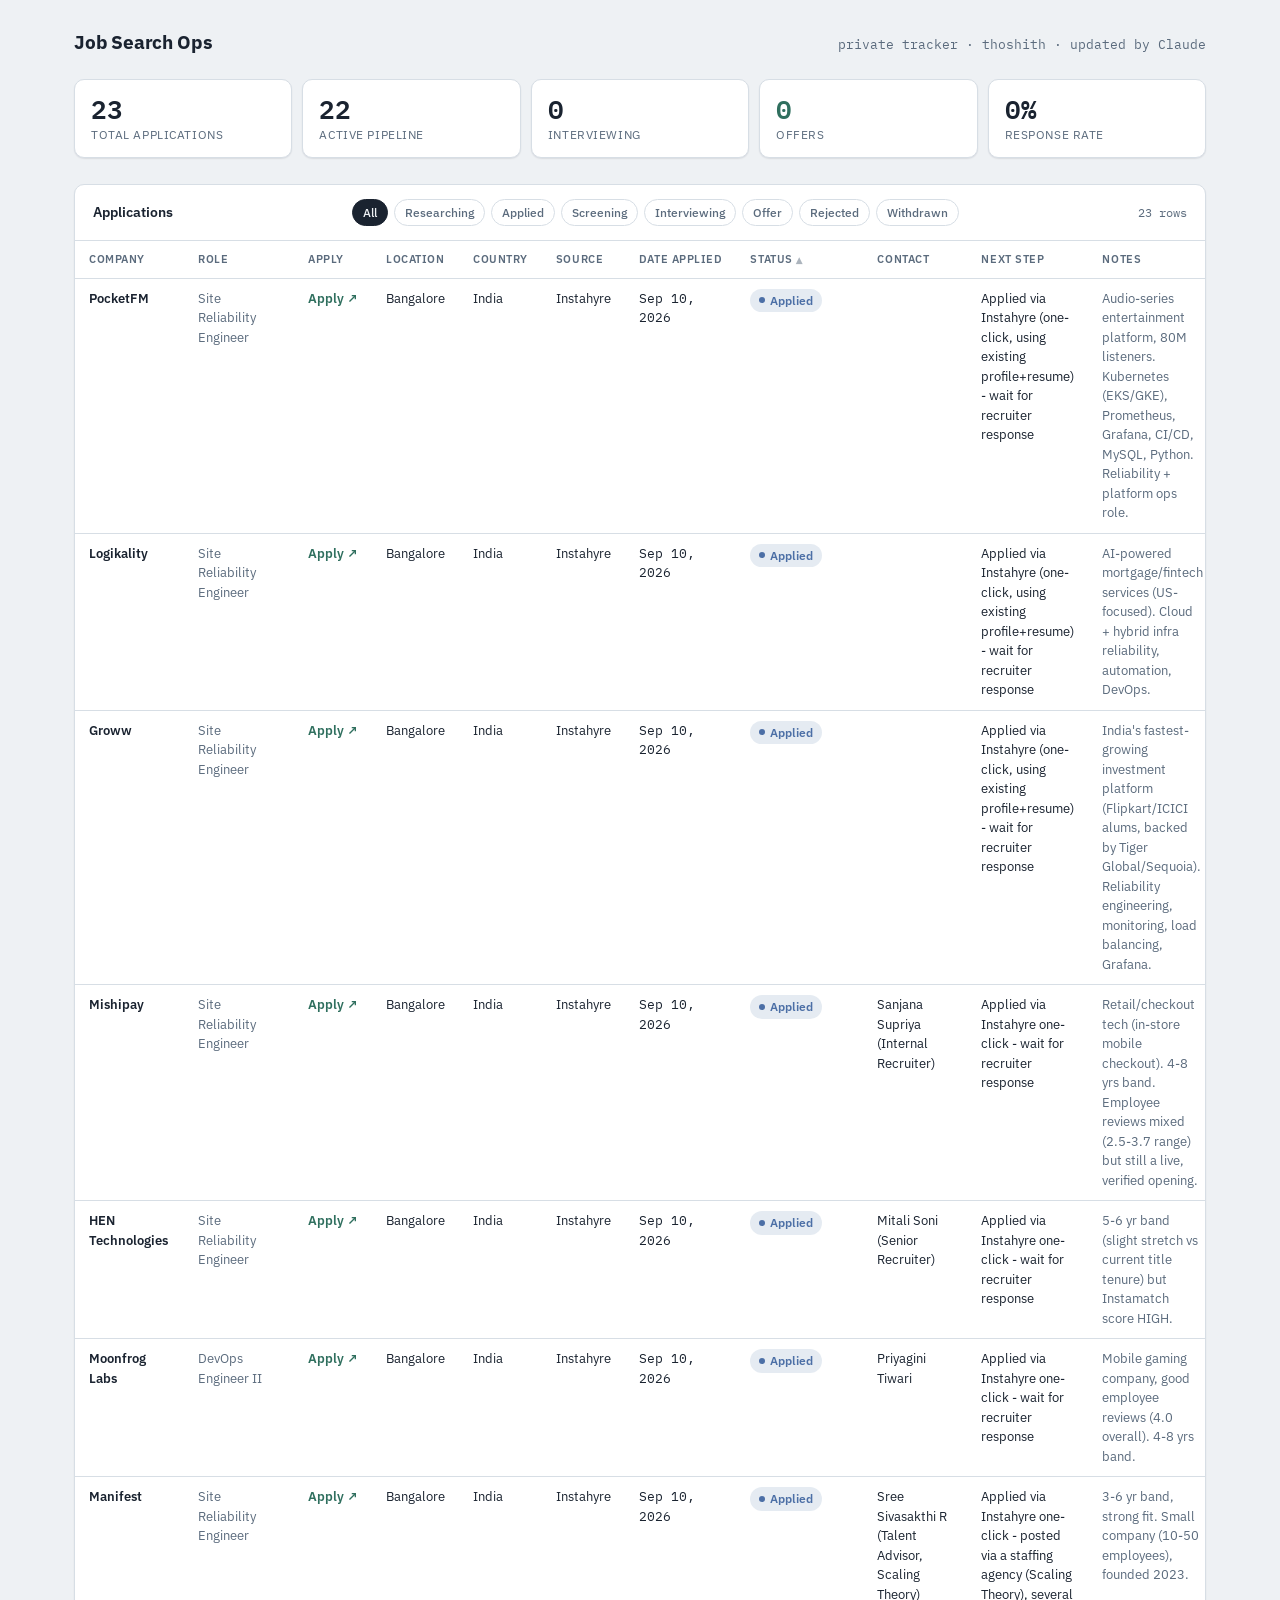
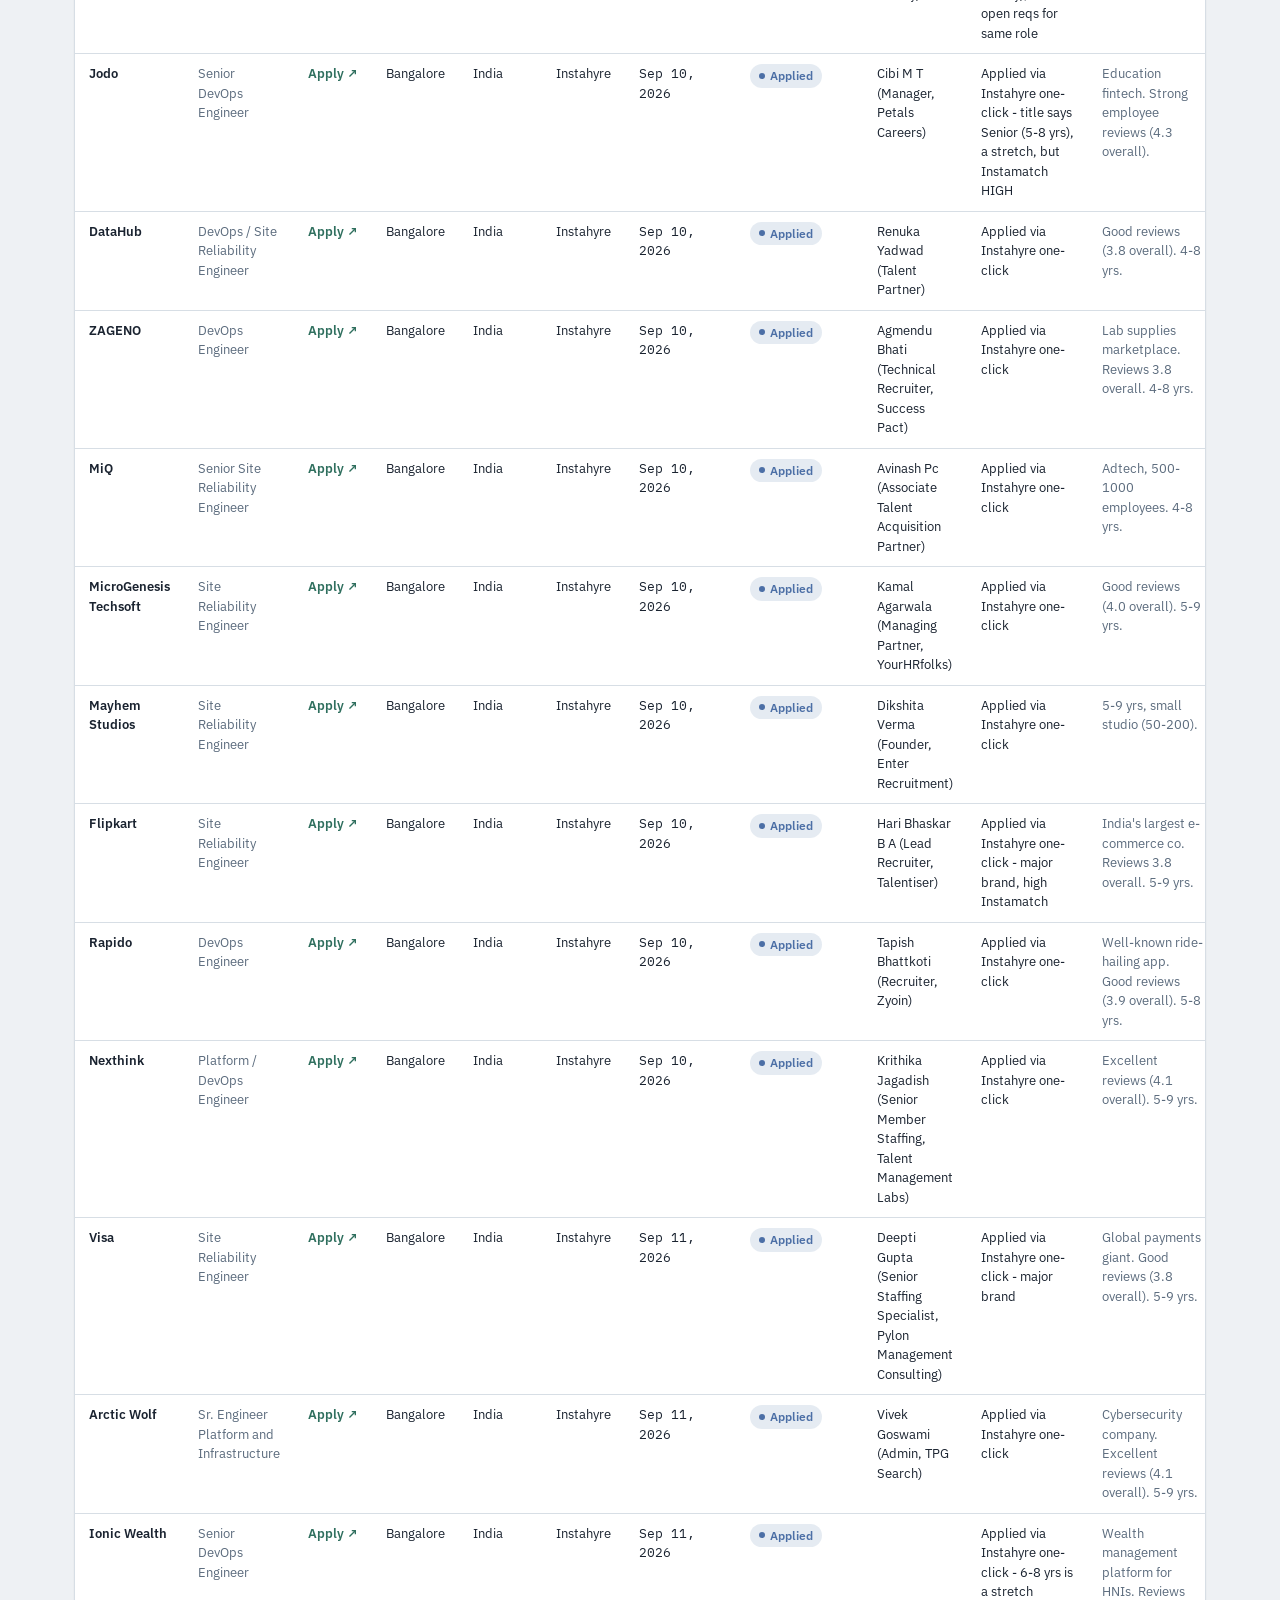
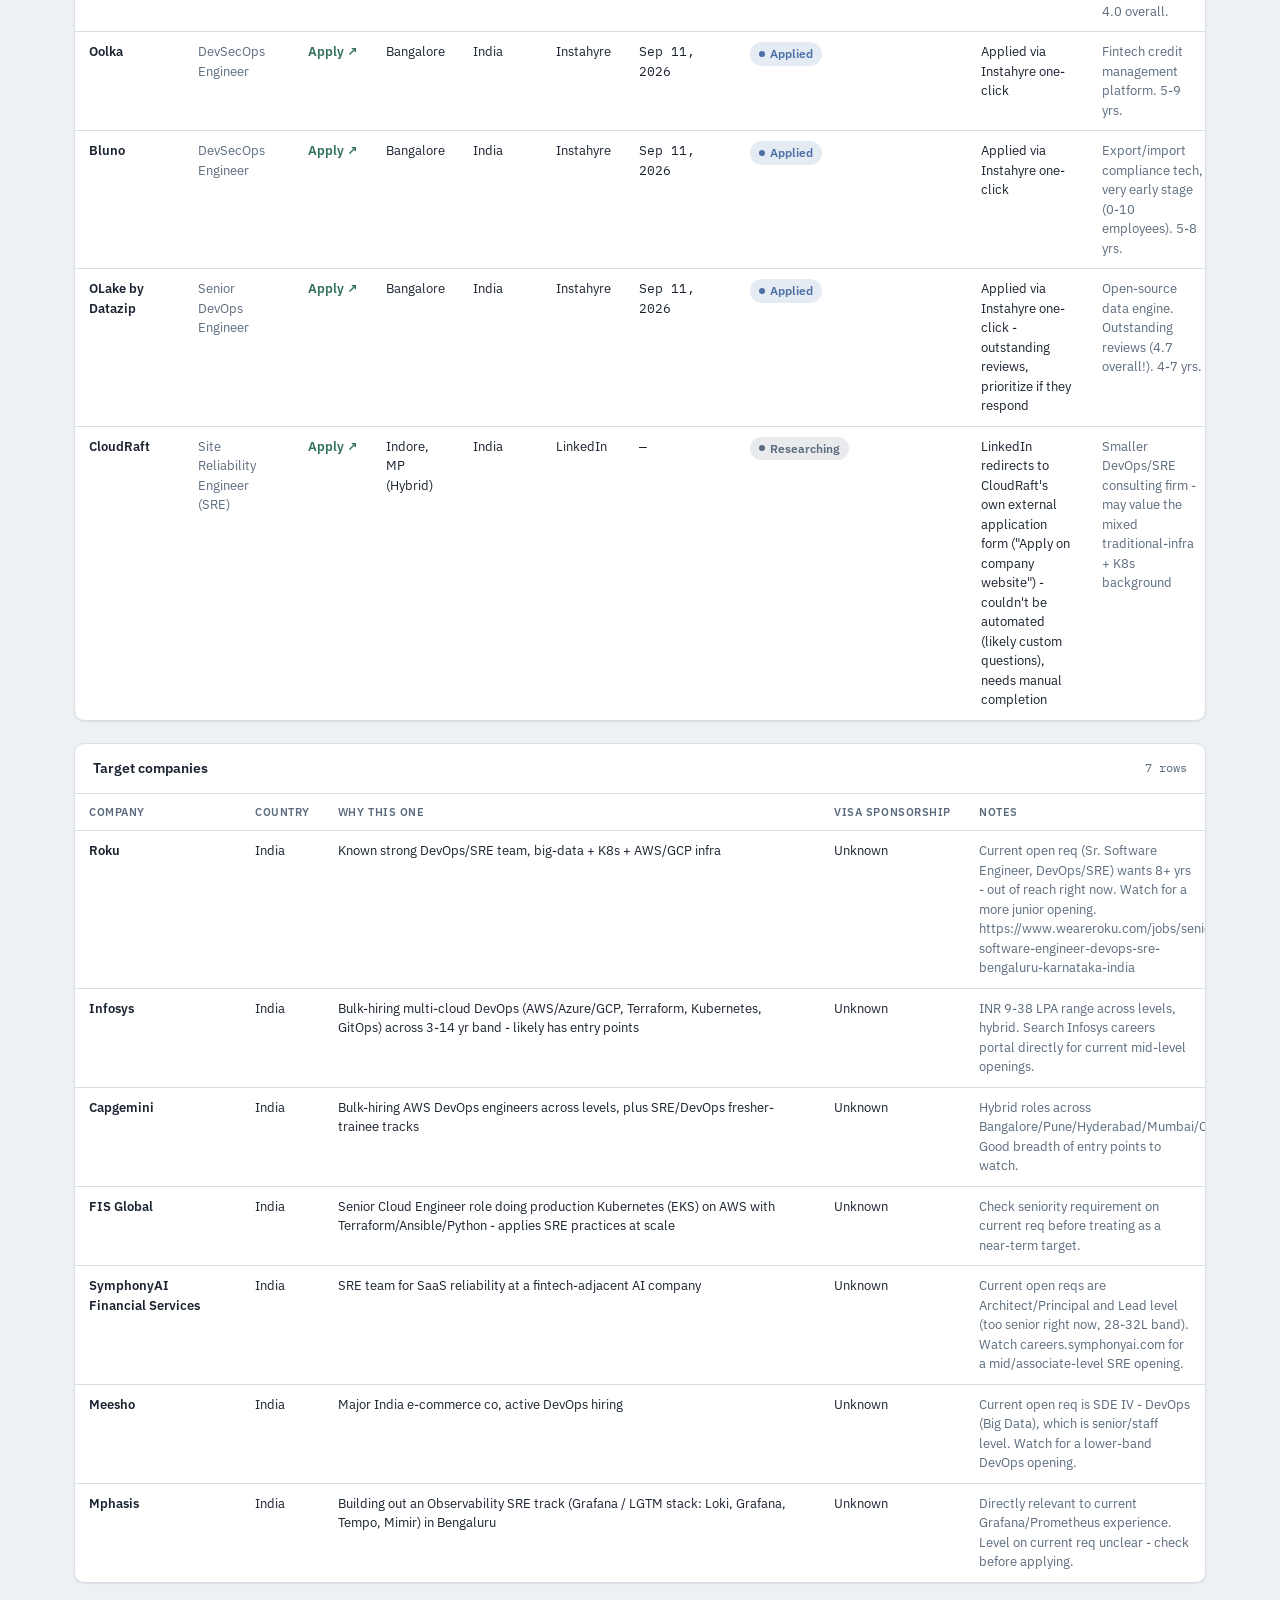
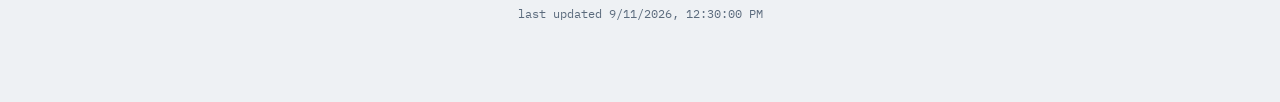
==== tracker.html @ 48e15634 "Add job search tracker page Static tracker for the ongoing SRE/DevOps job search, replacing the clau" ====
<!doctype html>
<html lang="en">
<head>
<meta charset="UTF-8">
<meta name="viewport" content="width=device-width, initial-scale=1.0">
<title>Job Search Ops</title>
<meta name="description" content="Private job-search tracker: applications pipeline and target-company watchlist.">
<meta name="robots" content="noindex, nofollow">
<link rel="icon" href="data:image/svg+xml,<svg xmlns=%22http://www.w3.org/2000/svg%22 viewBox=%220 0 100 100%22><text y=%22.9em%22 font-size=%2290%22>%F0%9F%9F%A2</text></svg>">
<link rel="preconnect" href="https://fonts.googleapis.com">
<link rel="preconnect" href="https://fonts.gstatic.com" crossorigin>
<link href="https://fonts.googleapis.com/css2?family=IBM+Plex+Sans:wght@400;500;600;700&family=IBM+Plex+Mono:wght@400;500;600&display=swap" rel="stylesheet">
<style>
:root{
  --paper:#EEF1F4;
  --surface:#FFFFFF;
  --ink:#1A2330;
  --ink-dim:#5B6B7D;
  --line:#D7DEE5;
  --accent:#2F6F5E;
  --accent-ink:#FFFFFF;
  --st-researching:#5B6B7D;
  --st-applied:#4C6FA6;
  --st-screening:#A6740C;
  --st-interviewing:#6B5CA5;
  --st-offer:#2E7D4F;
  --st-rejected:#A6483A;
  --st-withdrawn:#8A94A0;
  --sans:"IBM Plex Sans",system-ui,-apple-system,"Segoe UI",sans-serif;
  --mono:"IBM Plex Mono",ui-monospace,"SF Mono",Menlo,Consolas,monospace;
  --radius:10px;
  --shadow:0 1px 2px rgba(26,35,48,0.06),0 1px 1px rgba(26,35,48,0.04);
}
@media (prefers-color-scheme: dark){
  :root{
    --paper:#0F151C;
    --surface:#161E27;
    --ink:#E3E8ED;
    --ink-dim:#8C9AAA;
    --line:#28323D;
    --accent:#5FBFA4;
    --accent-ink:#0B1512;
    --st-researching:#8C9AAA;
    --st-applied:#89AEE0;
    --st-screening:#E0B04F;
    --st-interviewing:#B39FE0;
    --st-offer:#63C48A;
    --st-rejected:#E08376;
    --st-withdrawn:#8A94A0;
    --shadow:0 1px 2px rgba(0,0,0,0.4),0 1px 1px rgba(0,0,0,0.3);
  }
}
*{box-sizing:border-box;}
html,body{margin:0;padding:0;}
body{
  background:var(--paper);
  color:var(--ink);
  font-family:var(--sans);
  font-size:14px;
  line-height:1.5;
  min-height:100vh;
}
::selection{background:var(--accent);color:var(--accent-ink);}
.wrap{max-width:1180px;margin:0 auto;padding:28px 24px 80px;}
header.top{
  display:flex;
  align-items:baseline;
  justify-content:space-between;
  gap:16px;
  margin-bottom:22px;
  flex-wrap:wrap;
}
header.top h1{font-size:19px;font-weight:700;letter-spacing:-0.01em;margin:0;}
header.top .sub{font-size:12.5px;color:var(--ink-dim);font-family:var(--mono);}
.stats{display:grid;grid-template-columns:repeat(auto-fit,minmax(130px,1fr));gap:10px;margin-bottom:26px;}
.stat{background:var(--surface);border:1px solid var(--line);border-radius:var(--radius);padding:14px 16px;box-shadow:var(--shadow);}
.stat .n{font-family:var(--mono);font-variant-numeric:tabular-nums;font-size:26px;font-weight:600;line-height:1.1;}
.stat .l{font-size:11.5px;color:var(--ink-dim);text-transform:uppercase;letter-spacing:0.05em;margin-top:4px;}
.stat.accent .n{color:var(--accent);}
section.panel{background:var(--surface);border:1px solid var(--line);border-radius:var(--radius);box-shadow:var(--shadow);margin-bottom:22px;overflow:hidden;}
.panel-head{display:flex;align-items:center;justify-content:space-between;gap:12px;padding:14px 18px;border-bottom:1px solid var(--line);flex-wrap:wrap;}
.panel-head h2{font-size:14px;font-weight:600;margin:0;}
.panel-head .count{font-family:var(--mono);color:var(--ink-dim);font-size:12px;}
.filters{display:flex;gap:6px;flex-wrap:wrap;}
.filters button{font-family:var(--sans);font-size:12px;font-weight:500;padding:5px 10px;border-radius:999px;border:1px solid var(--line);background:transparent;color:var(--ink-dim);cursor:pointer;}
.filters button.active{background:var(--ink);color:var(--paper);border-color:var(--ink);}
.table-scroll{overflow-x:auto;}
table{width:100%;border-collapse:collapse;min-width:920px;}
thead th{text-align:left;font-size:11px;text-transform:uppercase;letter-spacing:0.05em;color:var(--ink-dim);font-weight:600;padding:10px 14px;border-bottom:1px solid var(--line);white-space:nowrap;cursor:pointer;user-select:none;}
thead th:hover{color:var(--ink);}
thead th .arrow{opacity:0.5;font-size:9px;margin-left:3px;}
tbody td{padding:10px 14px;border-bottom:1px solid var(--line);vertical-align:top;font-size:13px;}
tbody tr:last-child td{border-bottom:none;}
tbody tr:hover{background:color-mix(in srgb, var(--ink) 3%, transparent);}
td.mono,.mono{font-family:var(--mono);font-variant-numeric:tabular-nums;}
td.notes{color:var(--ink-dim);max-width:240px;}
td.company{font-weight:600;}
td.role{color:var(--ink-dim);}
.pill{display:inline-flex;align-items:center;gap:5px;padding:3px 9px;border-radius:999px;font-size:11.5px;font-weight:600;white-space:nowrap;}
.pill::before{content:"";width:6px;height:6px;border-radius:50%;background:currentColor;}
.pill.st-researching{color:var(--st-researching);background:color-mix(in srgb, var(--st-researching) 14%, transparent);}
.pill.st-applied{color:var(--st-applied);background:color-mix(in srgb, var(--st-applied) 14%, transparent);}
.pill.st-screening{color:var(--st-screening);background:color-mix(in srgb, var(--st-screening) 14%, transparent);}
.pill.st-interviewing{color:var(--st-interviewing);background:color-mix(in srgb, var(--st-interviewing) 14%, transparent);}
.pill.st-offer{color:var(--st-offer);background:color-mix(in srgb, var(--st-offer) 14%, transparent);}
.pill.st-rejected{color:var(--st-rejected);background:color-mix(in srgb, var(--st-rejected) 14%, transparent);}
.pill.st-withdrawn{color:var(--st-withdrawn);background:color-mix(in srgb, var(--st-withdrawn) 14%, transparent);}
.apply-link{display:inline-flex;align-items:center;gap:3px;font-size:12.5px;font-weight:600;color:var(--accent);text-decoration:none;white-space:nowrap;}
.apply-link:hover{text-decoration:underline;}
.empty{padding:36px 18px;text-align:center;color:var(--ink-dim);font-size:13px;}
footer.meta{font-family:var(--mono);font-size:11.5px;color:var(--ink-dim);text-align:center;margin-top:8px;}
@media (max-width:640px){
  .wrap{padding:18px 14px 60px;}
  header.top{flex-direction:column;align-items:flex-start;}
}
</style>
</head>
<body>
<div class="wrap">

  <header class="top">
    <h1>Job Search Ops</h1>
    <div class="sub">private tracker &middot; thoshith &middot; updated by Claude</div>
  </header>

  <div id="stats" class="stats"></div>

  <section class="panel">
    <div class="panel-head">
      <h2>Applications</h2>
      <div class="filters" id="statusFilters"></div>
      <span class="count" id="appCount"></span>
    </div>
    <div class="table-scroll">
      <table>
        <thead id="appHead"></thead>
        <tbody id="appBody"></tbody>
      </table>
    </div>
  </section>

  <section class="panel">
    <div class="panel-head">
      <h2>Target companies</h2>
      <span class="count" id="targetCount"></span>
    </div>
    <div class="table-scroll">
      <table>
        <thead>
          <tr><th>Company</th><th>Country</th><th>Why this one</th><th>Visa sponsorship</th><th>Notes</th></tr>
        </thead>
        <tbody id="targetBody"></tbody>
      </table>
    </div>
  </section>

  <footer class="meta">
    <span id="lastUpdated"></span>
  </footer>

</div>

<script>
const STATE = {"applications": [{"id": "02279531", "company": "CloudRaft", "role": "Site Reliability Engineer (SRE)", "location": "Indore, MP (Hybrid)", "country": "India", "source": "LinkedIn", "dateApplied": "", "status": "Researching", "contact": "", "nextStep": "LinkedIn redirects to CloudRaft's own external application form (\"Apply on company website\") - couldn't be automated (likely custom questions), needs manual completion", "notes": "Smaller DevOps/SRE consulting firm - may value the mixed traditional-infra + K8s background", "link": "https://in.linkedin.com/jobs/view/site-reliability-engineer-sre-at-cloudraft-4406564549"}, {"id": "1f691268", "company": "PocketFM", "role": "Site Reliability Engineer", "location": "Bangalore", "country": "India", "source": "Instahyre", "dateApplied": "2026-09-10", "status": "Applied", "contact": "", "nextStep": "Applied via Instahyre (one-click, using existing profile+resume) - wait for recruiter response", "notes": "Audio-series entertainment platform, 80M listeners. Kubernetes (EKS/GKE), Prometheus, Grafana, CI/CD, MySQL, Python. Reliability + platform ops role.", "link": "https://www.instahyre.com/job-434095-site-reliability-engineer-at-pocketfm-bangalore"}, {"id": "cdc06a6b", "company": "Logikality", "role": "Site Reliability Engineer", "location": "Bangalore", "country": "India", "source": "Instahyre", "dateApplied": "2026-09-10", "status": "Applied", "contact": "", "nextStep": "Applied via Instahyre (one-click, using existing profile+resume) - wait for recruiter response", "notes": "AI-powered mortgage/fintech services (US-focused). Cloud + hybrid infra reliability, automation, DevOps.", "link": "https://www.instahyre.com/job-435297-site-reliability-engineer-at-logikality-bangalore"}, {"id": "57e3fbc6", "company": "Groww", "role": "Site Reliability Engineer", "location": "Bangalore", "country": "India", "source": "Instahyre", "dateApplied": "2026-09-10", "status": "Applied", "contact": "", "nextStep": "Applied via Instahyre (one-click, using existing profile+resume) - wait for recruiter response", "notes": "India's fastest-growing investment platform (Flipkart/ICICI alums, backed by Tiger Global/Sequoia). Reliability engineering, monitoring, load balancing, Grafana.", "link": "https://www.instahyre.com/job-431271-site-reliability-engineer-at-groww-2-bangalore"}, {"id": "944e0a6e", "company": "Mishipay", "role": "Site Reliability Engineer", "location": "Bangalore", "country": "India", "source": "Instahyre", "dateApplied": "2026-09-10", "status": "Applied", "contact": "Sanjana Supriya (Internal Recruiter)", "nextStep": "Applied via Instahyre one-click - wait for recruiter response", "notes": "Retail/checkout tech (in-store mobile checkout). 4-8 yrs band. Employee reviews mixed (2.5-3.7 range) but still a live, verified opening.", "link": "https://www.instahyre.com/job-434220-site-reliability-engineer-at-mishipay-2-bangalore"}, {"id": "60fe3ac2", "company": "HEN Technologies", "role": "Site Reliability Engineer", "location": "Bangalore", "country": "India", "source": "Instahyre", "dateApplied": "2026-09-10", "status": "Applied", "contact": "Mitali Soni (Senior Recruiter)", "nextStep": "Applied via Instahyre one-click - wait for recruiter response", "notes": "5-6 yr band (slight stretch vs current title tenure) but Instamatch score HIGH.", "link": "https://www.instahyre.com/job-426658-site-reliability-engineer-at-hen-technologies-bangalore"}, {"id": "67cc0215", "company": "Moonfrog Labs", "role": "DevOps Engineer II", "location": "Bangalore", "country": "India", "source": "Instahyre", "dateApplied": "2026-09-10", "status": "Applied", "contact": "Priyagini Tiwari", "nextStep": "Applied via Instahyre one-click - wait for recruiter response", "notes": "Mobile gaming company, good employee reviews (4.0 overall). 4-8 yrs band.", "link": "https://www.instahyre.com/job-426332-devops-engineer-ii-at-moonfrog-labs-bangalore"}, {"id": "d9c5960a", "company": "Manifest", "role": "Site Reliability Engineer", "location": "Bangalore", "country": "India", "source": "Instahyre", "dateApplied": "2026-09-10", "status": "Applied", "contact": "Sree Sivasakthi R (Talent Advisor, Scaling Theory)", "nextStep": "Applied via Instahyre one-click - posted via a staffing agency (Scaling Theory), several open reqs for same role", "notes": "3-6 yr band, strong fit. Small company (10-50 employees), founded 2023.", "link": "https://www.instahyre.com/job-431762-site-reliability-engineer-at-manifest-2-bangalore"}, {"id": "ba3c323a", "company": "Jodo", "role": "Senior DevOps Engineer", "location": "Bangalore", "country": "India", "source": "Instahyre", "dateApplied": "2026-09-10", "status": "Applied", "contact": "Cibi M T (Manager, Petals Careers)", "nextStep": "Applied via Instahyre one-click - title says Senior (5-8 yrs), a stretch, but Instamatch HIGH", "notes": "Education fintech. Strong employee reviews (4.3 overall).", "link": "https://www.instahyre.com/job-435262-senior-devops-engineer-at-jodo-bangalore"}, {"id": "f46eb85b", "company": "DataHub", "role": "DevOps / Site Reliability Engineer", "location": "Bangalore", "country": "India", "source": "Instahyre", "dateApplied": "2026-09-10", "status": "Applied", "contact": "Renuka Yadwad (Talent Partner)", "nextStep": "Applied via Instahyre one-click", "notes": "Good reviews (3.8 overall). 4-8 yrs.", "link": "https://www.instahyre.com/job-441411-devops-site-reliability-engineer-at-datahub-bangalore"}, {"id": "da49ee6d", "company": "ZAGENO", "role": "DevOps Engineer", "location": "Bangalore", "country": "India", "source": "Instahyre", "dateApplied": "2026-09-10", "status": "Applied", "contact": "Agmendu Bhati (Technical Recruiter, Success Pact)", "nextStep": "Applied via Instahyre one-click", "notes": "Lab supplies marketplace. Reviews 3.8 overall. 4-8 yrs.", "link": "https://www.instahyre.com/job-437187-devops-engineer-at-zageno-bangalore"}, {"id": "8c0213f2", "company": "MiQ", "role": "Senior Site Reliability Engineer", "location": "Bangalore", "country": "India", "source": "Instahyre", "dateApplied": "2026-09-10", "status": "Applied", "contact": "Avinash Pc (Associate Talent Acquisition Partner)", "nextStep": "Applied via Instahyre one-click", "notes": "Adtech, 500-1000 employees. 4-8 yrs.", "link": "https://www.instahyre.com/job-433232-senior-site-reliability-engineer-at-miq-bangalore"}, {"id": "b26d7440", "company": "MicroGenesis Techsoft", "role": "Site Reliability Engineer", "location": "Bangalore", "country": "India", "source": "Instahyre", "dateApplied": "2026-09-10", "status": "Applied", "contact": "Kamal Agarwala (Managing Partner, YourHRfolks)", "nextStep": "Applied via Instahyre one-click", "notes": "Good reviews (4.0 overall). 5-9 yrs.", "link": "https://www.instahyre.com/job-431104-site-reliability-engineer-at-microgenesis-techsoft-bangalore"}, {"id": "85f3d432", "company": "Mayhem Studios", "role": "Site Reliability Engineer", "location": "Bangalore", "country": "India", "source": "Instahyre", "dateApplied": "2026-09-10", "status": "Applied", "contact": "Dikshita Verma (Founder, Enter Recruitment)", "nextStep": "Applied via Instahyre one-click", "notes": "5-9 yrs, small studio (50-200).", "link": "https://www.instahyre.com/job-418284-site-reliability-engineer-at-mayhem-studios-bangalore"}, {"id": "6d0f7f4e", "company": "Flipkart", "role": "Site Reliability Engineer", "location": "Bangalore", "country": "India", "source": "Instahyre", "dateApplied": "2026-09-10", "status": "Applied", "contact": "Hari Bhaskar B A (Lead Recruiter, Talentiser)", "nextStep": "Applied via Instahyre one-click - major brand, high Instamatch", "notes": "India's largest e-commerce co. Reviews 3.8 overall. 5-9 yrs.", "link": "https://www.instahyre.com/job-413333-site-reliability-engineer-at-flipkart-bangalore"}, {"id": "0e7880e2", "company": "Rapido", "role": "DevOps Engineer", "location": "Bangalore", "country": "India", "source": "Instahyre", "dateApplied": "2026-09-10", "status": "Applied", "contact": "Tapish Bhattkoti (Recruiter, Zyoin)", "nextStep": "Applied via Instahyre one-click", "notes": "Well-known ride-hailing app. Good reviews (3.9 overall). 5-8 yrs.", "link": "https://www.instahyre.com/job-389311-devops-engineer-at-rapido-bangalore"}, {"id": "13442334", "company": "Nexthink", "role": "Platform / DevOps Engineer", "location": "Bangalore", "country": "India", "source": "Instahyre", "dateApplied": "2026-09-10", "status": "Applied", "contact": "Krithika Jagadish (Senior Member Staffing, Talent Management Labs)", "nextStep": "Applied via Instahyre one-click", "notes": "Excellent reviews (4.1 overall). 5-9 yrs.", "link": "https://www.instahyre.com/job-411582-platform-devops-engineer-at-nexthink-bangalore"}, {"id": "68f39989", "company": "Visa", "role": "Site Reliability Engineer", "location": "Bangalore", "country": "India", "source": "Instahyre", "dateApplied": "2026-09-11", "status": "Applied", "contact": "Deepti Gupta (Senior Staffing Specialist, Pylon Management Consulting)", "nextStep": "Applied via Instahyre one-click - major brand", "notes": "Global payments giant. Good reviews (3.8 overall). 5-9 yrs.", "link": "https://www.instahyre.com/job-419771-site-reliability-engineer-at-visa-2-bangalore"}, {"id": "5c3b3046", "company": "Arctic Wolf", "role": "Sr. Engineer Platform and Infrastructure", "location": "Bangalore", "country": "India", "source": "Instahyre", "dateApplied": "2026-09-11", "status": "Applied", "contact": "Vivek Goswami (Admin, TPG Search)", "nextStep": "Applied via Instahyre one-click", "notes": "Cybersecurity company. Excellent reviews (4.1 overall). 5-9 yrs.", "link": "https://www.instahyre.com/job-365094-sr-engineer-platform-and-infrastructure-at-arctic-wolf-bangalore"}, {"id": "219c2c4e", "company": "Ionic Wealth", "role": "Senior DevOps Engineer", "location": "Bangalore", "country": "India", "source": "Instahyre", "dateApplied": "2026-09-11", "status": "Applied", "contact": "", "nextStep": "Applied via Instahyre one-click - 6-8 yrs is a stretch", "notes": "Wealth management platform for HNIs. Reviews 4.0 overall.", "link": "https://www.instahyre.com/job-435909-senior-devops-engineer-at-ionic-wealth-bangalore"}, {"id": "f456fec9", "company": "Oolka", "role": "DevSecOps Engineer", "location": "Bangalore", "country": "India", "source": "Instahyre", "dateApplied": "2026-09-11", "status": "Applied", "contact": "", "nextStep": "Applied via Instahyre one-click", "notes": "Fintech credit management platform. 5-9 yrs.", "link": "https://www.instahyre.com/job-428056-devsecops-engineer-at-oolka-bangalore"}, {"id": "f18c0345", "company": "Bluno", "role": "DevSecOps Engineer", "location": "Bangalore", "country": "India", "source": "Instahyre", "dateApplied": "2026-09-11", "status": "Applied", "contact": "", "nextStep": "Applied via Instahyre one-click", "notes": "Export/import compliance tech, very early stage (0-10 employees). 5-8 yrs.", "link": "https://www.instahyre.com/job-441460-devsecops-engineer-at-bluno-bangalore"}, {"id": "90ad3466", "company": "OLake by Datazip", "role": "Senior DevOps Engineer", "location": "Bangalore", "country": "India", "source": "Instahyre", "dateApplied": "2026-09-11", "status": "Applied", "contact": "", "nextStep": "Applied via Instahyre one-click - outstanding reviews, prioritize if they respond", "notes": "Open-source data engine. Outstanding reviews (4.7 overall!). 4-7 yrs.", "link": "https://www.instahyre.com/job-435861-senior-devops-engineer-at-olaketm-by-datazip-bangalore"}], "targets": [{"id": "dc453369", "company": "Roku", "country": "India", "why": "Known strong DevOps/SRE team, big-data + K8s + AWS/GCP infra", "visa": "Unknown", "notes": "Current open req (Sr. Software Engineer, DevOps/SRE) wants 8+ yrs - out of reach right now. Watch for a more junior opening. https://www.weareroku.com/jobs/senior-software-engineer-devops-sre-bengaluru-karnataka-india"}, {"id": "cdf0c2e5", "company": "Infosys", "country": "India", "why": "Bulk-hiring multi-cloud DevOps (AWS/Azure/GCP, Terraform, Kubernetes, GitOps) across 3-14 yr band - likely has entry points", "visa": "Unknown", "notes": "INR 9-38 LPA range across levels, hybrid. Search Infosys careers portal directly for current mid-level openings."}, {"id": "4abaa0ab", "company": "Capgemini", "country": "India", "why": "Bulk-hiring AWS DevOps engineers across levels, plus SRE/DevOps fresher-trainee tracks", "visa": "Unknown", "notes": "Hybrid roles across Bangalore/Pune/Hyderabad/Mumbai/Chennai. Good breadth of entry points to watch."}, {"id": "0bfc3694", "company": "FIS Global", "country": "India", "why": "Senior Cloud Engineer role doing production Kubernetes (EKS) on AWS with Terraform/Ansible/Python - applies SRE practices at scale", "visa": "Unknown", "notes": "Check seniority requirement on current req before treating as a near-term target."}, {"id": "6572bd8c", "company": "SymphonyAI Financial Services", "country": "India", "why": "SRE team for SaaS reliability at a fintech-adjacent AI company", "visa": "Unknown", "notes": "Current open reqs are Architect/Principal and Lead level (too senior right now, 28-32L band). Watch careers.symphonyai.com for a mid/associate-level SRE opening."}, {"id": "0a3ed07a", "company": "Meesho", "country": "India", "why": "Major India e-commerce co, active DevOps hiring", "visa": "Unknown", "notes": "Current open req is SDE IV - DevOps (Big Data), which is senior/staff level. Watch for a lower-band DevOps opening."}, {"id": "e0c71897", "company": "Mphasis", "country": "India", "why": "Building out an Observability SRE track (Grafana / LGTM stack: Loki, Grafana, Tempo, Mimir) in Bengaluru", "visa": "Unknown", "notes": "Directly relevant to current Grafana/Prometheus experience. Level on current req unclear - check before applying."}], "updatedAt": "2026-09-11T18:00:00+05:30"};

const STATUSES = ["Researching","Applied","Screening","Interviewing","Offer","Rejected","Withdrawn"];
const STATUS_CLASS = {
  Researching:"st-researching", Applied:"st-applied", Screening:"st-screening",
  Interviewing:"st-interviewing", Offer:"st-offer", Rejected:"st-rejected", Withdrawn:"st-withdrawn"
};

let sortKey = "status";
let sortDir = "asc";
let statusFilter = "All";

function esc(s){
  const d = document.createElement('div');
  d.textContent = (s === undefined || s === null) ? "" : String(s);
  return d.innerHTML;
}
function escAttr(s){
  return String(s||'').replace(/&/g,'&amp;').replace(/"/g,'&quot;').replace(/</g,'&lt;').replace(/>/g,'&gt;');
}
function safeHref(u){
  const s = String(u||'').trim();
  return /^https?:\/\//i.test(s) ? s : null;
}
function fmtDate(iso){
  if(!iso) return "&mdash;";
  const parts = iso.split("-");
  if(parts.length!==3) return esc(iso);
  const months=["Jan","Feb","Mar","Apr","May","Jun","Jul","Aug","Sep","Oct","Nov","Dec"];
  return months[parseInt(parts[1],10)-1] + " " + parseInt(parts[2],10) + ", " + parts[0];
}

function computeStats(){
  const apps = STATE.applications;
  const active = apps.filter(a => ["Applied","Screening","Interviewing"].includes(a.status)).length;
  const interviewing = apps.filter(a => a.status === "Interviewing").length;
  const offers = apps.filter(a => a.status === "Offer").length;
  const decided = apps.filter(a => ["Screening","Interviewing","Offer","Rejected"].includes(a.status)).length;
  const respRate = apps.length ? Math.round((decided/apps.length)*100) : 0;
  return [
    {n: apps.length, l:"Total applications"},
    {n: active, l:"Active pipeline"},
    {n: interviewing, l:"Interviewing"},
    {n: offers, l:"Offers", accent:true},
    {n: respRate+"%", l:"Response rate"},
  ];
}

function renderStats(){
  document.getElementById('stats').innerHTML = computeStats().map(function(s){
    return '<div class="stat'+(s.accent?' accent':'')+'"><div class="n">'+esc(s.n)+'</div><div class="l">'+esc(s.l)+'</div></div>';
  }).join('');
}

function renderFilters(){
  const opts = ["All"].concat(STATUSES);
  document.getElementById('statusFilters').innerHTML = opts.map(function(o){
    return '<button data-status="'+esc(o)+'" class="'+(statusFilter===o?'active':'')+'">'+esc(o)+'</button>';
  }).join('');
}

const COLS = [
  {key:"company", label:"Company"},
  {key:"role", label:"Role"},
  {key:"location", label:"Location"},
  {key:"country", label:"Country"},
  {key:"source", label:"Source"},
  {key:"dateApplied", label:"Date applied"},
  {key:"status", label:"Status"},
  {key:"contact", label:"Contact"},
  {key:"nextStep", label:"Next step"},
  {key:"notes", label:"Notes"},
];

function renderAppHead(){
  const cells = COLS.map(function(c){
    const arrow = sortKey===c.key ? '<span class="arrow">'+(sortDir==="asc"?"&#9650;":"&#9660;")+'</span>' : '';
    return '<th data-key="'+c.key+'">'+esc(c.label)+arrow+'</th>';
  });
  cells.splice(2, 0, '<th>Apply</th>');
  document.getElementById('appHead').innerHTML = '<tr>' + cells.join('') + '</tr>';
}

function sortedFiltered(){
  let apps = STATE.applications.slice();
  if(statusFilter!=="All") apps = apps.filter(function(a){return a.status===statusFilter;});
  const statusOrder = {Interviewing:0, Screening:1, Applied:2, Offer:3, Researching:4, Withdrawn:5, Rejected:6};
  apps.sort(function(a,b){
    let av = sortKey==="status" ? statusOrder[a.status] : (a[sortKey] || "");
    let bv = sortKey==="status" ? statusOrder[b.status] : (b[sortKey] || "");
    if(av < bv) return sortDir==="asc" ? -1 : 1;
    if(av > bv) return sortDir==="asc" ? 1 : -1;
    return 0;
  });
  return apps;
}

function renderAppBody(){
  const el = document.getElementById('appBody');
  const rows = sortedFiltered();
  document.getElementById('appCount').textContent = STATE.applications.length + (STATE.applications.length===1?" row":" rows");
  if(!rows.length){
    el.innerHTML = '<tr><td colspan="11"><div class="empty">No applications match this filter.</div></td></tr>';
    return;
  }
  el.innerHTML = rows.map(function(a){
    const href = safeHref(a.link);
    const applyCell = href
      ? '<a class="apply-link" href="'+escAttr(href)+'" target="_blank" rel="noopener">Apply &#8599;</a>'
      : (a.link ? esc(a.link) : '<span class="mono" style="color:var(--ink-dim)">&mdash;</span>');
    return '<tr>'
      + '<td class="company">'+esc(a.company)+'</td>'
      + '<td class="role">'+esc(a.role)+'</td>'
      + '<td>'+applyCell+'</td>'
      + '<td>'+esc(a.location)+'</td>'
      + '<td>'+esc(a.country)+'</td>'
      + '<td>'+esc(a.source)+'</td>'
      + '<td class="mono">'+fmtDate(a.dateApplied)+'</td>'
      + '<td><span class="pill '+(STATUS_CLASS[a.status]||'')+'">'+esc(a.status)+'</span></td>'
      + '<td>'+esc(a.contact)+'</td>'
      + '<td>'+esc(a.nextStep)+'</td>'
      + '<td class="notes">'+esc(a.notes)+'</td>'
      + '</tr>';
  }).join('');
}

function renderTargets(){
  const el = document.getElementById('targetBody');
  document.getElementById('targetCount').textContent = STATE.targets.length + (STATE.targets.length===1?" row":" rows");
  if(!STATE.targets.length){
    el.innerHTML = '<tr><td colspan="5"><div class="empty">No target companies yet.</div></td></tr>';
    return;
  }
  el.innerHTML = STATE.targets.map(function(t){
    return '<tr>'
      + '<td class="company">'+esc(t.company)+'</td>'
      + '<td>'+esc(t.country)+'</td>'
      + '<td>'+esc(t.why)+'</td>'
      + '<td>'+esc(t.visa)+'</td>'
      + '<td class="notes">'+esc(t.notes)+'</td>'
      + '</tr>';
  }).join('');
}

function renderFooter(){
  document.getElementById('lastUpdated').textContent = STATE.updatedAt
    ? ("last updated " + new Date(STATE.updatedAt).toLocaleString())
    : "not yet updated";
}

function render(){
  renderStats();
  renderFilters();
  renderAppHead();
  renderAppBody();
  renderTargets();
  renderFooter();
}

document.getElementById('appHead').addEventListener('click', function(e){
  const th = e.target.closest('th[data-key]');
  if(!th) return;
  const key = th.dataset.key;
  if(sortKey === key){ sortDir = sortDir === "asc" ? "desc" : "asc"; }
  else { sortKey = key; sortDir = "asc"; }
  renderAppHead();
  renderAppBody();
});

document.getElementById('statusFilters').addEventListener('click', function(e){
  const btn = e.target.closest('button[data-status]');
  if(!btn) return;
  statusFilter = btn.dataset.status;
  renderFilters();
  renderAppBody();
});

render();
</script>
</body>
</html>
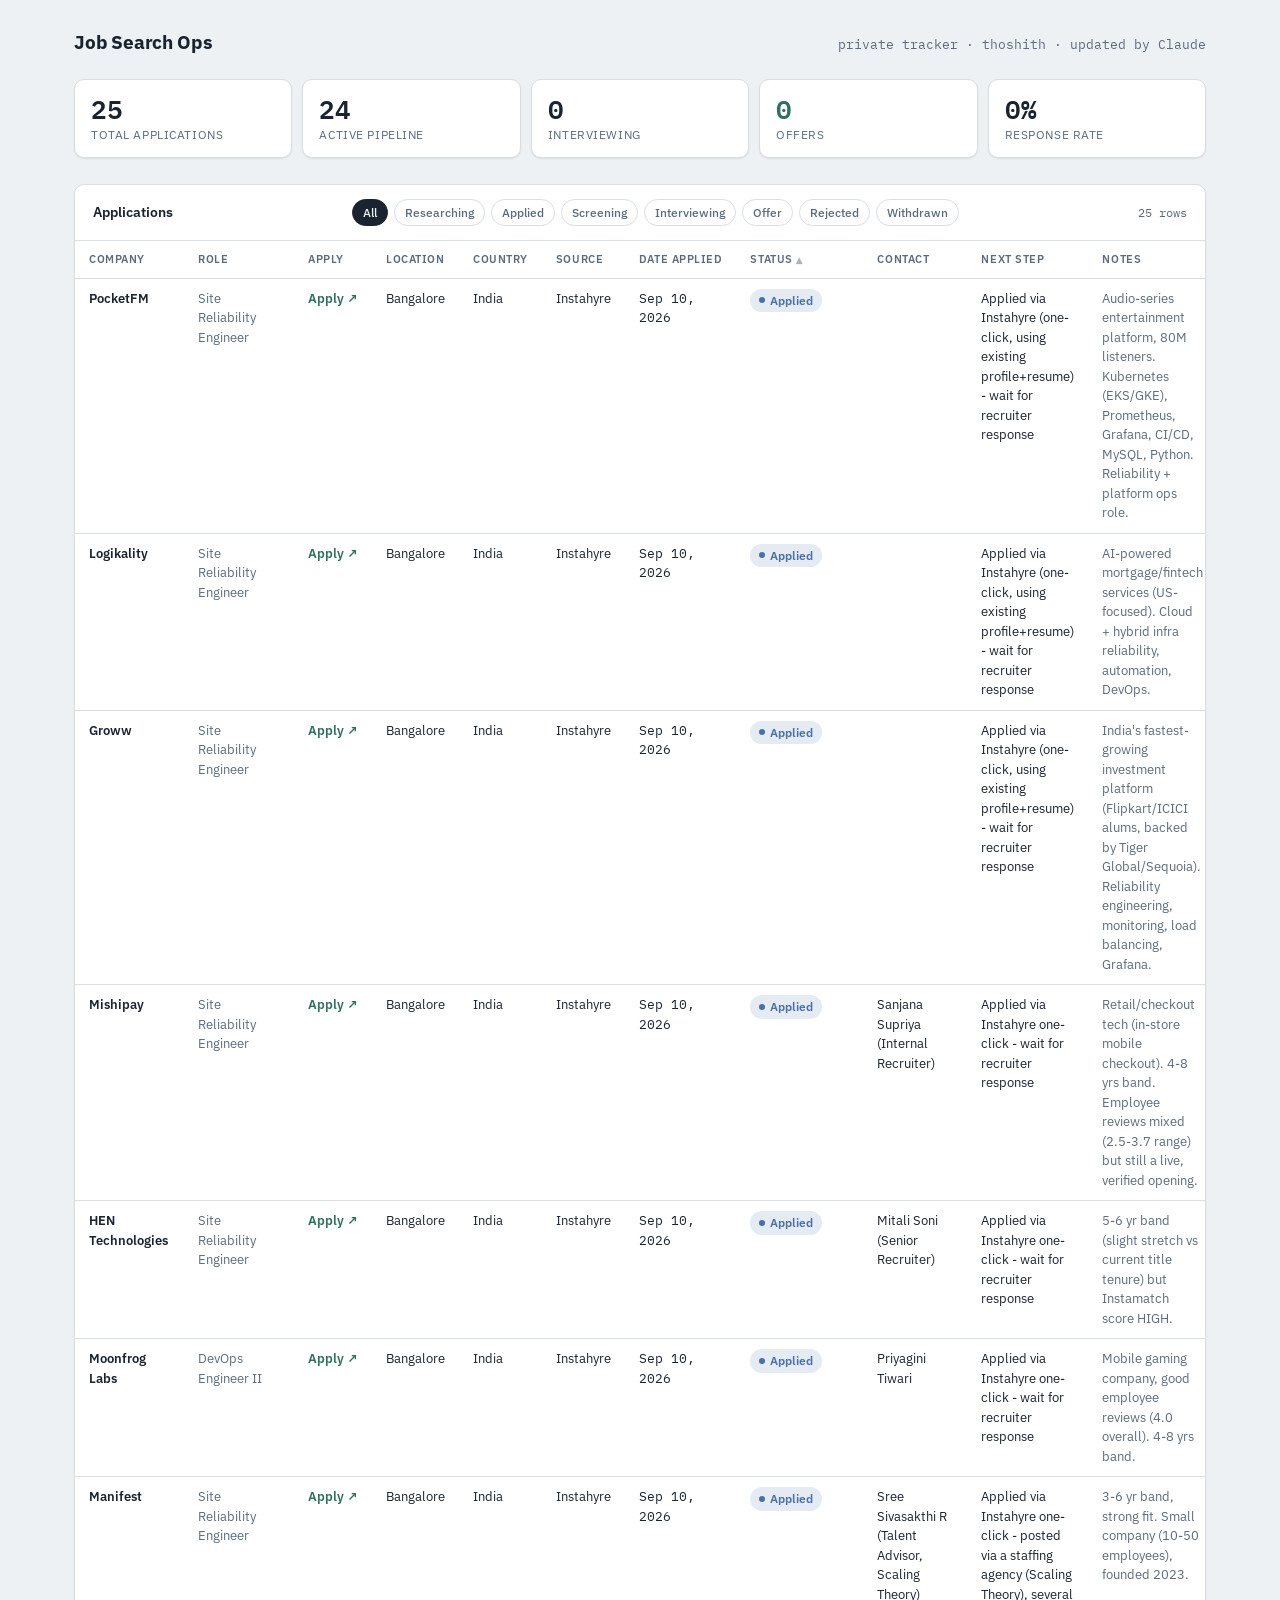
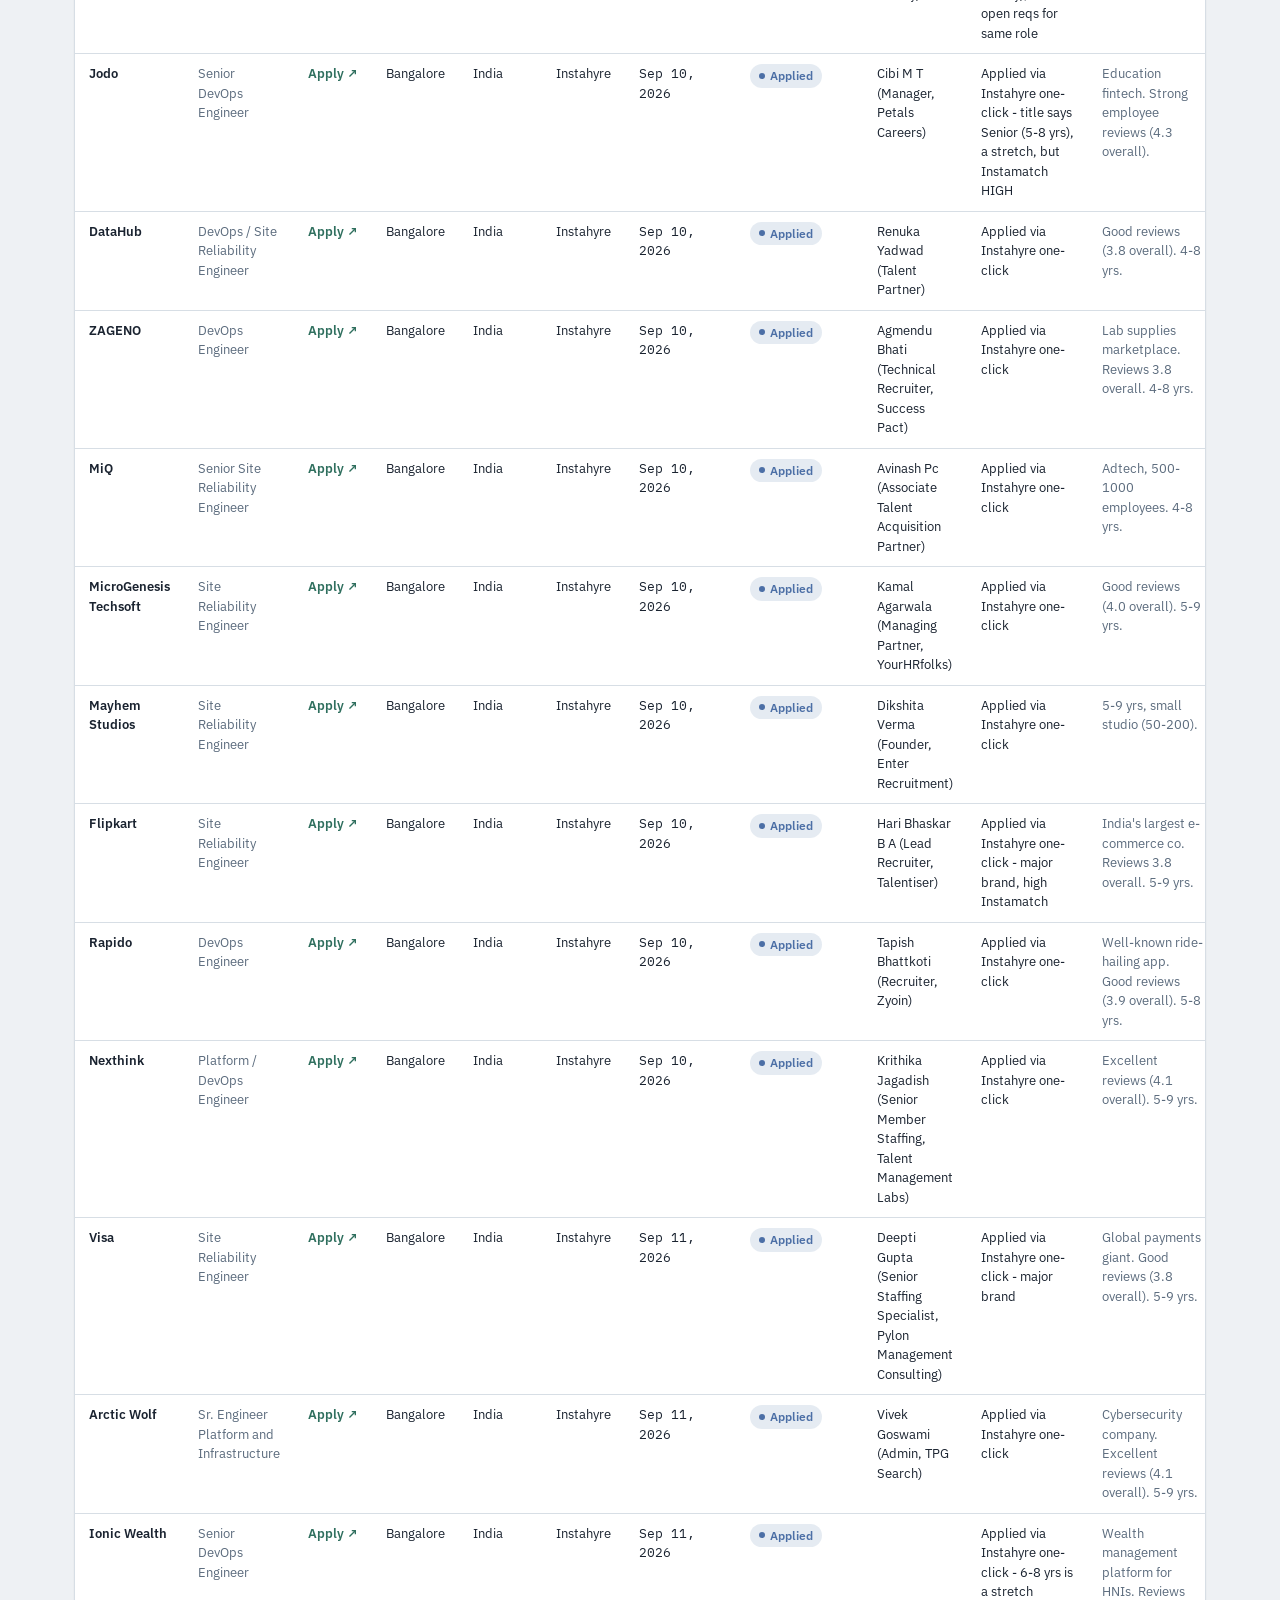
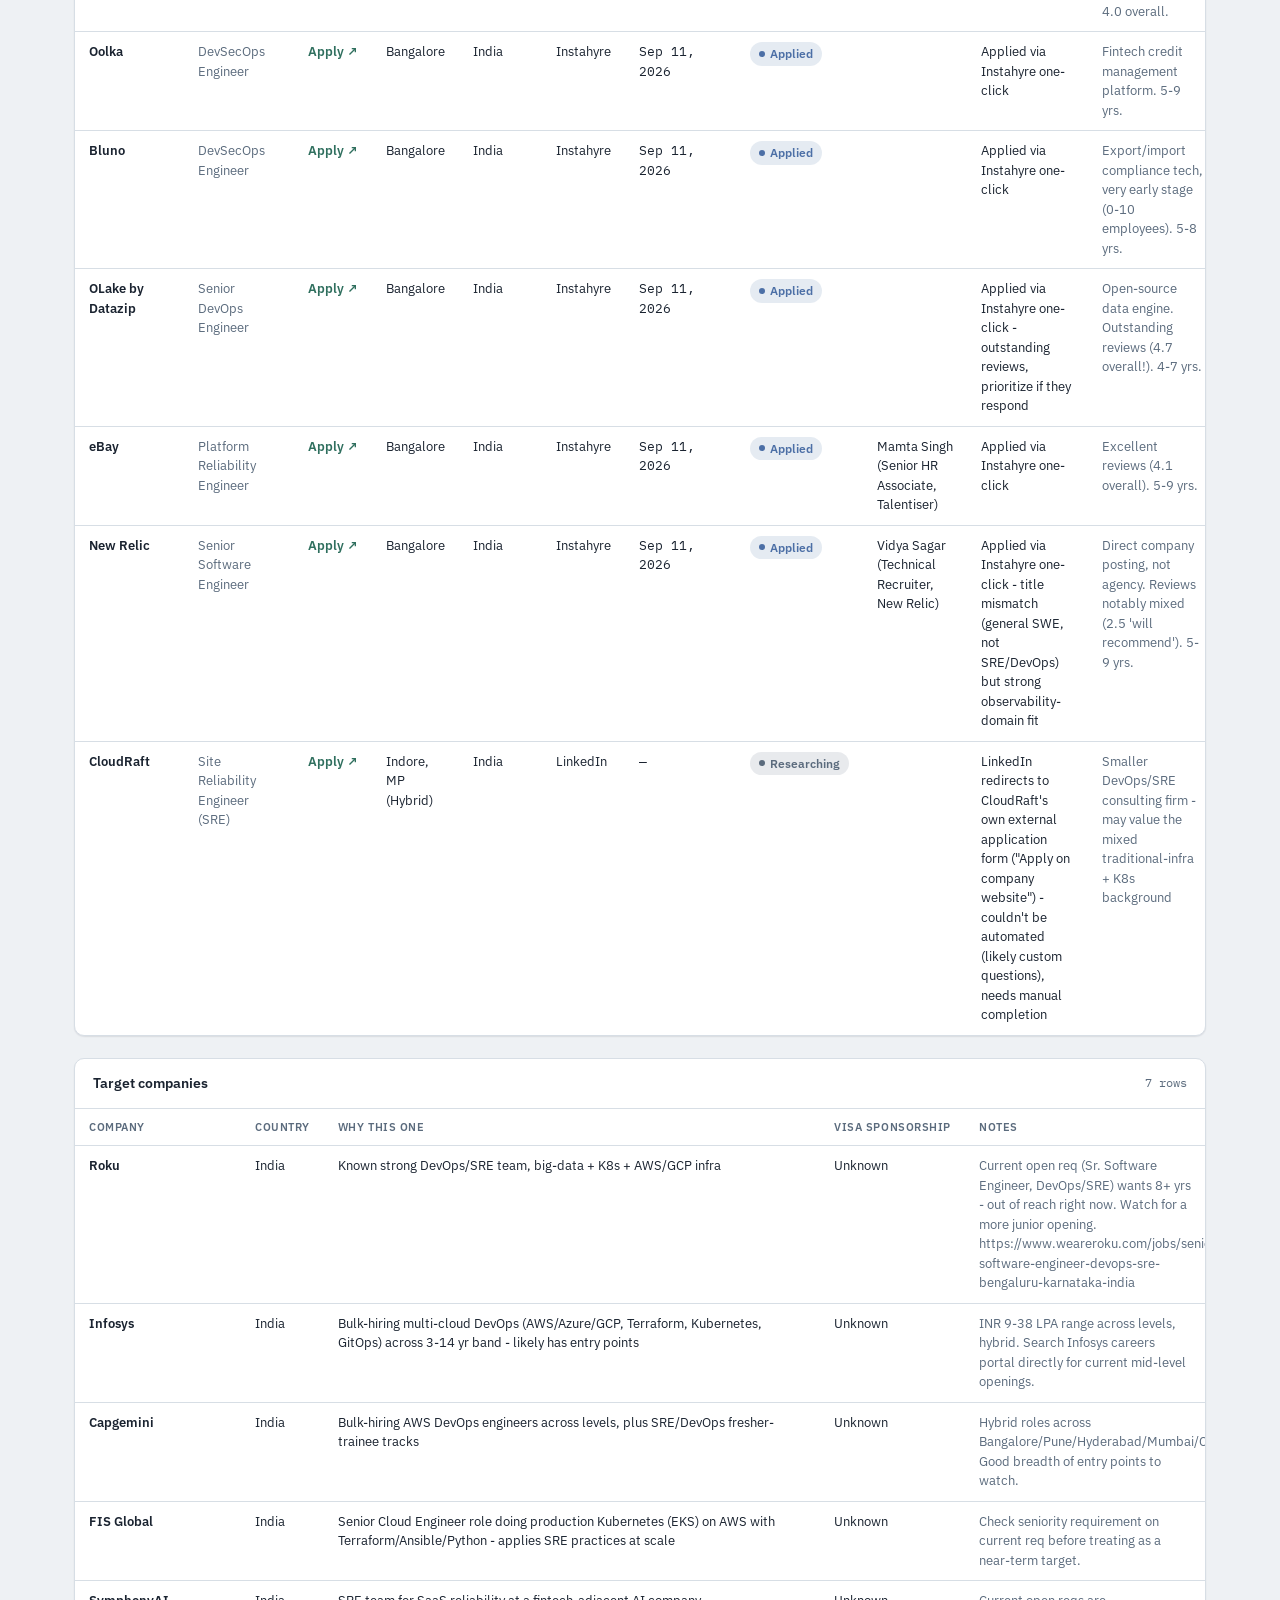
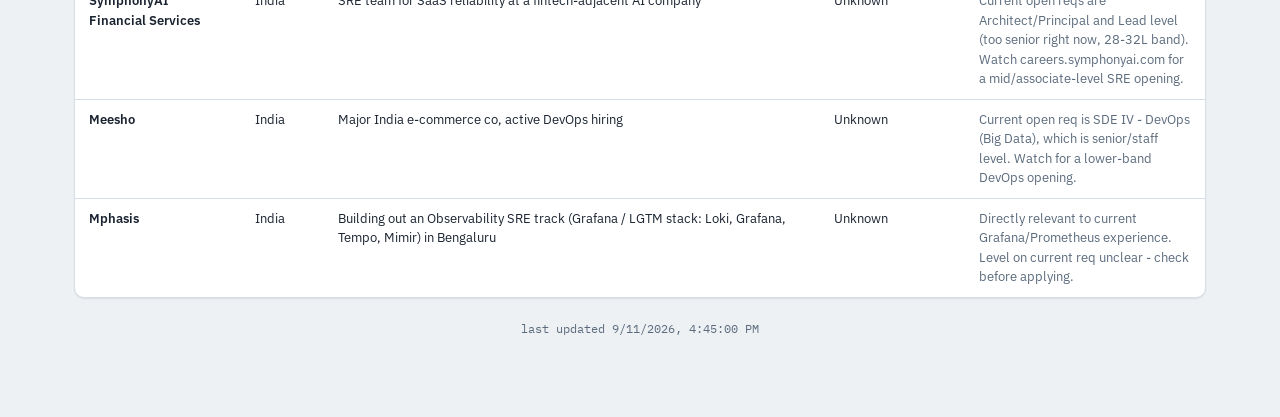
==== commit abd9080b: "Update job search tracker: add eBay, New Relic applications" ====
--- a/tracker.html
+++ b/tracker.html
@@ -161,7 +161,7 @@
 </div>
 
 <script>
-const STATE = {"applications": [{"id": "02279531", "company": "CloudRaft", "role": "Site Reliability Engineer (SRE)", "location": "Indore, MP (Hybrid)", "country": "India", "source": "LinkedIn", "dateApplied": "", "status": "Researching", "contact": "", "nextStep": "LinkedIn redirects to CloudRaft's own external application form (\"Apply on company website\") - couldn't be automated (likely custom questions), needs manual completion", "notes": "Smaller DevOps/SRE consulting firm - may value the mixed traditional-infra + K8s background", "link": "https://in.linkedin.com/jobs/view/site-reliability-engineer-sre-at-cloudraft-4406564549"}, {"id": "1f691268", "company": "PocketFM", "role": "Site Reliability Engineer", "location": "Bangalore", "country": "India", "source": "Instahyre", "dateApplied": "2026-09-10", "status": "Applied", "contact": "", "nextStep": "Applied via Instahyre (one-click, using existing profile+resume) - wait for recruiter response", "notes": "Audio-series entertainment platform, 80M listeners. Kubernetes (EKS/GKE), Prometheus, Grafana, CI/CD, MySQL, Python. Reliability + platform ops role.", "link": "https://www.instahyre.com/job-434095-site-reliability-engineer-at-pocketfm-bangalore"}, {"id": "cdc06a6b", "company": "Logikality", "role": "Site Reliability Engineer", "location": "Bangalore", "country": "India", "source": "Instahyre", "dateApplied": "2026-09-10", "status": "Applied", "contact": "", "nextStep": "Applied via Instahyre (one-click, using existing profile+resume) - wait for recruiter response", "notes": "AI-powered mortgage/fintech services (US-focused). Cloud + hybrid infra reliability, automation, DevOps.", "link": "https://www.instahyre.com/job-435297-site-reliability-engineer-at-logikality-bangalore"}, {"id": "57e3fbc6", "company": "Groww", "role": "Site Reliability Engineer", "location": "Bangalore", "country": "India", "source": "Instahyre", "dateApplied": "2026-09-10", "status": "Applied", "contact": "", "nextStep": "Applied via Instahyre (one-click, using existing profile+resume) - wait for recruiter response", "notes": "India's fastest-growing investment platform (Flipkart/ICICI alums, backed by Tiger Global/Sequoia). Reliability engineering, monitoring, load balancing, Grafana.", "link": "https://www.instahyre.com/job-431271-site-reliability-engineer-at-groww-2-bangalore"}, {"id": "944e0a6e", "company": "Mishipay", "role": "Site Reliability Engineer", "location": "Bangalore", "country": "India", "source": "Instahyre", "dateApplied": "2026-09-10", "status": "Applied", "contact": "Sanjana Supriya (Internal Recruiter)", "nextStep": "Applied via Instahyre one-click - wait for recruiter response", "notes": "Retail/checkout tech (in-store mobile checkout). 4-8 yrs band. Employee reviews mixed (2.5-3.7 range) but still a live, verified opening.", "link": "https://www.instahyre.com/job-434220-site-reliability-engineer-at-mishipay-2-bangalore"}, {"id": "60fe3ac2", "company": "HEN Technologies", "role": "Site Reliability Engineer", "location": "Bangalore", "country": "India", "source": "Instahyre", "dateApplied": "2026-09-10", "status": "Applied", "contact": "Mitali Soni (Senior Recruiter)", "nextStep": "Applied via Instahyre one-click - wait for recruiter response", "notes": "5-6 yr band (slight stretch vs current title tenure) but Instamatch score HIGH.", "link": "https://www.instahyre.com/job-426658-site-reliability-engineer-at-hen-technologies-bangalore"}, {"id": "67cc0215", "company": "Moonfrog Labs", "role": "DevOps Engineer II", "location": "Bangalore", "country": "India", "source": "Instahyre", "dateApplied": "2026-09-10", "status": "Applied", "contact": "Priyagini Tiwari", "nextStep": "Applied via Instahyre one-click - wait for recruiter response", "notes": "Mobile gaming company, good employee reviews (4.0 overall). 4-8 yrs band.", "link": "https://www.instahyre.com/job-426332-devops-engineer-ii-at-moonfrog-labs-bangalore"}, {"id": "d9c5960a", "company": "Manifest", "role": "Site Reliability Engineer", "location": "Bangalore", "country": "India", "source": "Instahyre", "dateApplied": "2026-09-10", "status": "Applied", "contact": "Sree Sivasakthi R (Talent Advisor, Scaling Theory)", "nextStep": "Applied via Instahyre one-click - posted via a staffing agency (Scaling Theory), several open reqs for same role", "notes": "3-6 yr band, strong fit. Small company (10-50 employees), founded 2023.", "link": "https://www.instahyre.com/job-431762-site-reliability-engineer-at-manifest-2-bangalore"}, {"id": "ba3c323a", "company": "Jodo", "role": "Senior DevOps Engineer", "location": "Bangalore", "country": "India", "source": "Instahyre", "dateApplied": "2026-09-10", "status": "Applied", "contact": "Cibi M T (Manager, Petals Careers)", "nextStep": "Applied via Instahyre one-click - title says Senior (5-8 yrs), a stretch, but Instamatch HIGH", "notes": "Education fintech. Strong employee reviews (4.3 overall).", "link": "https://www.instahyre.com/job-435262-senior-devops-engineer-at-jodo-bangalore"}, {"id": "f46eb85b", "company": "DataHub", "role": "DevOps / Site Reliability Engineer", "location": "Bangalore", "country": "India", "source": "Instahyre", "dateApplied": "2026-09-10", "status": "Applied", "contact": "Renuka Yadwad (Talent Partner)", "nextStep": "Applied via Instahyre one-click", "notes": "Good reviews (3.8 overall). 4-8 yrs.", "link": "https://www.instahyre.com/job-441411-devops-site-reliability-engineer-at-datahub-bangalore"}, {"id": "da49ee6d", "company": "ZAGENO", "role": "DevOps Engineer", "location": "Bangalore", "country": "India", "source": "Instahyre", "dateApplied": "2026-09-10", "status": "Applied", "contact": "Agmendu Bhati (Technical Recruiter, Success Pact)", "nextStep": "Applied via Instahyre one-click", "notes": "Lab supplies marketplace. Reviews 3.8 overall. 4-8 yrs.", "link": "https://www.instahyre.com/job-437187-devops-engineer-at-zageno-bangalore"}, {"id": "8c0213f2", "company": "MiQ", "role": "Senior Site Reliability Engineer", "location": "Bangalore", "country": "India", "source": "Instahyre", "dateApplied": "2026-09-10", "status": "Applied", "contact": "Avinash Pc (Associate Talent Acquisition Partner)", "nextStep": "Applied via Instahyre one-click", "notes": "Adtech, 500-1000 employees. 4-8 yrs.", "link": "https://www.instahyre.com/job-433232-senior-site-reliability-engineer-at-miq-bangalore"}, {"id": "b26d7440", "company": "MicroGenesis Techsoft", "role": "Site Reliability Engineer", "location": "Bangalore", "country": "India", "source": "Instahyre", "dateApplied": "2026-09-10", "status": "Applied", "contact": "Kamal Agarwala (Managing Partner, YourHRfolks)", "nextStep": "Applied via Instahyre one-click", "notes": "Good reviews (4.0 overall). 5-9 yrs.", "link": "https://www.instahyre.com/job-431104-site-reliability-engineer-at-microgenesis-techsoft-bangalore"}, {"id": "85f3d432", "company": "Mayhem Studios", "role": "Site Reliability Engineer", "location": "Bangalore", "country": "India", "source": "Instahyre", "dateApplied": "2026-09-10", "status": "Applied", "contact": "Dikshita Verma (Founder, Enter Recruitment)", "nextStep": "Applied via Instahyre one-click", "notes": "5-9 yrs, small studio (50-200).", "link": "https://www.instahyre.com/job-418284-site-reliability-engineer-at-mayhem-studios-bangalore"}, {"id": "6d0f7f4e", "company": "Flipkart", "role": "Site Reliability Engineer", "location": "Bangalore", "country": "India", "source": "Instahyre", "dateApplied": "2026-09-10", "status": "Applied", "contact": "Hari Bhaskar B A (Lead Recruiter, Talentiser)", "nextStep": "Applied via Instahyre one-click - major brand, high Instamatch", "notes": "India's largest e-commerce co. Reviews 3.8 overall. 5-9 yrs.", "link": "https://www.instahyre.com/job-413333-site-reliability-engineer-at-flipkart-bangalore"}, {"id": "0e7880e2", "company": "Rapido", "role": "DevOps Engineer", "location": "Bangalore", "country": "India", "source": "Instahyre", "dateApplied": "2026-09-10", "status": "Applied", "contact": "Tapish Bhattkoti (Recruiter, Zyoin)", "nextStep": "Applied via Instahyre one-click", "notes": "Well-known ride-hailing app. Good reviews (3.9 overall). 5-8 yrs.", "link": "https://www.instahyre.com/job-389311-devops-engineer-at-rapido-bangalore"}, {"id": "13442334", "company": "Nexthink", "role": "Platform / DevOps Engineer", "location": "Bangalore", "country": "India", "source": "Instahyre", "dateApplied": "2026-09-10", "status": "Applied", "contact": "Krithika Jagadish (Senior Member Staffing, Talent Management Labs)", "nextStep": "Applied via Instahyre one-click", "notes": "Excellent reviews (4.1 overall). 5-9 yrs.", "link": "https://www.instahyre.com/job-411582-platform-devops-engineer-at-nexthink-bangalore"}, {"id": "68f39989", "company": "Visa", "role": "Site Reliability Engineer", "location": "Bangalore", "country": "India", "source": "Instahyre", "dateApplied": "2026-09-11", "status": "Applied", "contact": "Deepti Gupta (Senior Staffing Specialist, Pylon Management Consulting)", "nextStep": "Applied via Instahyre one-click - major brand", "notes": "Global payments giant. Good reviews (3.8 overall). 5-9 yrs.", "link": "https://www.instahyre.com/job-419771-site-reliability-engineer-at-visa-2-bangalore"}, {"id": "5c3b3046", "company": "Arctic Wolf", "role": "Sr. Engineer Platform and Infrastructure", "location": "Bangalore", "country": "India", "source": "Instahyre", "dateApplied": "2026-09-11", "status": "Applied", "contact": "Vivek Goswami (Admin, TPG Search)", "nextStep": "Applied via Instahyre one-click", "notes": "Cybersecurity company. Excellent reviews (4.1 overall). 5-9 yrs.", "link": "https://www.instahyre.com/job-365094-sr-engineer-platform-and-infrastructure-at-arctic-wolf-bangalore"}, {"id": "219c2c4e", "company": "Ionic Wealth", "role": "Senior DevOps Engineer", "location": "Bangalore", "country": "India", "source": "Instahyre", "dateApplied": "2026-09-11", "status": "Applied", "contact": "", "nextStep": "Applied via Instahyre one-click - 6-8 yrs is a stretch", "notes": "Wealth management platform for HNIs. Reviews 4.0 overall.", "link": "https://www.instahyre.com/job-435909-senior-devops-engineer-at-ionic-wealth-bangalore"}, {"id": "f456fec9", "company": "Oolka", "role": "DevSecOps Engineer", "location": "Bangalore", "country": "India", "source": "Instahyre", "dateApplied": "2026-09-11", "status": "Applied", "contact": "", "nextStep": "Applied via Instahyre one-click", "notes": "Fintech credit management platform. 5-9 yrs.", "link": "https://www.instahyre.com/job-428056-devsecops-engineer-at-oolka-bangalore"}, {"id": "f18c0345", "company": "Bluno", "role": "DevSecOps Engineer", "location": "Bangalore", "country": "India", "source": "Instahyre", "dateApplied": "2026-09-11", "status": "Applied", "contact": "", "nextStep": "Applied via Instahyre one-click", "notes": "Export/import compliance tech, very early stage (0-10 employees). 5-8 yrs.", "link": "https://www.instahyre.com/job-441460-devsecops-engineer-at-bluno-bangalore"}, {"id": "90ad3466", "company": "OLake by Datazip", "role": "Senior DevOps Engineer", "location": "Bangalore", "country": "India", "source": "Instahyre", "dateApplied": "2026-09-11", "status": "Applied", "contact": "", "nextStep": "Applied via Instahyre one-click - outstanding reviews, prioritize if they respond", "notes": "Open-source data engine. Outstanding reviews (4.7 overall!). 4-7 yrs.", "link": "https://www.instahyre.com/job-435861-senior-devops-engineer-at-olaketm-by-datazip-bangalore"}], "targets": [{"id": "dc453369", "company": "Roku", "country": "India", "why": "Known strong DevOps/SRE team, big-data + K8s + AWS/GCP infra", "visa": "Unknown", "notes": "Current open req (Sr. Software Engineer, DevOps/SRE) wants 8+ yrs - out of reach right now. Watch for a more junior opening. https://www.weareroku.com/jobs/senior-software-engineer-devops-sre-bengaluru-karnataka-india"}, {"id": "cdf0c2e5", "company": "Infosys", "country": "India", "why": "Bulk-hiring multi-cloud DevOps (AWS/Azure/GCP, Terraform, Kubernetes, GitOps) across 3-14 yr band - likely has entry points", "visa": "Unknown", "notes": "INR 9-38 LPA range across levels, hybrid. Search Infosys careers portal directly for current mid-level openings."}, {"id": "4abaa0ab", "company": "Capgemini", "country": "India", "why": "Bulk-hiring AWS DevOps engineers across levels, plus SRE/DevOps fresher-trainee tracks", "visa": "Unknown", "notes": "Hybrid roles across Bangalore/Pune/Hyderabad/Mumbai/Chennai. Good breadth of entry points to watch."}, {"id": "0bfc3694", "company": "FIS Global", "country": "India", "why": "Senior Cloud Engineer role doing production Kubernetes (EKS) on AWS with Terraform/Ansible/Python - applies SRE practices at scale", "visa": "Unknown", "notes": "Check seniority requirement on current req before treating as a near-term target."}, {"id": "6572bd8c", "company": "SymphonyAI Financial Services", "country": "India", "why": "SRE team for SaaS reliability at a fintech-adjacent AI company", "visa": "Unknown", "notes": "Current open reqs are Architect/Principal and Lead level (too senior right now, 28-32L band). Watch careers.symphonyai.com for a mid/associate-level SRE opening."}, {"id": "0a3ed07a", "company": "Meesho", "country": "India", "why": "Major India e-commerce co, active DevOps hiring", "visa": "Unknown", "notes": "Current open req is SDE IV - DevOps (Big Data), which is senior/staff level. Watch for a lower-band DevOps opening."}, {"id": "e0c71897", "company": "Mphasis", "country": "India", "why": "Building out an Observability SRE track (Grafana / LGTM stack: Loki, Grafana, Tempo, Mimir) in Bengaluru", "visa": "Unknown", "notes": "Directly relevant to current Grafana/Prometheus experience. Level on current req unclear - check before applying."}], "updatedAt": "2026-09-11T18:00:00+05:30"};
+const STATE = {"applications": [{"id": "02279531", "company": "CloudRaft", "role": "Site Reliability Engineer (SRE)", "location": "Indore, MP (Hybrid)", "country": "India", "source": "LinkedIn", "dateApplied": "", "status": "Researching", "contact": "", "nextStep": "LinkedIn redirects to CloudRaft's own external application form (\"Apply on company website\") - couldn't be automated (likely custom questions), needs manual completion", "notes": "Smaller DevOps/SRE consulting firm - may value the mixed traditional-infra + K8s background", "link": "https://in.linkedin.com/jobs/view/site-reliability-engineer-sre-at-cloudraft-4406564549"}, {"id": "1f691268", "company": "PocketFM", "role": "Site Reliability Engineer", "location": "Bangalore", "country": "India", "source": "Instahyre", "dateApplied": "2026-09-10", "status": "Applied", "contact": "", "nextStep": "Applied via Instahyre (one-click, using existing profile+resume) - wait for recruiter response", "notes": "Audio-series entertainment platform, 80M listeners. Kubernetes (EKS/GKE), Prometheus, Grafana, CI/CD, MySQL, Python. Reliability + platform ops role.", "link": "https://www.instahyre.com/job-434095-site-reliability-engineer-at-pocketfm-bangalore"}, {"id": "cdc06a6b", "company": "Logikality", "role": "Site Reliability Engineer", "location": "Bangalore", "country": "India", "source": "Instahyre", "dateApplied": "2026-09-10", "status": "Applied", "contact": "", "nextStep": "Applied via Instahyre (one-click, using existing profile+resume) - wait for recruiter response", "notes": "AI-powered mortgage/fintech services (US-focused). Cloud + hybrid infra reliability, automation, DevOps.", "link": "https://www.instahyre.com/job-435297-site-reliability-engineer-at-logikality-bangalore"}, {"id": "57e3fbc6", "company": "Groww", "role": "Site Reliability Engineer", "location": "Bangalore", "country": "India", "source": "Instahyre", "dateApplied": "2026-09-10", "status": "Applied", "contact": "", "nextStep": "Applied via Instahyre (one-click, using existing profile+resume) - wait for recruiter response", "notes": "India's fastest-growing investment platform (Flipkart/ICICI alums, backed by Tiger Global/Sequoia). Reliability engineering, monitoring, load balancing, Grafana.", "link": "https://www.instahyre.com/job-431271-site-reliability-engineer-at-groww-2-bangalore"}, {"id": "944e0a6e", "company": "Mishipay", "role": "Site Reliability Engineer", "location": "Bangalore", "country": "India", "source": "Instahyre", "dateApplied": "2026-09-10", "status": "Applied", "contact": "Sanjana Supriya (Internal Recruiter)", "nextStep": "Applied via Instahyre one-click - wait for recruiter response", "notes": "Retail/checkout tech (in-store mobile checkout). 4-8 yrs band. Employee reviews mixed (2.5-3.7 range) but still a live, verified opening.", "link": "https://www.instahyre.com/job-434220-site-reliability-engineer-at-mishipay-2-bangalore"}, {"id": "60fe3ac2", "company": "HEN Technologies", "role": "Site Reliability Engineer", "location": "Bangalore", "country": "India", "source": "Instahyre", "dateApplied": "2026-09-10", "status": "Applied", "contact": "Mitali Soni (Senior Recruiter)", "nextStep": "Applied via Instahyre one-click - wait for recruiter response", "notes": "5-6 yr band (slight stretch vs current title tenure) but Instamatch score HIGH.", "link": "https://www.instahyre.com/job-426658-site-reliability-engineer-at-hen-technologies-bangalore"}, {"id": "67cc0215", "company": "Moonfrog Labs", "role": "DevOps Engineer II", "location": "Bangalore", "country": "India", "source": "Instahyre", "dateApplied": "2026-09-10", "status": "Applied", "contact": "Priyagini Tiwari", "nextStep": "Applied via Instahyre one-click - wait for recruiter response", "notes": "Mobile gaming company, good employee reviews (4.0 overall). 4-8 yrs band.", "link": "https://www.instahyre.com/job-426332-devops-engineer-ii-at-moonfrog-labs-bangalore"}, {"id": "d9c5960a", "company": "Manifest", "role": "Site Reliability Engineer", "location": "Bangalore", "country": "India", "source": "Instahyre", "dateApplied": "2026-09-10", "status": "Applied", "contact": "Sree Sivasakthi R (Talent Advisor, Scaling Theory)", "nextStep": "Applied via Instahyre one-click - posted via a staffing agency (Scaling Theory), several open reqs for same role", "notes": "3-6 yr band, strong fit. Small company (10-50 employees), founded 2023.", "link": "https://www.instahyre.com/job-431762-site-reliability-engineer-at-manifest-2-bangalore"}, {"id": "ba3c323a", "company": "Jodo", "role": "Senior DevOps Engineer", "location": "Bangalore", "country": "India", "source": "Instahyre", "dateApplied": "2026-09-10", "status": "Applied", "contact": "Cibi M T (Manager, Petals Careers)", "nextStep": "Applied via Instahyre one-click - title says Senior (5-8 yrs), a stretch, but Instamatch HIGH", "notes": "Education fintech. Strong employee reviews (4.3 overall).", "link": "https://www.instahyre.com/job-435262-senior-devops-engineer-at-jodo-bangalore"}, {"id": "f46eb85b", "company": "DataHub", "role": "DevOps / Site Reliability Engineer", "location": "Bangalore", "country": "India", "source": "Instahyre", "dateApplied": "2026-09-10", "status": "Applied", "contact": "Renuka Yadwad (Talent Partner)", "nextStep": "Applied via Instahyre one-click", "notes": "Good reviews (3.8 overall). 4-8 yrs.", "link": "https://www.instahyre.com/job-441411-devops-site-reliability-engineer-at-datahub-bangalore"}, {"id": "da49ee6d", "company": "ZAGENO", "role": "DevOps Engineer", "location": "Bangalore", "country": "India", "source": "Instahyre", "dateApplied": "2026-09-10", "status": "Applied", "contact": "Agmendu Bhati (Technical Recruiter, Success Pact)", "nextStep": "Applied via Instahyre one-click", "notes": "Lab supplies marketplace. Reviews 3.8 overall. 4-8 yrs.", "link": "https://www.instahyre.com/job-437187-devops-engineer-at-zageno-bangalore"}, {"id": "8c0213f2", "company": "MiQ", "role": "Senior Site Reliability Engineer", "location": "Bangalore", "country": "India", "source": "Instahyre", "dateApplied": "2026-09-10", "status": "Applied", "contact": "Avinash Pc (Associate Talent Acquisition Partner)", "nextStep": "Applied via Instahyre one-click", "notes": "Adtech, 500-1000 employees. 4-8 yrs.", "link": "https://www.instahyre.com/job-433232-senior-site-reliability-engineer-at-miq-bangalore"}, {"id": "b26d7440", "company": "MicroGenesis Techsoft", "role": "Site Reliability Engineer", "location": "Bangalore", "country": "India", "source": "Instahyre", "dateApplied": "2026-09-10", "status": "Applied", "contact": "Kamal Agarwala (Managing Partner, YourHRfolks)", "nextStep": "Applied via Instahyre one-click", "notes": "Good reviews (4.0 overall). 5-9 yrs.", "link": "https://www.instahyre.com/job-431104-site-reliability-engineer-at-microgenesis-techsoft-bangalore"}, {"id": "85f3d432", "company": "Mayhem Studios", "role": "Site Reliability Engineer", "location": "Bangalore", "country": "India", "source": "Instahyre", "dateApplied": "2026-09-10", "status": "Applied", "contact": "Dikshita Verma (Founder, Enter Recruitment)", "nextStep": "Applied via Instahyre one-click", "notes": "5-9 yrs, small studio (50-200).", "link": "https://www.instahyre.com/job-418284-site-reliability-engineer-at-mayhem-studios-bangalore"}, {"id": "6d0f7f4e", "company": "Flipkart", "role": "Site Reliability Engineer", "location": "Bangalore", "country": "India", "source": "Instahyre", "dateApplied": "2026-09-10", "status": "Applied", "contact": "Hari Bhaskar B A (Lead Recruiter, Talentiser)", "nextStep": "Applied via Instahyre one-click - major brand, high Instamatch", "notes": "India's largest e-commerce co. Reviews 3.8 overall. 5-9 yrs.", "link": "https://www.instahyre.com/job-413333-site-reliability-engineer-at-flipkart-bangalore"}, {"id": "0e7880e2", "company": "Rapido", "role": "DevOps Engineer", "location": "Bangalore", "country": "India", "source": "Instahyre", "dateApplied": "2026-09-10", "status": "Applied", "contact": "Tapish Bhattkoti (Recruiter, Zyoin)", "nextStep": "Applied via Instahyre one-click", "notes": "Well-known ride-hailing app. Good reviews (3.9 overall). 5-8 yrs.", "link": "https://www.instahyre.com/job-389311-devops-engineer-at-rapido-bangalore"}, {"id": "13442334", "company": "Nexthink", "role": "Platform / DevOps Engineer", "location": "Bangalore", "country": "India", "source": "Instahyre", "dateApplied": "2026-09-10", "status": "Applied", "contact": "Krithika Jagadish (Senior Member Staffing, Talent Management Labs)", "nextStep": "Applied via Instahyre one-click", "notes": "Excellent reviews (4.1 overall). 5-9 yrs.", "link": "https://www.instahyre.com/job-411582-platform-devops-engineer-at-nexthink-bangalore"}, {"id": "68f39989", "company": "Visa", "role": "Site Reliability Engineer", "location": "Bangalore", "country": "India", "source": "Instahyre", "dateApplied": "2026-09-11", "status": "Applied", "contact": "Deepti Gupta (Senior Staffing Specialist, Pylon Management Consulting)", "nextStep": "Applied via Instahyre one-click - major brand", "notes": "Global payments giant. Good reviews (3.8 overall). 5-9 yrs.", "link": "https://www.instahyre.com/job-419771-site-reliability-engineer-at-visa-2-bangalore"}, {"id": "5c3b3046", "company": "Arctic Wolf", "role": "Sr. Engineer Platform and Infrastructure", "location": "Bangalore", "country": "India", "source": "Instahyre", "dateApplied": "2026-09-11", "status": "Applied", "contact": "Vivek Goswami (Admin, TPG Search)", "nextStep": "Applied via Instahyre one-click", "notes": "Cybersecurity company. Excellent reviews (4.1 overall). 5-9 yrs.", "link": "https://www.instahyre.com/job-365094-sr-engineer-platform-and-infrastructure-at-arctic-wolf-bangalore"}, {"id": "219c2c4e", "company": "Ionic Wealth", "role": "Senior DevOps Engineer", "location": "Bangalore", "country": "India", "source": "Instahyre", "dateApplied": "2026-09-11", "status": "Applied", "contact": "", "nextStep": "Applied via Instahyre one-click - 6-8 yrs is a stretch", "notes": "Wealth management platform for HNIs. Reviews 4.0 overall.", "link": "https://www.instahyre.com/job-435909-senior-devops-engineer-at-ionic-wealth-bangalore"}, {"id": "f456fec9", "company": "Oolka", "role": "DevSecOps Engineer", "location": "Bangalore", "country": "India", "source": "Instahyre", "dateApplied": "2026-09-11", "status": "Applied", "contact": "", "nextStep": "Applied via Instahyre one-click", "notes": "Fintech credit management platform. 5-9 yrs.", "link": "https://www.instahyre.com/job-428056-devsecops-engineer-at-oolka-bangalore"}, {"id": "f18c0345", "company": "Bluno", "role": "DevSecOps Engineer", "location": "Bangalore", "country": "India", "source": "Instahyre", "dateApplied": "2026-09-11", "status": "Applied", "contact": "", "nextStep": "Applied via Instahyre one-click", "notes": "Export/import compliance tech, very early stage (0-10 employees). 5-8 yrs.", "link": "https://www.instahyre.com/job-441460-devsecops-engineer-at-bluno-bangalore"}, {"id": "90ad3466", "company": "OLake by Datazip", "role": "Senior DevOps Engineer", "location": "Bangalore", "country": "India", "source": "Instahyre", "dateApplied": "2026-09-11", "status": "Applied", "contact": "", "nextStep": "Applied via Instahyre one-click - outstanding reviews, prioritize if they respond", "notes": "Open-source data engine. Outstanding reviews (4.7 overall!). 4-7 yrs.", "link": "https://www.instahyre.com/job-435861-senior-devops-engineer-at-olaketm-by-datazip-bangalore"}, {"id": "b14a45ff", "company": "eBay", "role": "Platform Reliability Engineer", "location": "Bangalore", "country": "India", "source": "Instahyre", "dateApplied": "2026-09-11", "status": "Applied", "contact": "Mamta Singh (Senior HR Associate, Talentiser)", "nextStep": "Applied via Instahyre one-click", "notes": "Excellent reviews (4.1 overall). 5-9 yrs.", "link": "https://www.instahyre.com/job-430395-platform-reliability-engineer-at-ebay-bangalore"}, {"id": "42e5fc28", "company": "New Relic", "role": "Senior Software Engineer", "location": "Bangalore", "country": "India", "source": "Instahyre", "dateApplied": "2026-09-11", "status": "Applied", "contact": "Vidya Sagar (Technical Recruiter, New Relic)", "nextStep": "Applied via Instahyre one-click - title mismatch (general SWE, not SRE/DevOps) but strong observability-domain fit", "notes": "Direct company posting, not agency. Reviews notably mixed (2.5 'will recommend'). 5-9 yrs.", "link": "https://www.instahyre.com/job-420578-senior-software-engineer-at-new-relic-bangalore"}], "targets": [{"id": "dc453369", "company": "Roku", "country": "India", "why": "Known strong DevOps/SRE team, big-data + K8s + AWS/GCP infra", "visa": "Unknown", "notes": "Current open req (Sr. Software Engineer, DevOps/SRE) wants 8+ yrs - out of reach right now. Watch for a more junior opening. https://www.weareroku.com/jobs/senior-software-engineer-devops-sre-bengaluru-karnataka-india"}, {"id": "cdf0c2e5", "company": "Infosys", "country": "India", "why": "Bulk-hiring multi-cloud DevOps (AWS/Azure/GCP, Terraform, Kubernetes, GitOps) across 3-14 yr band - likely has entry points", "visa": "Unknown", "notes": "INR 9-38 LPA range across levels, hybrid. Search Infosys careers portal directly for current mid-level openings."}, {"id": "4abaa0ab", "company": "Capgemini", "country": "India", "why": "Bulk-hiring AWS DevOps engineers across levels, plus SRE/DevOps fresher-trainee tracks", "visa": "Unknown", "notes": "Hybrid roles across Bangalore/Pune/Hyderabad/Mumbai/Chennai. Good breadth of entry points to watch."}, {"id": "0bfc3694", "company": "FIS Global", "country": "India", "why": "Senior Cloud Engineer role doing production Kubernetes (EKS) on AWS with Terraform/Ansible/Python - applies SRE practices at scale", "visa": "Unknown", "notes": "Check seniority requirement on current req before treating as a near-term target."}, {"id": "6572bd8c", "company": "SymphonyAI Financial Services", "country": "India", "why": "SRE team for SaaS reliability at a fintech-adjacent AI company", "visa": "Unknown", "notes": "Current open reqs are Architect/Principal and Lead level (too senior right now, 28-32L band). Watch careers.symphonyai.com for a mid/associate-level SRE opening."}, {"id": "0a3ed07a", "company": "Meesho", "country": "India", "why": "Major India e-commerce co, active DevOps hiring", "visa": "Unknown", "notes": "Current open req is SDE IV - DevOps (Big Data), which is senior/staff level. Watch for a lower-band DevOps opening."}, {"id": "e0c71897", "company": "Mphasis", "country": "India", "why": "Building out an Observability SRE track (Grafana / LGTM stack: Loki, Grafana, Tempo, Mimir) in Bengaluru", "visa": "Unknown", "notes": "Directly relevant to current Grafana/Prometheus experience. Level on current req unclear - check before applying."}], "updatedAt": "2026-09-11T22:15:00+05:30"};
 
 const STATUSES = ["Researching","Applied","Screening","Interviewing","Offer","Rejected","Withdrawn"];
 const STATUS_CLASS = {
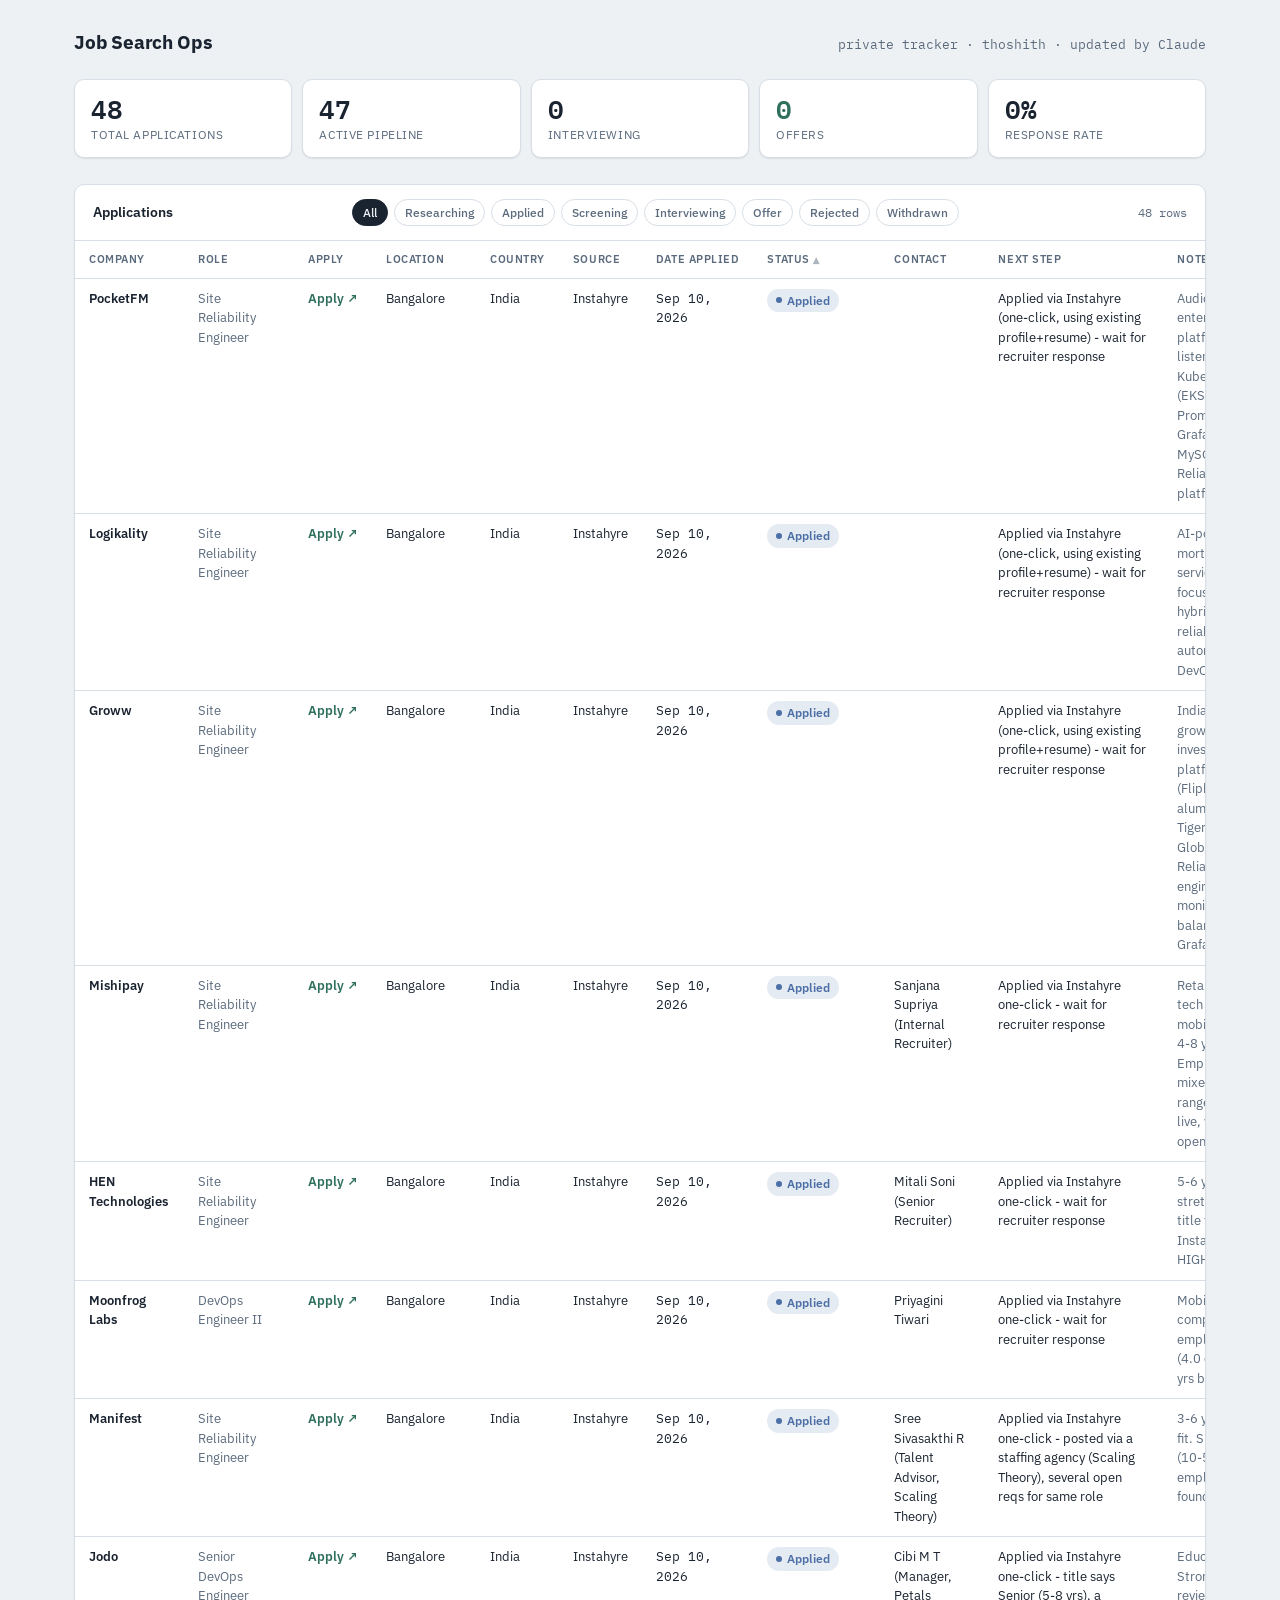
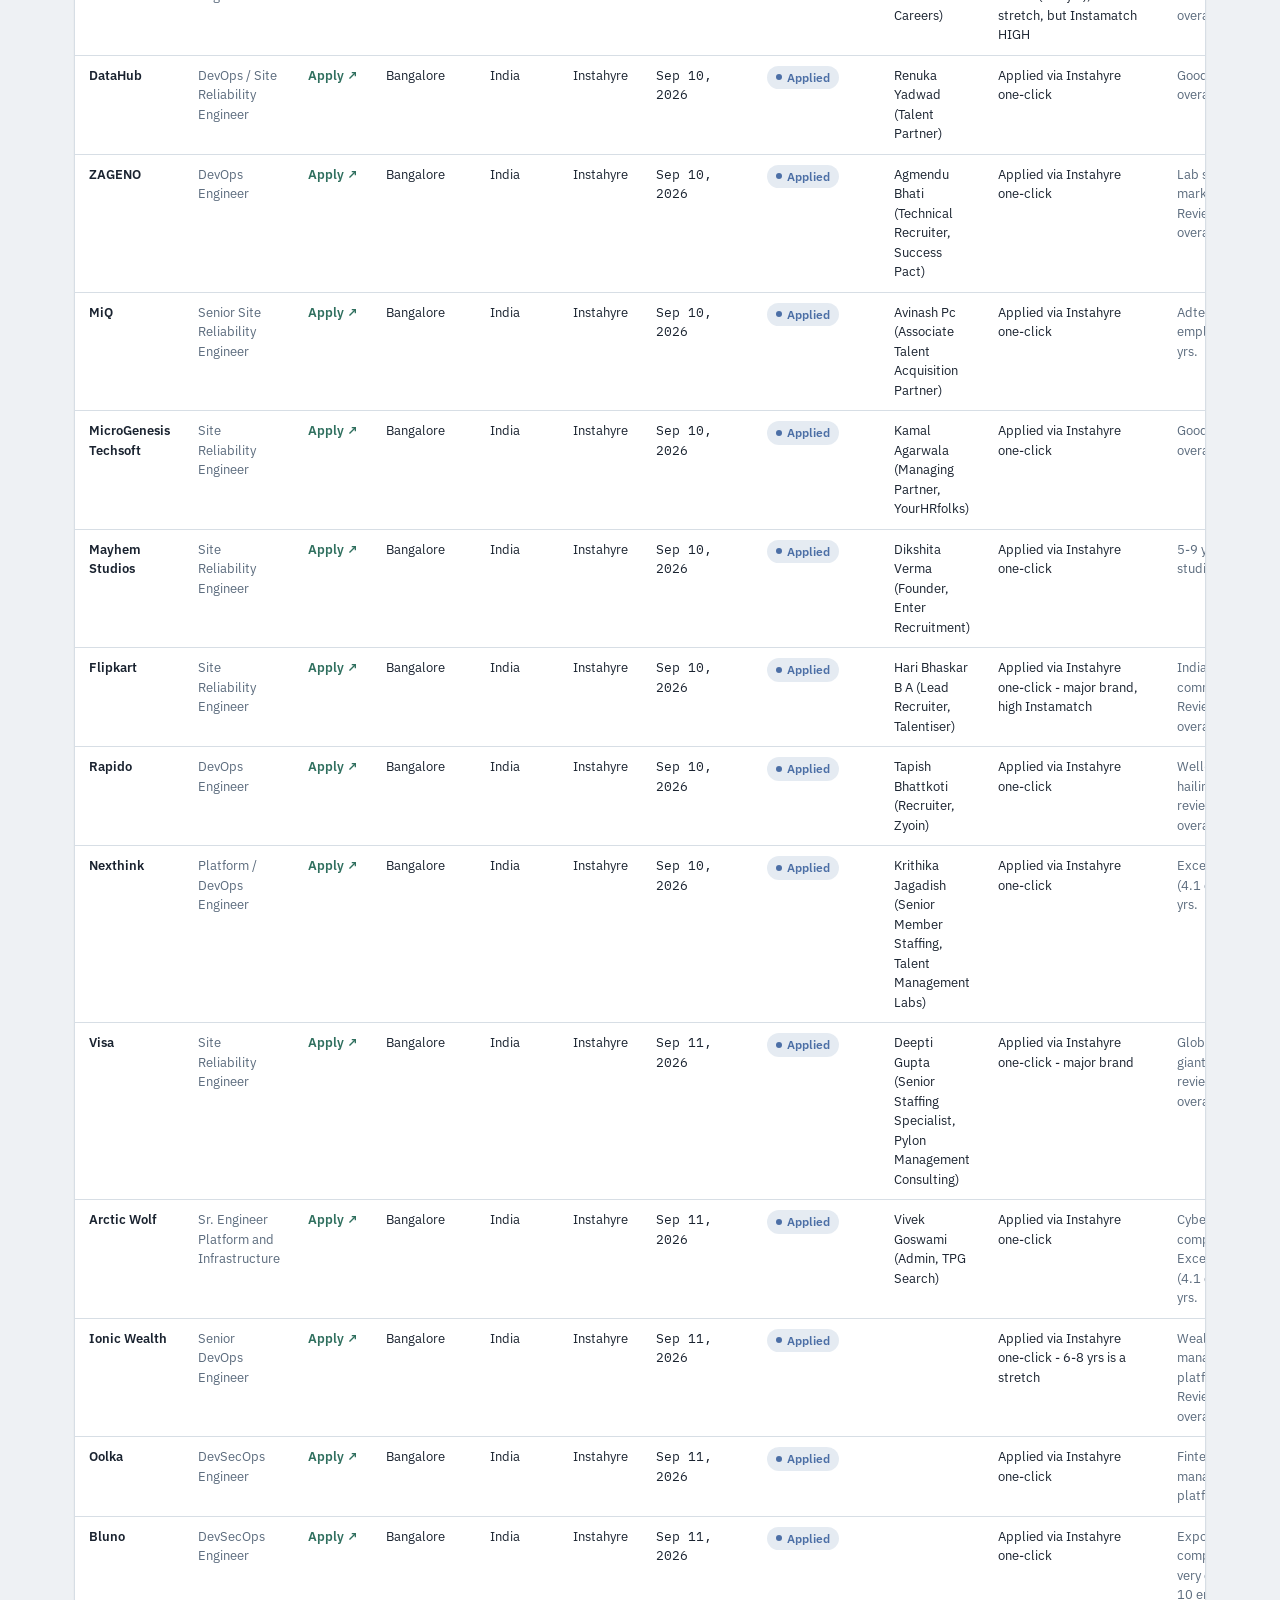
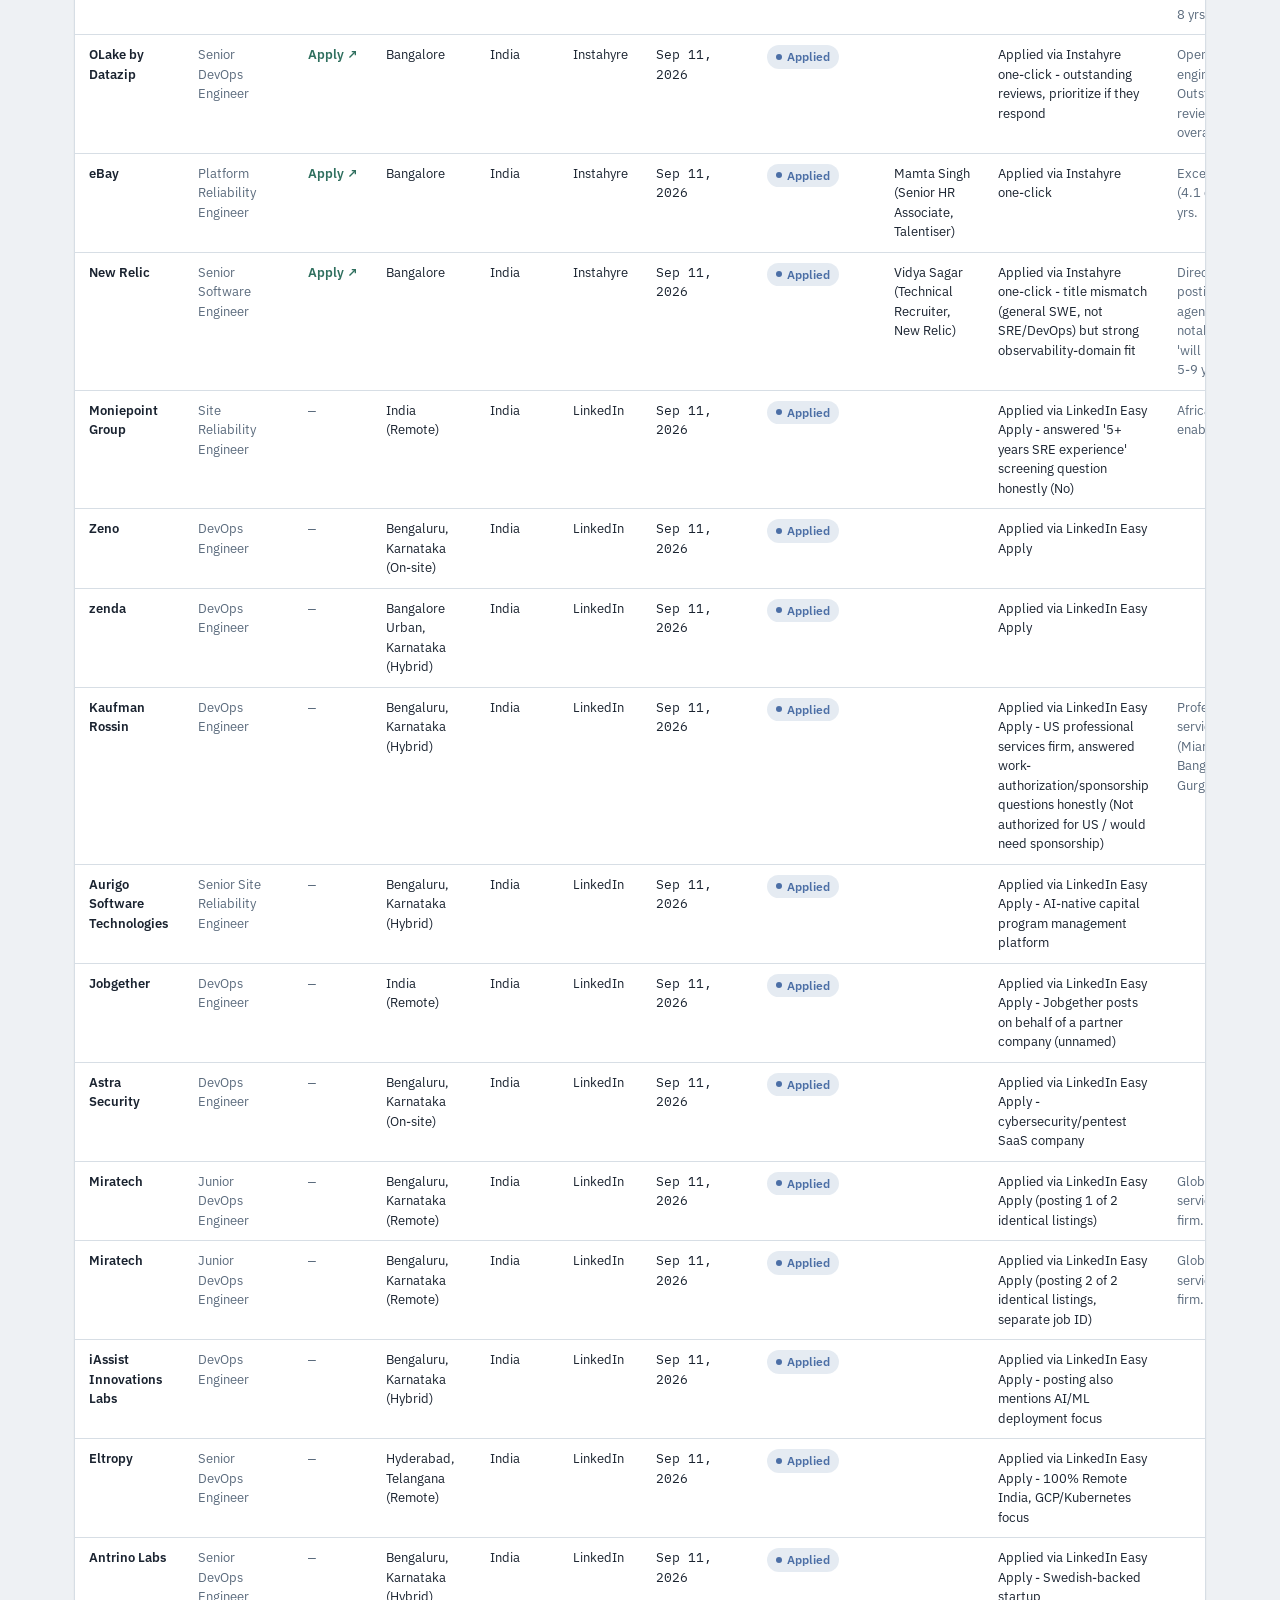
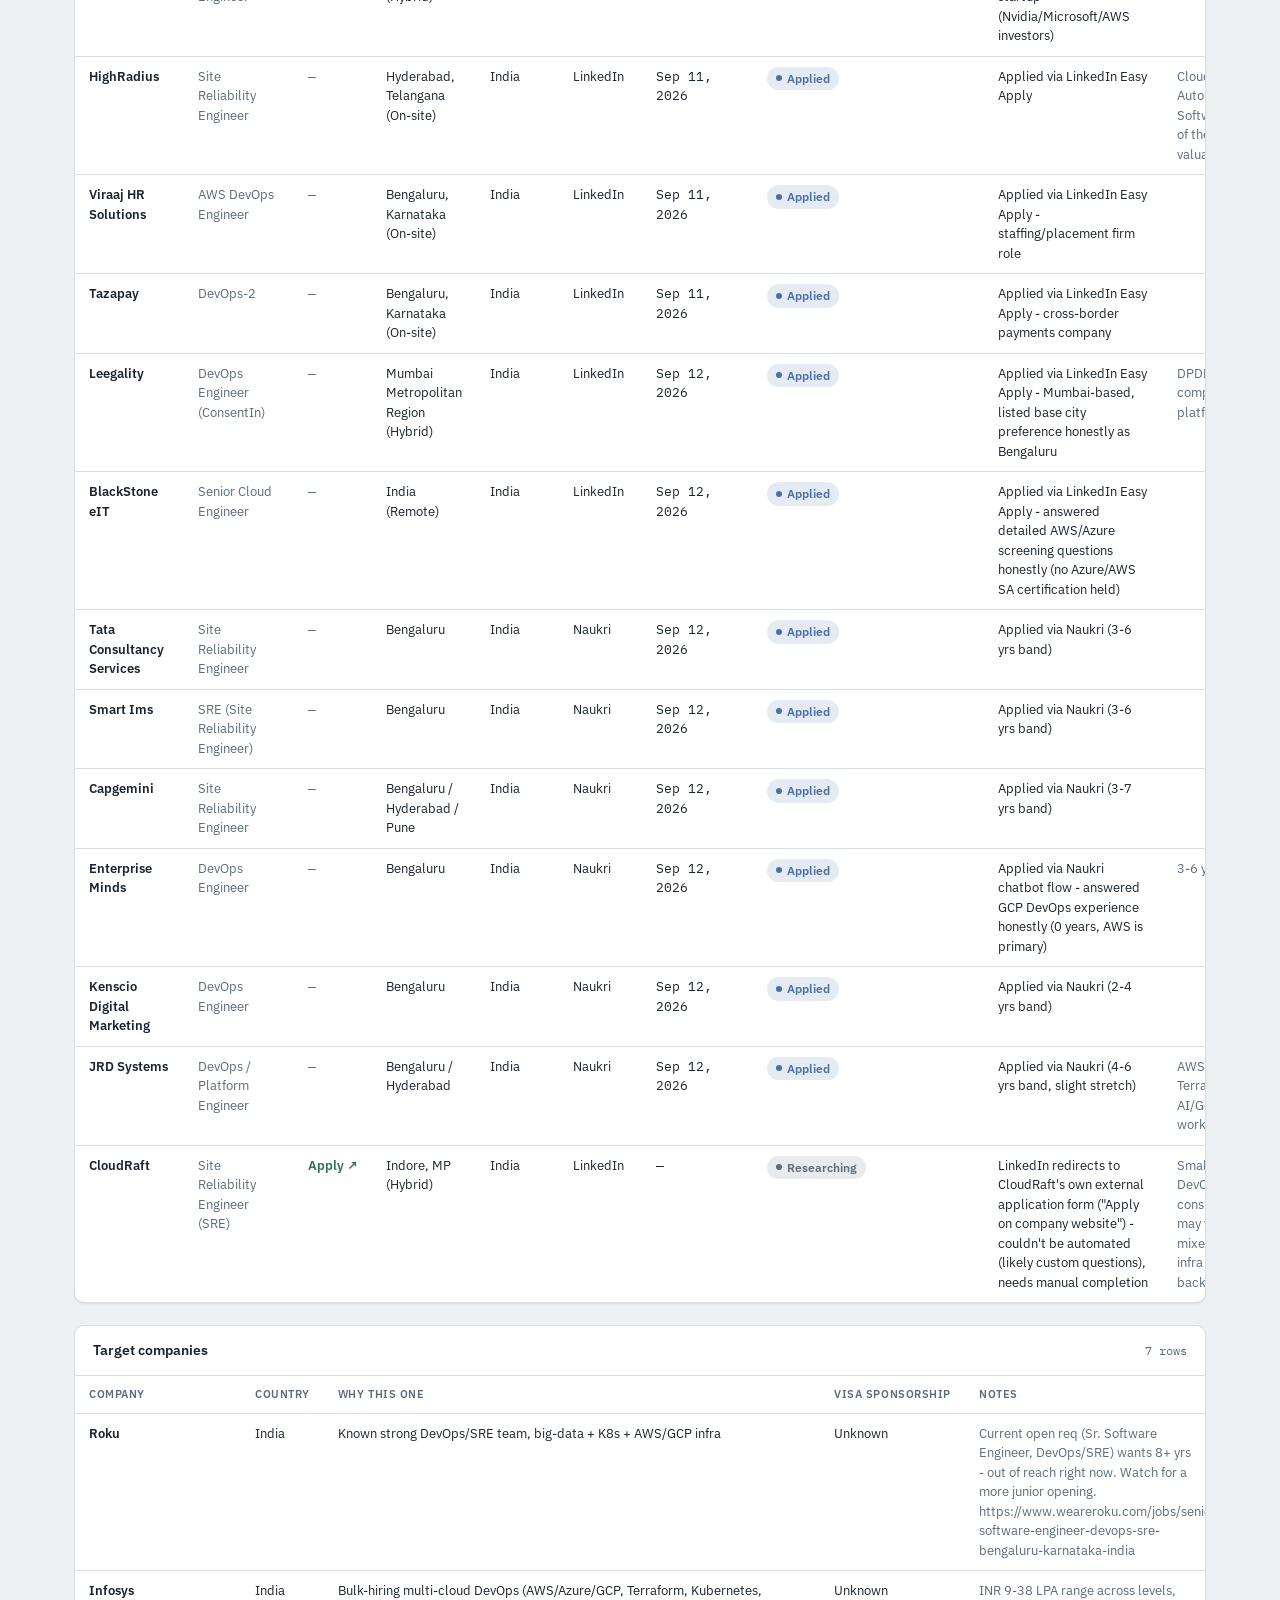
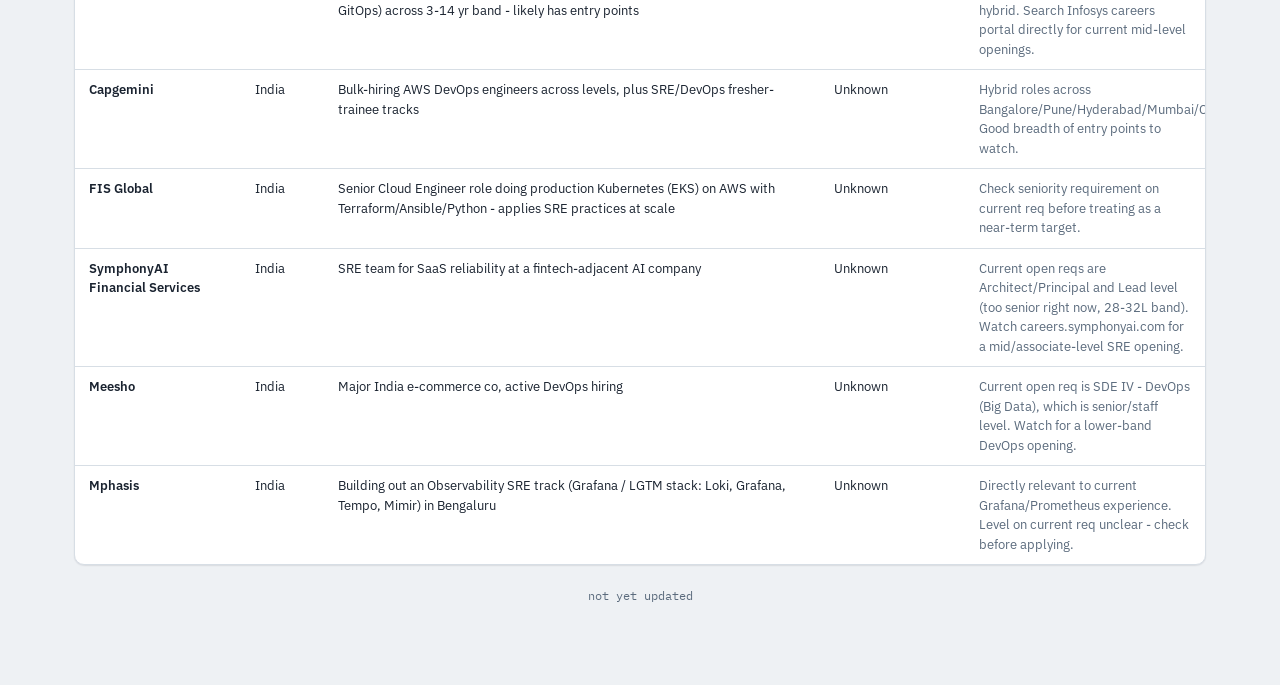
==== commit e03f5d52: "Update job search tracker: 23 new applications (LinkedIn + Naukri batch) Co-Authored-By: Claude Sonn" ====
--- a/tracker.html
+++ b/tracker.html
@@ -161,7 +161,7 @@
 </div>
 
 <script>
-const STATE = {"applications": [{"id": "02279531", "company": "CloudRaft", "role": "Site Reliability Engineer (SRE)", "location": "Indore, MP (Hybrid)", "country": "India", "source": "LinkedIn", "dateApplied": "", "status": "Researching", "contact": "", "nextStep": "LinkedIn redirects to CloudRaft's own external application form (\"Apply on company website\") - couldn't be automated (likely custom questions), needs manual completion", "notes": "Smaller DevOps/SRE consulting firm - may value the mixed traditional-infra + K8s background", "link": "https://in.linkedin.com/jobs/view/site-reliability-engineer-sre-at-cloudraft-4406564549"}, {"id": "1f691268", "company": "PocketFM", "role": "Site Reliability Engineer", "location": "Bangalore", "country": "India", "source": "Instahyre", "dateApplied": "2026-09-10", "status": "Applied", "contact": "", "nextStep": "Applied via Instahyre (one-click, using existing profile+resume) - wait for recruiter response", "notes": "Audio-series entertainment platform, 80M listeners. Kubernetes (EKS/GKE), Prometheus, Grafana, CI/CD, MySQL, Python. Reliability + platform ops role.", "link": "https://www.instahyre.com/job-434095-site-reliability-engineer-at-pocketfm-bangalore"}, {"id": "cdc06a6b", "company": "Logikality", "role": "Site Reliability Engineer", "location": "Bangalore", "country": "India", "source": "Instahyre", "dateApplied": "2026-09-10", "status": "Applied", "contact": "", "nextStep": "Applied via Instahyre (one-click, using existing profile+resume) - wait for recruiter response", "notes": "AI-powered mortgage/fintech services (US-focused). Cloud + hybrid infra reliability, automation, DevOps.", "link": "https://www.instahyre.com/job-435297-site-reliability-engineer-at-logikality-bangalore"}, {"id": "57e3fbc6", "company": "Groww", "role": "Site Reliability Engineer", "location": "Bangalore", "country": "India", "source": "Instahyre", "dateApplied": "2026-09-10", "status": "Applied", "contact": "", "nextStep": "Applied via Instahyre (one-click, using existing profile+resume) - wait for recruiter response", "notes": "India's fastest-growing investment platform (Flipkart/ICICI alums, backed by Tiger Global/Sequoia). Reliability engineering, monitoring, load balancing, Grafana.", "link": "https://www.instahyre.com/job-431271-site-reliability-engineer-at-groww-2-bangalore"}, {"id": "944e0a6e", "company": "Mishipay", "role": "Site Reliability Engineer", "location": "Bangalore", "country": "India", "source": "Instahyre", "dateApplied": "2026-09-10", "status": "Applied", "contact": "Sanjana Supriya (Internal Recruiter)", "nextStep": "Applied via Instahyre one-click - wait for recruiter response", "notes": "Retail/checkout tech (in-store mobile checkout). 4-8 yrs band. Employee reviews mixed (2.5-3.7 range) but still a live, verified opening.", "link": "https://www.instahyre.com/job-434220-site-reliability-engineer-at-mishipay-2-bangalore"}, {"id": "60fe3ac2", "company": "HEN Technologies", "role": "Site Reliability Engineer", "location": "Bangalore", "country": "India", "source": "Instahyre", "dateApplied": "2026-09-10", "status": "Applied", "contact": "Mitali Soni (Senior Recruiter)", "nextStep": "Applied via Instahyre one-click - wait for recruiter response", "notes": "5-6 yr band (slight stretch vs current title tenure) but Instamatch score HIGH.", "link": "https://www.instahyre.com/job-426658-site-reliability-engineer-at-hen-technologies-bangalore"}, {"id": "67cc0215", "company": "Moonfrog Labs", "role": "DevOps Engineer II", "location": "Bangalore", "country": "India", "source": "Instahyre", "dateApplied": "2026-09-10", "status": "Applied", "contact": "Priyagini Tiwari", "nextStep": "Applied via Instahyre one-click - wait for recruiter response", "notes": "Mobile gaming company, good employee reviews (4.0 overall). 4-8 yrs band.", "link": "https://www.instahyre.com/job-426332-devops-engineer-ii-at-moonfrog-labs-bangalore"}, {"id": "d9c5960a", "company": "Manifest", "role": "Site Reliability Engineer", "location": "Bangalore", "country": "India", "source": "Instahyre", "dateApplied": "2026-09-10", "status": "Applied", "contact": "Sree Sivasakthi R (Talent Advisor, Scaling Theory)", "nextStep": "Applied via Instahyre one-click - posted via a staffing agency (Scaling Theory), several open reqs for same role", "notes": "3-6 yr band, strong fit. Small company (10-50 employees), founded 2023.", "link": "https://www.instahyre.com/job-431762-site-reliability-engineer-at-manifest-2-bangalore"}, {"id": "ba3c323a", "company": "Jodo", "role": "Senior DevOps Engineer", "location": "Bangalore", "country": "India", "source": "Instahyre", "dateApplied": "2026-09-10", "status": "Applied", "contact": "Cibi M T (Manager, Petals Careers)", "nextStep": "Applied via Instahyre one-click - title says Senior (5-8 yrs), a stretch, but Instamatch HIGH", "notes": "Education fintech. Strong employee reviews (4.3 overall).", "link": "https://www.instahyre.com/job-435262-senior-devops-engineer-at-jodo-bangalore"}, {"id": "f46eb85b", "company": "DataHub", "role": "DevOps / Site Reliability Engineer", "location": "Bangalore", "country": "India", "source": "Instahyre", "dateApplied": "2026-09-10", "status": "Applied", "contact": "Renuka Yadwad (Talent Partner)", "nextStep": "Applied via Instahyre one-click", "notes": "Good reviews (3.8 overall). 4-8 yrs.", "link": "https://www.instahyre.com/job-441411-devops-site-reliability-engineer-at-datahub-bangalore"}, {"id": "da49ee6d", "company": "ZAGENO", "role": "DevOps Engineer", "location": "Bangalore", "country": "India", "source": "Instahyre", "dateApplied": "2026-09-10", "status": "Applied", "contact": "Agmendu Bhati (Technical Recruiter, Success Pact)", "nextStep": "Applied via Instahyre one-click", "notes": "Lab supplies marketplace. Reviews 3.8 overall. 4-8 yrs.", "link": "https://www.instahyre.com/job-437187-devops-engineer-at-zageno-bangalore"}, {"id": "8c0213f2", "company": "MiQ", "role": "Senior Site Reliability Engineer", "location": "Bangalore", "country": "India", "source": "Instahyre", "dateApplied": "2026-09-10", "status": "Applied", "contact": "Avinash Pc (Associate Talent Acquisition Partner)", "nextStep": "Applied via Instahyre one-click", "notes": "Adtech, 500-1000 employees. 4-8 yrs.", "link": "https://www.instahyre.com/job-433232-senior-site-reliability-engineer-at-miq-bangalore"}, {"id": "b26d7440", "company": "MicroGenesis Techsoft", "role": "Site Reliability Engineer", "location": "Bangalore", "country": "India", "source": "Instahyre", "dateApplied": "2026-09-10", "status": "Applied", "contact": "Kamal Agarwala (Managing Partner, YourHRfolks)", "nextStep": "Applied via Instahyre one-click", "notes": "Good reviews (4.0 overall). 5-9 yrs.", "link": "https://www.instahyre.com/job-431104-site-reliability-engineer-at-microgenesis-techsoft-bangalore"}, {"id": "85f3d432", "company": "Mayhem Studios", "role": "Site Reliability Engineer", "location": "Bangalore", "country": "India", "source": "Instahyre", "dateApplied": "2026-09-10", "status": "Applied", "contact": "Dikshita Verma (Founder, Enter Recruitment)", "nextStep": "Applied via Instahyre one-click", "notes": "5-9 yrs, small studio (50-200).", "link": "https://www.instahyre.com/job-418284-site-reliability-engineer-at-mayhem-studios-bangalore"}, {"id": "6d0f7f4e", "company": "Flipkart", "role": "Site Reliability Engineer", "location": "Bangalore", "country": "India", "source": "Instahyre", "dateApplied": "2026-09-10", "status": "Applied", "contact": "Hari Bhaskar B A (Lead Recruiter, Talentiser)", "nextStep": "Applied via Instahyre one-click - major brand, high Instamatch", "notes": "India's largest e-commerce co. Reviews 3.8 overall. 5-9 yrs.", "link": "https://www.instahyre.com/job-413333-site-reliability-engineer-at-flipkart-bangalore"}, {"id": "0e7880e2", "company": "Rapido", "role": "DevOps Engineer", "location": "Bangalore", "country": "India", "source": "Instahyre", "dateApplied": "2026-09-10", "status": "Applied", "contact": "Tapish Bhattkoti (Recruiter, Zyoin)", "nextStep": "Applied via Instahyre one-click", "notes": "Well-known ride-hailing app. Good reviews (3.9 overall). 5-8 yrs.", "link": "https://www.instahyre.com/job-389311-devops-engineer-at-rapido-bangalore"}, {"id": "13442334", "company": "Nexthink", "role": "Platform / DevOps Engineer", "location": "Bangalore", "country": "India", "source": "Instahyre", "dateApplied": "2026-09-10", "status": "Applied", "contact": "Krithika Jagadish (Senior Member Staffing, Talent Management Labs)", "nextStep": "Applied via Instahyre one-click", "notes": "Excellent reviews (4.1 overall). 5-9 yrs.", "link": "https://www.instahyre.com/job-411582-platform-devops-engineer-at-nexthink-bangalore"}, {"id": "68f39989", "company": "Visa", "role": "Site Reliability Engineer", "location": "Bangalore", "country": "India", "source": "Instahyre", "dateApplied": "2026-09-11", "status": "Applied", "contact": "Deepti Gupta (Senior Staffing Specialist, Pylon Management Consulting)", "nextStep": "Applied via Instahyre one-click - major brand", "notes": "Global payments giant. Good reviews (3.8 overall). 5-9 yrs.", "link": "https://www.instahyre.com/job-419771-site-reliability-engineer-at-visa-2-bangalore"}, {"id": "5c3b3046", "company": "Arctic Wolf", "role": "Sr. Engineer Platform and Infrastructure", "location": "Bangalore", "country": "India", "source": "Instahyre", "dateApplied": "2026-09-11", "status": "Applied", "contact": "Vivek Goswami (Admin, TPG Search)", "nextStep": "Applied via Instahyre one-click", "notes": "Cybersecurity company. Excellent reviews (4.1 overall). 5-9 yrs.", "link": "https://www.instahyre.com/job-365094-sr-engineer-platform-and-infrastructure-at-arctic-wolf-bangalore"}, {"id": "219c2c4e", "company": "Ionic Wealth", "role": "Senior DevOps Engineer", "location": "Bangalore", "country": "India", "source": "Instahyre", "dateApplied": "2026-09-11", "status": "Applied", "contact": "", "nextStep": "Applied via Instahyre one-click - 6-8 yrs is a stretch", "notes": "Wealth management platform for HNIs. Reviews 4.0 overall.", "link": "https://www.instahyre.com/job-435909-senior-devops-engineer-at-ionic-wealth-bangalore"}, {"id": "f456fec9", "company": "Oolka", "role": "DevSecOps Engineer", "location": "Bangalore", "country": "India", "source": "Instahyre", "dateApplied": "2026-09-11", "status": "Applied", "contact": "", "nextStep": "Applied via Instahyre one-click", "notes": "Fintech credit management platform. 5-9 yrs.", "link": "https://www.instahyre.com/job-428056-devsecops-engineer-at-oolka-bangalore"}, {"id": "f18c0345", "company": "Bluno", "role": "DevSecOps Engineer", "location": "Bangalore", "country": "India", "source": "Instahyre", "dateApplied": "2026-09-11", "status": "Applied", "contact": "", "nextStep": "Applied via Instahyre one-click", "notes": "Export/import compliance tech, very early stage (0-10 employees). 5-8 yrs.", "link": "https://www.instahyre.com/job-441460-devsecops-engineer-at-bluno-bangalore"}, {"id": "90ad3466", "company": "OLake by Datazip", "role": "Senior DevOps Engineer", "location": "Bangalore", "country": "India", "source": "Instahyre", "dateApplied": "2026-09-11", "status": "Applied", "contact": "", "nextStep": "Applied via Instahyre one-click - outstanding reviews, prioritize if they respond", "notes": "Open-source data engine. Outstanding reviews (4.7 overall!). 4-7 yrs.", "link": "https://www.instahyre.com/job-435861-senior-devops-engineer-at-olaketm-by-datazip-bangalore"}, {"id": "b14a45ff", "company": "eBay", "role": "Platform Reliability Engineer", "location": "Bangalore", "country": "India", "source": "Instahyre", "dateApplied": "2026-09-11", "status": "Applied", "contact": "Mamta Singh (Senior HR Associate, Talentiser)", "nextStep": "Applied via Instahyre one-click", "notes": "Excellent reviews (4.1 overall). 5-9 yrs.", "link": "https://www.instahyre.com/job-430395-platform-reliability-engineer-at-ebay-bangalore"}, {"id": "42e5fc28", "company": "New Relic", "role": "Senior Software Engineer", "location": "Bangalore", "country": "India", "source": "Instahyre", "dateApplied": "2026-09-11", "status": "Applied", "contact": "Vidya Sagar (Technical Recruiter, New Relic)", "nextStep": "Applied via Instahyre one-click - title mismatch (general SWE, not SRE/DevOps) but strong observability-domain fit", "notes": "Direct company posting, not agency. Reviews notably mixed (2.5 'will recommend'). 5-9 yrs.", "link": "https://www.instahyre.com/job-420578-senior-software-engineer-at-new-relic-bangalore"}], "targets": [{"id": "dc453369", "company": "Roku", "country": "India", "why": "Known strong DevOps/SRE team, big-data + K8s + AWS/GCP infra", "visa": "Unknown", "notes": "Current open req (Sr. Software Engineer, DevOps/SRE) wants 8+ yrs - out of reach right now. Watch for a more junior opening. https://www.weareroku.com/jobs/senior-software-engineer-devops-sre-bengaluru-karnataka-india"}, {"id": "cdf0c2e5", "company": "Infosys", "country": "India", "why": "Bulk-hiring multi-cloud DevOps (AWS/Azure/GCP, Terraform, Kubernetes, GitOps) across 3-14 yr band - likely has entry points", "visa": "Unknown", "notes": "INR 9-38 LPA range across levels, hybrid. Search Infosys careers portal directly for current mid-level openings."}, {"id": "4abaa0ab", "company": "Capgemini", "country": "India", "why": "Bulk-hiring AWS DevOps engineers across levels, plus SRE/DevOps fresher-trainee tracks", "visa": "Unknown", "notes": "Hybrid roles across Bangalore/Pune/Hyderabad/Mumbai/Chennai. Good breadth of entry points to watch."}, {"id": "0bfc3694", "company": "FIS Global", "country": "India", "why": "Senior Cloud Engineer role doing production Kubernetes (EKS) on AWS with Terraform/Ansible/Python - applies SRE practices at scale", "visa": "Unknown", "notes": "Check seniority requirement on current req before treating as a near-term target."}, {"id": "6572bd8c", "company": "SymphonyAI Financial Services", "country": "India", "why": "SRE team for SaaS reliability at a fintech-adjacent AI company", "visa": "Unknown", "notes": "Current open reqs are Architect/Principal and Lead level (too senior right now, 28-32L band). Watch careers.symphonyai.com for a mid/associate-level SRE opening."}, {"id": "0a3ed07a", "company": "Meesho", "country": "India", "why": "Major India e-commerce co, active DevOps hiring", "visa": "Unknown", "notes": "Current open req is SDE IV - DevOps (Big Data), which is senior/staff level. Watch for a lower-band DevOps opening."}, {"id": "e0c71897", "company": "Mphasis", "country": "India", "why": "Building out an Observability SRE track (Grafana / LGTM stack: Loki, Grafana, Tempo, Mimir) in Bengaluru", "visa": "Unknown", "notes": "Directly relevant to current Grafana/Prometheus experience. Level on current req unclear - check before applying."}], "updatedAt": "2026-09-11T22:15:00+05:30"};
+const STATE = {"applications": [{"id": "02279531", "company": "CloudRaft", "role": "Site Reliability Engineer (SRE)", "location": "Indore, MP (Hybrid)", "country": "India", "source": "LinkedIn", "dateApplied": "", "status": "Researching", "contact": "", "nextStep": "LinkedIn redirects to CloudRaft's own external application form (\"Apply on company website\") - couldn't be automated (likely custom questions), needs manual completion", "notes": "Smaller DevOps/SRE consulting firm - may value the mixed traditional-infra + K8s background", "link": "https://in.linkedin.com/jobs/view/site-reliability-engineer-sre-at-cloudraft-4406564549"}, {"id": "1f691268", "company": "PocketFM", "role": "Site Reliability Engineer", "location": "Bangalore", "country": "India", "source": "Instahyre", "dateApplied": "2026-09-10", "status": "Applied", "contact": "", "nextStep": "Applied via Instahyre (one-click, using existing profile+resume) - wait for recruiter response", "notes": "Audio-series entertainment platform, 80M listeners. Kubernetes (EKS/GKE), Prometheus, Grafana, CI/CD, MySQL, Python. Reliability + platform ops role.", "link": "https://www.instahyre.com/job-434095-site-reliability-engineer-at-pocketfm-bangalore"}, {"id": "cdc06a6b", "company": "Logikality", "role": "Site Reliability Engineer", "location": "Bangalore", "country": "India", "source": "Instahyre", "dateApplied": "2026-09-10", "status": "Applied", "contact": "", "nextStep": "Applied via Instahyre (one-click, using existing profile+resume) - wait for recruiter response", "notes": "AI-powered mortgage/fintech services (US-focused). Cloud + hybrid infra reliability, automation, DevOps.", "link": "https://www.instahyre.com/job-435297-site-reliability-engineer-at-logikality-bangalore"}, {"id": "57e3fbc6", "company": "Groww", "role": "Site Reliability Engineer", "location": "Bangalore", "country": "India", "source": "Instahyre", "dateApplied": "2026-09-10", "status": "Applied", "contact": "", "nextStep": "Applied via Instahyre (one-click, using existing profile+resume) - wait for recruiter response", "notes": "India's fastest-growing investment platform (Flipkart/ICICI alums, backed by Tiger Global/Sequoia). Reliability engineering, monitoring, load balancing, Grafana.", "link": "https://www.instahyre.com/job-431271-site-reliability-engineer-at-groww-2-bangalore"}, {"id": "944e0a6e", "company": "Mishipay", "role": "Site Reliability Engineer", "location": "Bangalore", "country": "India", "source": "Instahyre", "dateApplied": "2026-09-10", "status": "Applied", "contact": "Sanjana Supriya (Internal Recruiter)", "nextStep": "Applied via Instahyre one-click - wait for recruiter response", "notes": "Retail/checkout tech (in-store mobile checkout). 4-8 yrs band. Employee reviews mixed (2.5-3.7 range) but still a live, verified opening.", "link": "https://www.instahyre.com/job-434220-site-reliability-engineer-at-mishipay-2-bangalore"}, {"id": "60fe3ac2", "company": "HEN Technologies", "role": "Site Reliability Engineer", "location": "Bangalore", "country": "India", "source": "Instahyre", "dateApplied": "2026-09-10", "status": "Applied", "contact": "Mitali Soni (Senior Recruiter)", "nextStep": "Applied via Instahyre one-click - wait for recruiter response", "notes": "5-6 yr band (slight stretch vs current title tenure) but Instamatch score HIGH.", "link": "https://www.instahyre.com/job-426658-site-reliability-engineer-at-hen-technologies-bangalore"}, {"id": "67cc0215", "company": "Moonfrog Labs", "role": "DevOps Engineer II", "location": "Bangalore", "country": "India", "source": "Instahyre", "dateApplied": "2026-09-10", "status": "Applied", "contact": "Priyagini Tiwari", "nextStep": "Applied via Instahyre one-click - wait for recruiter response", "notes": "Mobile gaming company, good employee reviews (4.0 overall). 4-8 yrs band.", "link": "https://www.instahyre.com/job-426332-devops-engineer-ii-at-moonfrog-labs-bangalore"}, {"id": "d9c5960a", "company": "Manifest", "role": "Site Reliability Engineer", "location": "Bangalore", "country": "India", "source": "Instahyre", "dateApplied": "2026-09-10", "status": "Applied", "contact": "Sree Sivasakthi R (Talent Advisor, Scaling Theory)", "nextStep": "Applied via Instahyre one-click - posted via a staffing agency (Scaling Theory), several open reqs for same role", "notes": "3-6 yr band, strong fit. Small company (10-50 employees), founded 2023.", "link": "https://www.instahyre.com/job-431762-site-reliability-engineer-at-manifest-2-bangalore"}, {"id": "ba3c323a", "company": "Jodo", "role": "Senior DevOps Engineer", "location": "Bangalore", "country": "India", "source": "Instahyre", "dateApplied": "2026-09-10", "status": "Applied", "contact": "Cibi M T (Manager, Petals Careers)", "nextStep": "Applied via Instahyre one-click - title says Senior (5-8 yrs), a stretch, but Instamatch HIGH", "notes": "Education fintech. Strong employee reviews (4.3 overall).", "link": "https://www.instahyre.com/job-435262-senior-devops-engineer-at-jodo-bangalore"}, {"id": "f46eb85b", "company": "DataHub", "role": "DevOps / Site Reliability Engineer", "location": "Bangalore", "country": "India", "source": "Instahyre", "dateApplied": "2026-09-10", "status": "Applied", "contact": "Renuka Yadwad (Talent Partner)", "nextStep": "Applied via Instahyre one-click", "notes": "Good reviews (3.8 overall). 4-8 yrs.", "link": "https://www.instahyre.com/job-441411-devops-site-reliability-engineer-at-datahub-bangalore"}, {"id": "da49ee6d", "company": "ZAGENO", "role": "DevOps Engineer", "location": "Bangalore", "country": "India", "source": "Instahyre", "dateApplied": "2026-09-10", "status": "Applied", "contact": "Agmendu Bhati (Technical Recruiter, Success Pact)", "nextStep": "Applied via Instahyre one-click", "notes": "Lab supplies marketplace. Reviews 3.8 overall. 4-8 yrs.", "link": "https://www.instahyre.com/job-437187-devops-engineer-at-zageno-bangalore"}, {"id": "8c0213f2", "company": "MiQ", "role": "Senior Site Reliability Engineer", "location": "Bangalore", "country": "India", "source": "Instahyre", "dateApplied": "2026-09-10", "status": "Applied", "contact": "Avinash Pc (Associate Talent Acquisition Partner)", "nextStep": "Applied via Instahyre one-click", "notes": "Adtech, 500-1000 employees. 4-8 yrs.", "link": "https://www.instahyre.com/job-433232-senior-site-reliability-engineer-at-miq-bangalore"}, {"id": "b26d7440", "company": "MicroGenesis Techsoft", "role": "Site Reliability Engineer", "location": "Bangalore", "country": "India", "source": "Instahyre", "dateApplied": "2026-09-10", "status": "Applied", "contact": "Kamal Agarwala (Managing Partner, YourHRfolks)", "nextStep": "Applied via Instahyre one-click", "notes": "Good reviews (4.0 overall). 5-9 yrs.", "link": "https://www.instahyre.com/job-431104-site-reliability-engineer-at-microgenesis-techsoft-bangalore"}, {"id": "85f3d432", "company": "Mayhem Studios", "role": "Site Reliability Engineer", "location": "Bangalore", "country": "India", "source": "Instahyre", "dateApplied": "2026-09-10", "status": "Applied", "contact": "Dikshita Verma (Founder, Enter Recruitment)", "nextStep": "Applied via Instahyre one-click", "notes": "5-9 yrs, small studio (50-200).", "link": "https://www.instahyre.com/job-418284-site-reliability-engineer-at-mayhem-studios-bangalore"}, {"id": "6d0f7f4e", "company": "Flipkart", "role": "Site Reliability Engineer", "location": "Bangalore", "country": "India", "source": "Instahyre", "dateApplied": "2026-09-10", "status": "Applied", "contact": "Hari Bhaskar B A (Lead Recruiter, Talentiser)", "nextStep": "Applied via Instahyre one-click - major brand, high Instamatch", "notes": "India's largest e-commerce co. Reviews 3.8 overall. 5-9 yrs.", "link": "https://www.instahyre.com/job-413333-site-reliability-engineer-at-flipkart-bangalore"}, {"id": "0e7880e2", "company": "Rapido", "role": "DevOps Engineer", "location": "Bangalore", "country": "India", "source": "Instahyre", "dateApplied": "2026-09-10", "status": "Applied", "contact": "Tapish Bhattkoti (Recruiter, Zyoin)", "nextStep": "Applied via Instahyre one-click", "notes": "Well-known ride-hailing app. Good reviews (3.9 overall). 5-8 yrs.", "link": "https://www.instahyre.com/job-389311-devops-engineer-at-rapido-bangalore"}, {"id": "13442334", "company": "Nexthink", "role": "Platform / DevOps Engineer", "location": "Bangalore", "country": "India", "source": "Instahyre", "dateApplied": "2026-09-10", "status": "Applied", "contact": "Krithika Jagadish (Senior Member Staffing, Talent Management Labs)", "nextStep": "Applied via Instahyre one-click", "notes": "Excellent reviews (4.1 overall). 5-9 yrs.", "link": "https://www.instahyre.com/job-411582-platform-devops-engineer-at-nexthink-bangalore"}, {"id": "68f39989", "company": "Visa", "role": "Site Reliability Engineer", "location": "Bangalore", "country": "India", "source": "Instahyre", "dateApplied": "2026-09-11", "status": "Applied", "contact": "Deepti Gupta (Senior Staffing Specialist, Pylon Management Consulting)", "nextStep": "Applied via Instahyre one-click - major brand", "notes": "Global payments giant. Good reviews (3.8 overall). 5-9 yrs.", "link": "https://www.instahyre.com/job-419771-site-reliability-engineer-at-visa-2-bangalore"}, {"id": "5c3b3046", "company": "Arctic Wolf", "role": "Sr. Engineer Platform and Infrastructure", "location": "Bangalore", "country": "India", "source": "Instahyre", "dateApplied": "2026-09-11", "status": "Applied", "contact": "Vivek Goswami (Admin, TPG Search)", "nextStep": "Applied via Instahyre one-click", "notes": "Cybersecurity company. Excellent reviews (4.1 overall). 5-9 yrs.", "link": "https://www.instahyre.com/job-365094-sr-engineer-platform-and-infrastructure-at-arctic-wolf-bangalore"}, {"id": "219c2c4e", "company": "Ionic Wealth", "role": "Senior DevOps Engineer", "location": "Bangalore", "country": "India", "source": "Instahyre", "dateApplied": "2026-09-11", "status": "Applied", "contact": "", "nextStep": "Applied via Instahyre one-click - 6-8 yrs is a stretch", "notes": "Wealth management platform for HNIs. Reviews 4.0 overall.", "link": "https://www.instahyre.com/job-435909-senior-devops-engineer-at-ionic-wealth-bangalore"}, {"id": "f456fec9", "company": "Oolka", "role": "DevSecOps Engineer", "location": "Bangalore", "country": "India", "source": "Instahyre", "dateApplied": "2026-09-11", "status": "Applied", "contact": "", "nextStep": "Applied via Instahyre one-click", "notes": "Fintech credit management platform. 5-9 yrs.", "link": "https://www.instahyre.com/job-428056-devsecops-engineer-at-oolka-bangalore"}, {"id": "f18c0345", "company": "Bluno", "role": "DevSecOps Engineer", "location": "Bangalore", "country": "India", "source": "Instahyre", "dateApplied": "2026-09-11", "status": "Applied", "contact": "", "nextStep": "Applied via Instahyre one-click", "notes": "Export/import compliance tech, very early stage (0-10 employees). 5-8 yrs.", "link": "https://www.instahyre.com/job-441460-devsecops-engineer-at-bluno-bangalore"}, {"id": "90ad3466", "company": "OLake by Datazip", "role": "Senior DevOps Engineer", "location": "Bangalore", "country": "India", "source": "Instahyre", "dateApplied": "2026-09-11", "status": "Applied", "contact": "", "nextStep": "Applied via Instahyre one-click - outstanding reviews, prioritize if they respond", "notes": "Open-source data engine. Outstanding reviews (4.7 overall!). 4-7 yrs.", "link": "https://www.instahyre.com/job-435861-senior-devops-engineer-at-olaketm-by-datazip-bangalore"}, {"id": "b14a45ff", "company": "eBay", "role": "Platform Reliability Engineer", "location": "Bangalore", "country": "India", "source": "Instahyre", "dateApplied": "2026-09-11", "status": "Applied", "contact": "Mamta Singh (Senior HR Associate, Talentiser)", "nextStep": "Applied via Instahyre one-click", "notes": "Excellent reviews (4.1 overall). 5-9 yrs.", "link": "https://www.instahyre.com/job-430395-platform-reliability-engineer-at-ebay-bangalore"}, {"id": "42e5fc28", "company": "New Relic", "role": "Senior Software Engineer", "location": "Bangalore", "country": "India", "source": "Instahyre", "dateApplied": "2026-09-11", "status": "Applied", "contact": "Vidya Sagar (Technical Recruiter, New Relic)", "nextStep": "Applied via Instahyre one-click - title mismatch (general SWE, not SRE/DevOps) but strong observability-domain fit", "notes": "Direct company posting, not agency. Reviews notably mixed (2.5 'will recommend'). 5-9 yrs.", "link": "https://www.instahyre.com/job-420578-senior-software-engineer-at-new-relic-bangalore"}, {"id": "a1b2c301", "company": "Moniepoint Group", "role": "Site Reliability Engineer", "location": "India (Remote)", "country": "India", "source": "LinkedIn", "dateApplied": "2026-09-11", "status": "Applied", "contact": "", "nextStep": "Applied via LinkedIn Easy Apply - answered '5+ years SRE experience' screening question honestly (No)", "notes": "African fintech enabler.", "link": ""}, {"id": "a1b2c302", "company": "Zeno", "role": "DevOps Engineer", "location": "Bengaluru, Karnataka (On-site)", "country": "India", "source": "LinkedIn", "dateApplied": "2026-09-11", "status": "Applied", "contact": "", "nextStep": "Applied via LinkedIn Easy Apply", "notes": "", "link": ""}, {"id": "a1b2c303", "company": "zenda", "role": "DevOps Engineer", "location": "Bangalore Urban, Karnataka (Hybrid)", "country": "India", "source": "LinkedIn", "dateApplied": "2026-09-11", "status": "Applied", "contact": "", "nextStep": "Applied via LinkedIn Easy Apply", "notes": "", "link": ""}, {"id": "a1b2c304", "company": "Kaufman Rossin", "role": "DevOps Engineer", "location": "Bengaluru, Karnataka (Hybrid)", "country": "India", "source": "LinkedIn", "dateApplied": "2026-09-11", "status": "Applied", "contact": "", "nextStep": "Applied via LinkedIn Easy Apply - US professional services firm, answered work-authorization/sponsorship questions honestly (Not authorized for US / would need sponsorship)", "notes": "Professional services firm (Miami HQ), Bangalore + Gurgaon offices.", "link": ""}, {"id": "a1b2c305", "company": "Aurigo Software Technologies", "role": "Senior Site Reliability Engineer", "location": "Bengaluru, Karnataka (Hybrid)", "country": "India", "source": "LinkedIn", "dateApplied": "2026-09-11", "status": "Applied", "contact": "", "nextStep": "Applied via LinkedIn Easy Apply - AI-native capital program management platform", "notes": "", "link": ""}, {"id": "a1b2c306", "company": "Jobgether", "role": "DevOps Engineer", "location": "India (Remote)", "country": "India", "source": "LinkedIn", "dateApplied": "2026-09-11", "status": "Applied", "contact": "", "nextStep": "Applied via LinkedIn Easy Apply - Jobgether posts on behalf of a partner company (unnamed)", "notes": "", "link": ""}, {"id": "a1b2c307", "company": "Astra Security", "role": "DevOps Engineer", "location": "Bengaluru, Karnataka (On-site)", "country": "India", "source": "LinkedIn", "dateApplied": "2026-09-11", "status": "Applied", "contact": "", "nextStep": "Applied via LinkedIn Easy Apply - cybersecurity/pentest SaaS company", "notes": "", "link": ""}, {"id": "a1b2c308", "company": "Miratech", "role": "Junior DevOps Engineer", "location": "Bengaluru, Karnataka (Remote)", "country": "India", "source": "LinkedIn", "dateApplied": "2026-09-11", "status": "Applied", "contact": "", "nextStep": "Applied via LinkedIn Easy Apply (posting 1 of 2 identical listings)", "notes": "Global IT services/consulting firm.", "link": ""}, {"id": "a1b2c309", "company": "Miratech", "role": "Junior DevOps Engineer", "location": "Bengaluru, Karnataka (Remote)", "country": "India", "source": "LinkedIn", "dateApplied": "2026-09-11", "status": "Applied", "contact": "", "nextStep": "Applied via LinkedIn Easy Apply (posting 2 of 2 identical listings, separate job ID)", "notes": "Global IT services/consulting firm.", "link": ""}, {"id": "a1b2c30a", "company": "iAssist Innovations Labs", "role": "DevOps Engineer", "location": "Bengaluru, Karnataka (Hybrid)", "country": "India", "source": "LinkedIn", "dateApplied": "2026-09-11", "status": "Applied", "contact": "", "nextStep": "Applied via LinkedIn Easy Apply - posting also mentions AI/ML deployment focus", "notes": "", "link": ""}, {"id": "a1b2c30b", "company": "Eltropy", "role": "Senior DevOps Engineer", "location": "Hyderabad, Telangana (Remote)", "country": "India", "source": "LinkedIn", "dateApplied": "2026-09-11", "status": "Applied", "contact": "", "nextStep": "Applied via LinkedIn Easy Apply - 100% Remote India, GCP/Kubernetes focus", "notes": "", "link": ""}, {"id": "a1b2c30c", "company": "Antrino Labs", "role": "Senior DevOps Engineer", "location": "Bengaluru, Karnataka (Hybrid)", "country": "India", "source": "LinkedIn", "dateApplied": "2026-09-11", "status": "Applied", "contact": "", "nextStep": "Applied via LinkedIn Easy Apply - Swedish-backed startup (Nvidia/Microsoft/AWS investors)", "notes": "", "link": ""}, {"id": "a1b2c30d", "company": "HighRadius", "role": "Site Reliability Engineer", "location": "Hyderabad, Telangana (On-site)", "country": "India", "source": "LinkedIn", "dateApplied": "2026-09-11", "status": "Applied", "contact": "", "nextStep": "Applied via LinkedIn Easy Apply", "notes": "Cloud-based Autonomous Software for Office of the CFO, $3.1B valuation.", "link": ""}, {"id": "a1b2c30e", "company": "Viraaj HR Solutions", "role": "AWS DevOps Engineer", "location": "Bengaluru, Karnataka (On-site)", "country": "India", "source": "LinkedIn", "dateApplied": "2026-09-11", "status": "Applied", "contact": "", "nextStep": "Applied via LinkedIn Easy Apply - staffing/placement firm role", "notes": "", "link": ""}, {"id": "a1b2c30f", "company": "Tazapay", "role": "DevOps-2", "location": "Bengaluru, Karnataka (On-site)", "country": "India", "source": "LinkedIn", "dateApplied": "2026-09-11", "status": "Applied", "contact": "", "nextStep": "Applied via LinkedIn Easy Apply - cross-border payments company", "notes": "", "link": ""}, {"id": "a1b2c310", "company": "Leegality", "role": "DevOps Engineer (ConsentIn)", "location": "Mumbai Metropolitan Region (Hybrid)", "country": "India", "source": "LinkedIn", "dateApplied": "2026-09-12", "status": "Applied", "contact": "", "nextStep": "Applied via LinkedIn Easy Apply - Mumbai-based, listed base city preference honestly as Bengaluru", "notes": "DPDP/privacy compliance platform.", "link": ""}, {"id": "a1b2c311", "company": "BlackStone eIT", "role": "Senior Cloud Engineer", "location": "India (Remote)", "country": "India", "source": "LinkedIn", "dateApplied": "2026-09-12", "status": "Applied", "contact": "", "nextStep": "Applied via LinkedIn Easy Apply - answered detailed AWS/Azure screening questions honestly (no Azure/AWS SA certification held)", "notes": "", "link": ""}, {"id": "a1b2c312", "company": "Tata Consultancy Services", "role": "Site Reliability Engineer", "location": "Bengaluru", "country": "India", "source": "Naukri", "dateApplied": "2026-09-12", "status": "Applied", "contact": "", "nextStep": "Applied via Naukri (3-6 yrs band)", "notes": "", "link": ""}, {"id": "a1b2c313", "company": "Smart Ims", "role": "SRE (Site Reliability Engineer)", "location": "Bengaluru", "country": "India", "source": "Naukri", "dateApplied": "2026-09-12", "status": "Applied", "contact": "", "nextStep": "Applied via Naukri (3-6 yrs band)", "notes": "", "link": ""}, {"id": "a1b2c314", "company": "Capgemini", "role": "Site Reliability Engineer", "location": "Bengaluru / Hyderabad / Pune", "country": "India", "source": "Naukri", "dateApplied": "2026-09-12", "status": "Applied", "contact": "", "nextStep": "Applied via Naukri (3-7 yrs band)", "notes": "", "link": ""}, {"id": "a1b2c315", "company": "Enterprise Minds", "role": "DevOps Engineer", "location": "Bengaluru", "country": "India", "source": "Naukri", "dateApplied": "2026-09-12", "status": "Applied", "contact": "", "nextStep": "Applied via Naukri chatbot flow - answered GCP DevOps experience honestly (0 years, AWS is primary)", "notes": "3-6 yrs band.", "link": ""}, {"id": "a1b2c316", "company": "Kenscio Digital Marketing", "role": "DevOps Engineer", "location": "Bengaluru", "country": "India", "source": "Naukri", "dateApplied": "2026-09-12", "status": "Applied", "contact": "", "nextStep": "Applied via Naukri (2-4 yrs band)", "notes": "", "link": ""}, {"id": "a1b2c317", "company": "JRD Systems", "role": "DevOps / Platform Engineer", "location": "Bengaluru / Hyderabad", "country": "India", "source": "Naukri", "dateApplied": "2026-09-12", "status": "Applied", "contact": "", "nextStep": "Applied via Naukri (4-6 yrs band, slight stretch)", "notes": "AWS, Kubernetes, Terraform, CI/CD, AI/GenAI workloads.", "link": ""}], "targets": [{"id": "dc453369", "company": "Roku", "country": "India", "why": "Known strong DevOps/SRE team, big-data + K8s + AWS/GCP infra", "visa": "Unknown", "notes": "Current open req (Sr. Software Engineer, DevOps/SRE) wants 8+ yrs - out of reach right now. Watch for a more junior opening. https://www.weareroku.com/jobs/senior-software-engineer-devops-sre-bengaluru-karnataka-india"}, {"id": "cdf0c2e5", "company": "Infosys", "country": "India", "why": "Bulk-hiring multi-cloud DevOps (AWS/Azure/GCP, Terraform, Kubernetes, GitOps) across 3-14 yr band - likely has entry points", "visa": "Unknown", "notes": "INR 9-38 LPA range across levels, hybrid. Search Infosys careers portal directly for current mid-level openings."}, {"id": "4abaa0ab", "company": "Capgemini", "country": "India", "why": "Bulk-hiring AWS DevOps engineers across levels, plus SRE/DevOps fresher-trainee tracks", "visa": "Unknown", "notes": "Hybrid roles across Bangalore/Pune/Hyderabad/Mumbai/Chennai. Good breadth of entry points to watch."}, {"id": "0bfc3694", "company": "FIS Global", "country": "India", "why": "Senior Cloud Engineer role doing production Kubernetes (EKS) on AWS with Terraform/Ansible/Python - applies SRE practices at scale", "visa": "Unknown", "notes": "Check seniority requirement on current req before treating as a near-term target."}, {"id": "6572bd8c", "company": "SymphonyAI Financial Services", "country": "India", "why": "SRE team for SaaS reliability at a fintech-adjacent AI company", "visa": "Unknown", "notes": "Current open reqs are Architect/Principal and Lead level (too senior right now, 28-32L band). Watch careers.symphonyai.com for a mid/associate-level SRE opening."}, {"id": "0a3ed07a", "company": "Meesho", "country": "India", "why": "Major India e-commerce co, active DevOps hiring", "visa": "Unknown", "notes": "Current open req is SDE IV - DevOps (Big Data), which is senior/staff level. Watch for a lower-band DevOps opening."}, {"id": "e0c71897", "company": "Mphasis", "country": "India", "why": "Building out an Observability SRE track (Grafana / LGTM stack: Loki, Grafana, Tempo, Mimir) in Bengaluru", "visa": "Unknown", "notes": "Directly relevant to current Grafana/Prometheus experience. Level on current req unclear - check before applying."}], "updatedAt": null};
 
 const STATUSES = ["Researching","Applied","Screening","Interviewing","Offer","Rejected","Withdrawn"];
 const STATUS_CLASS = {
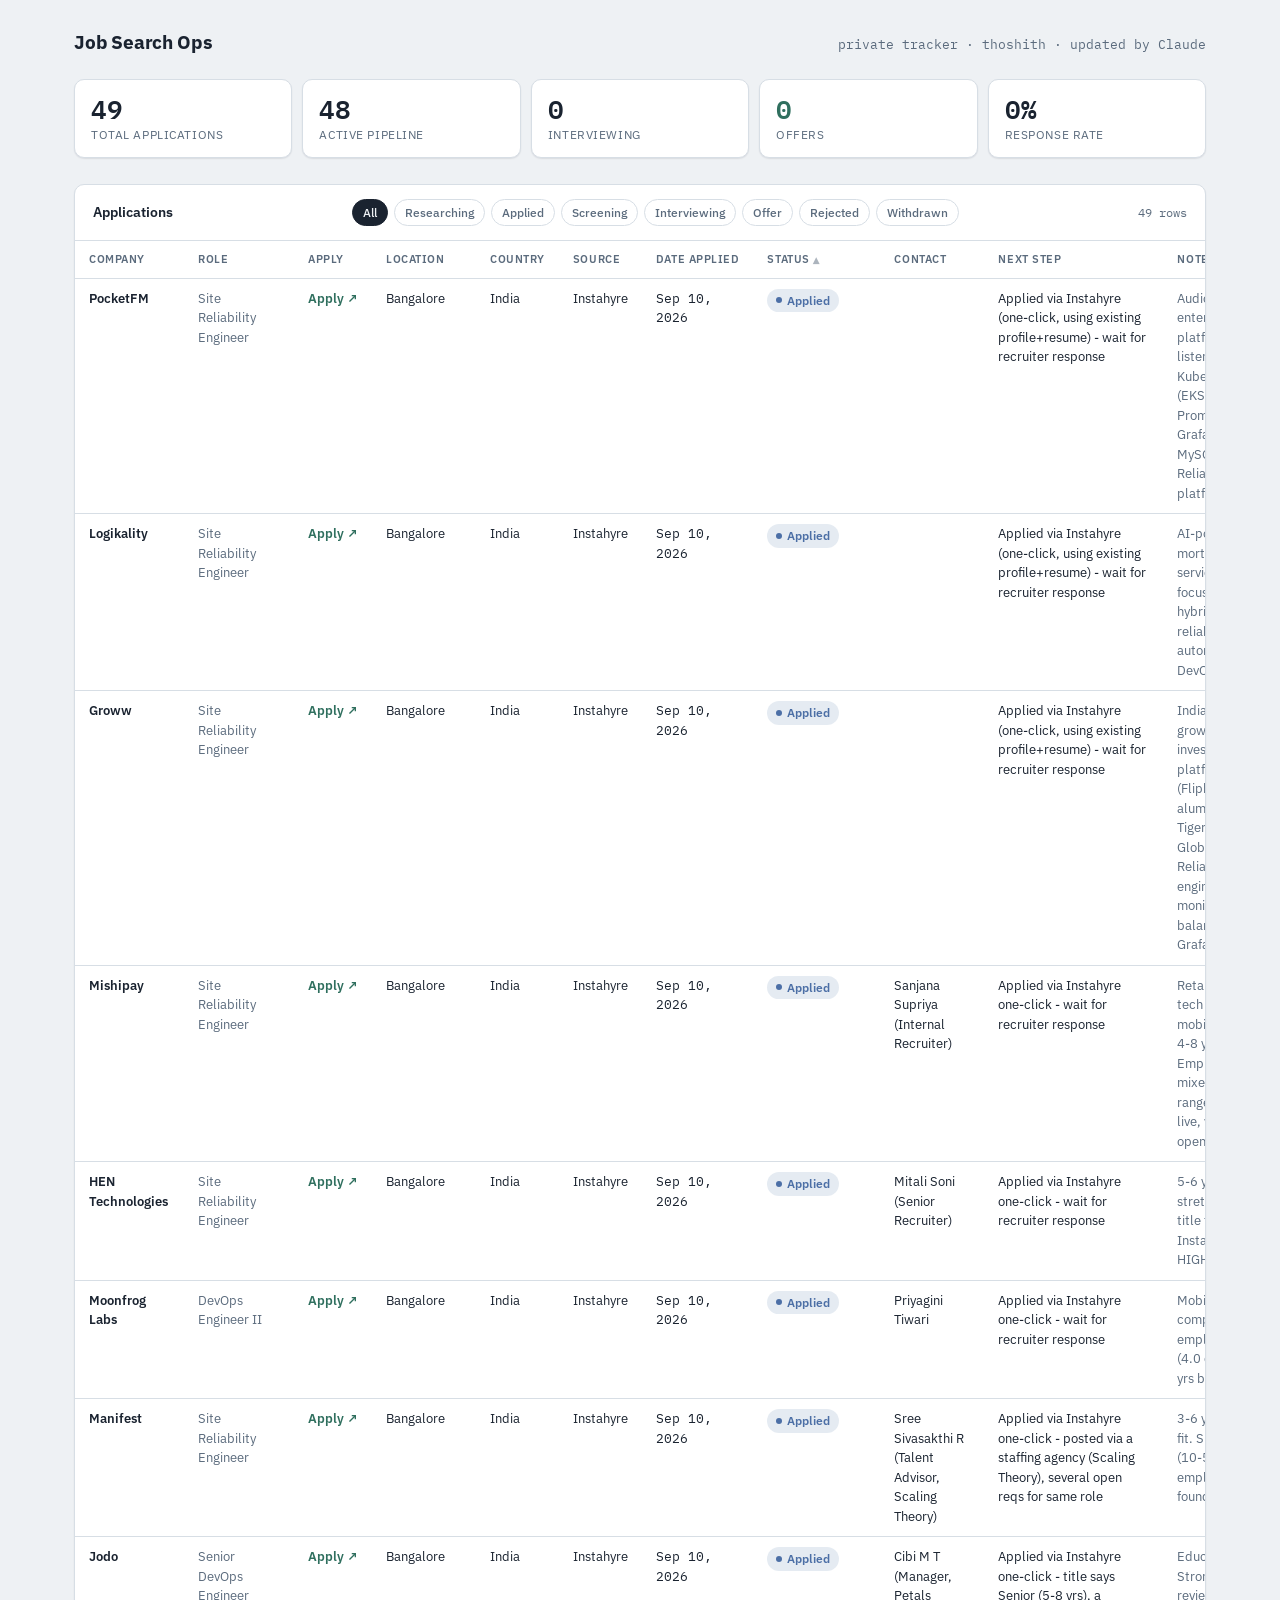
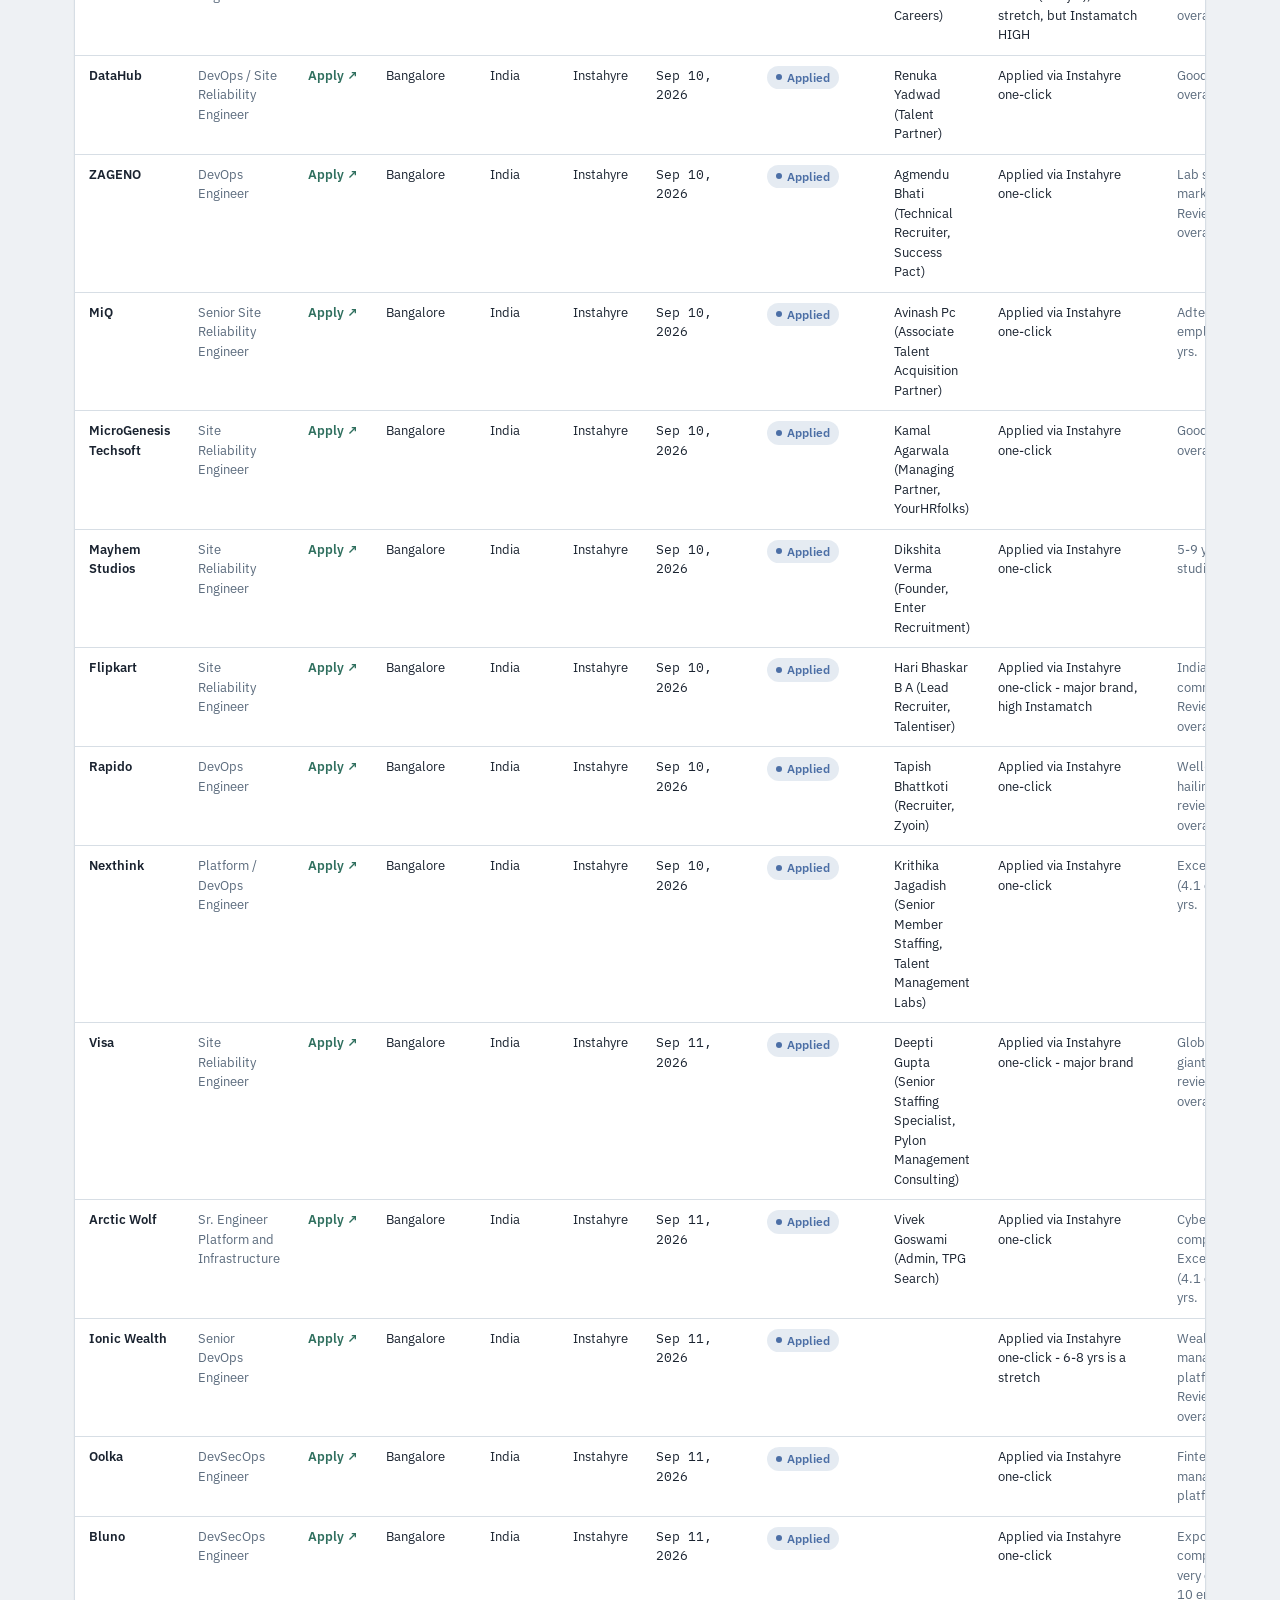
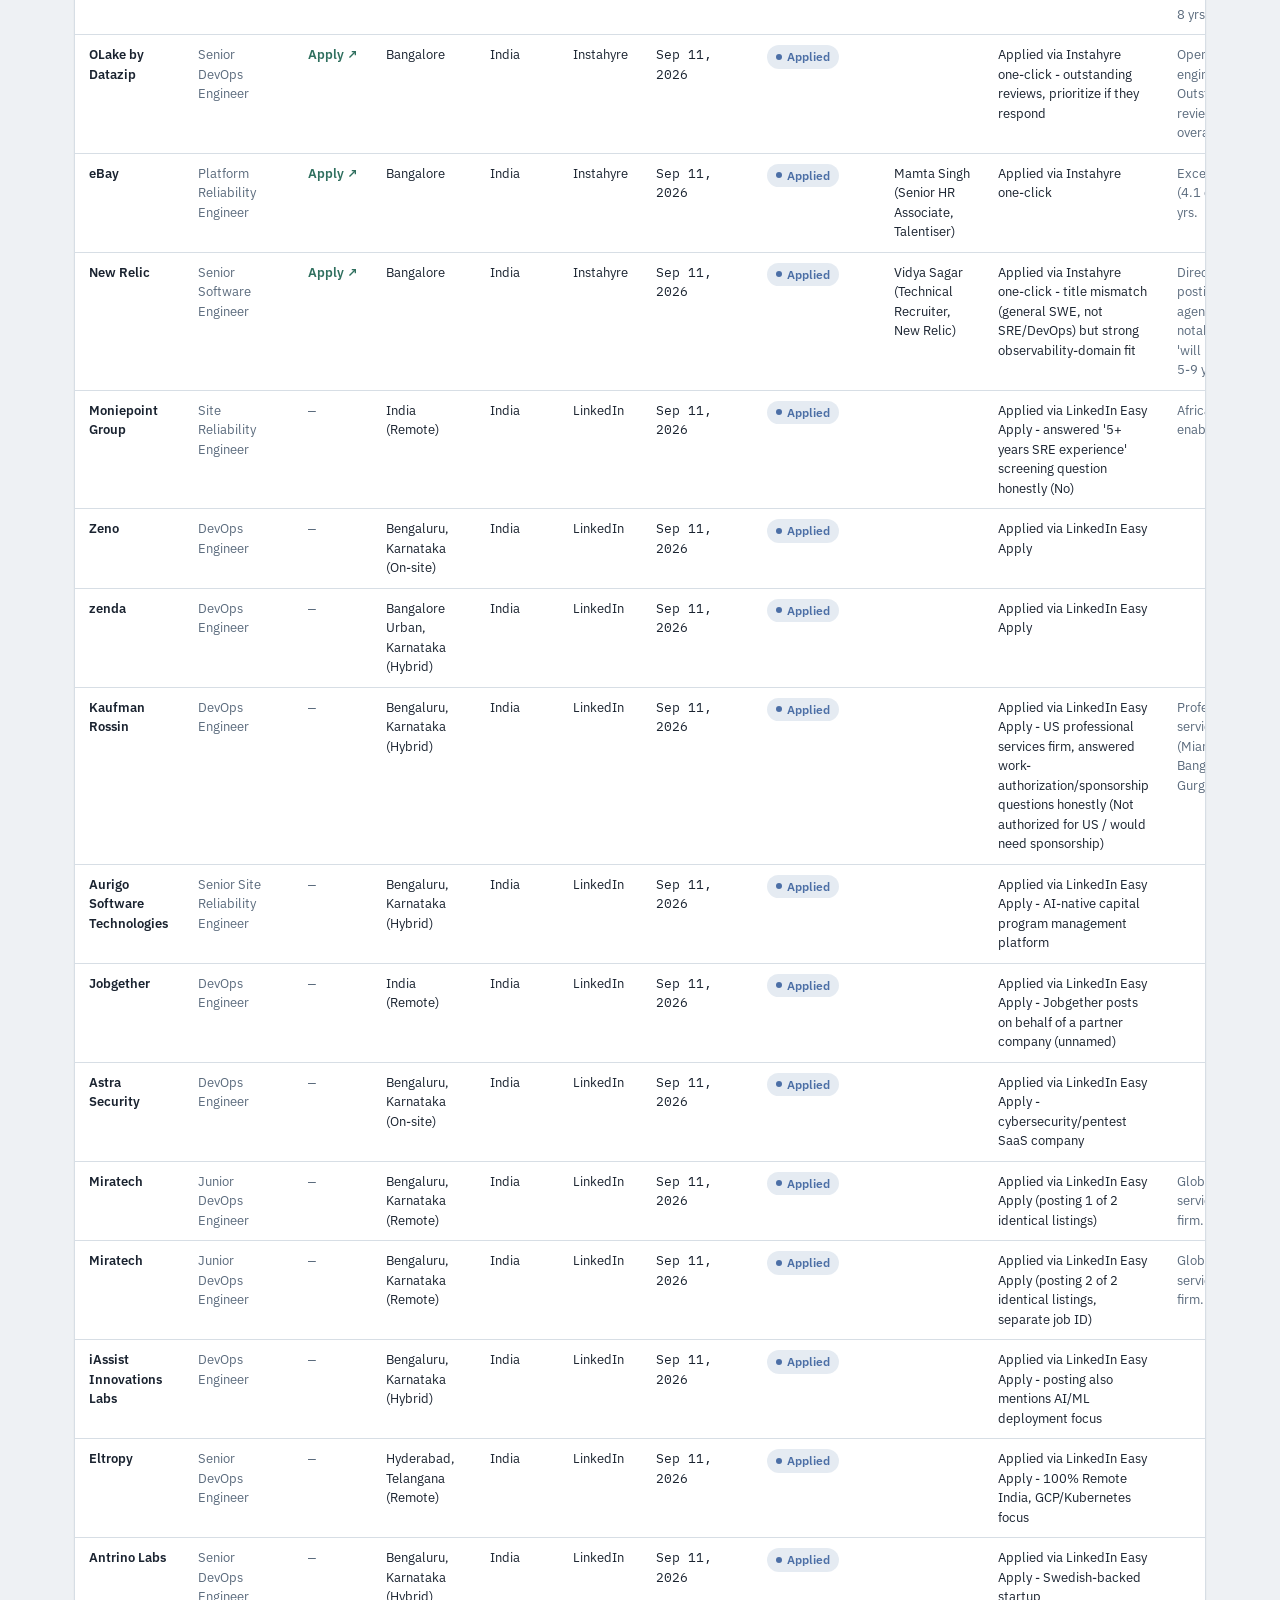
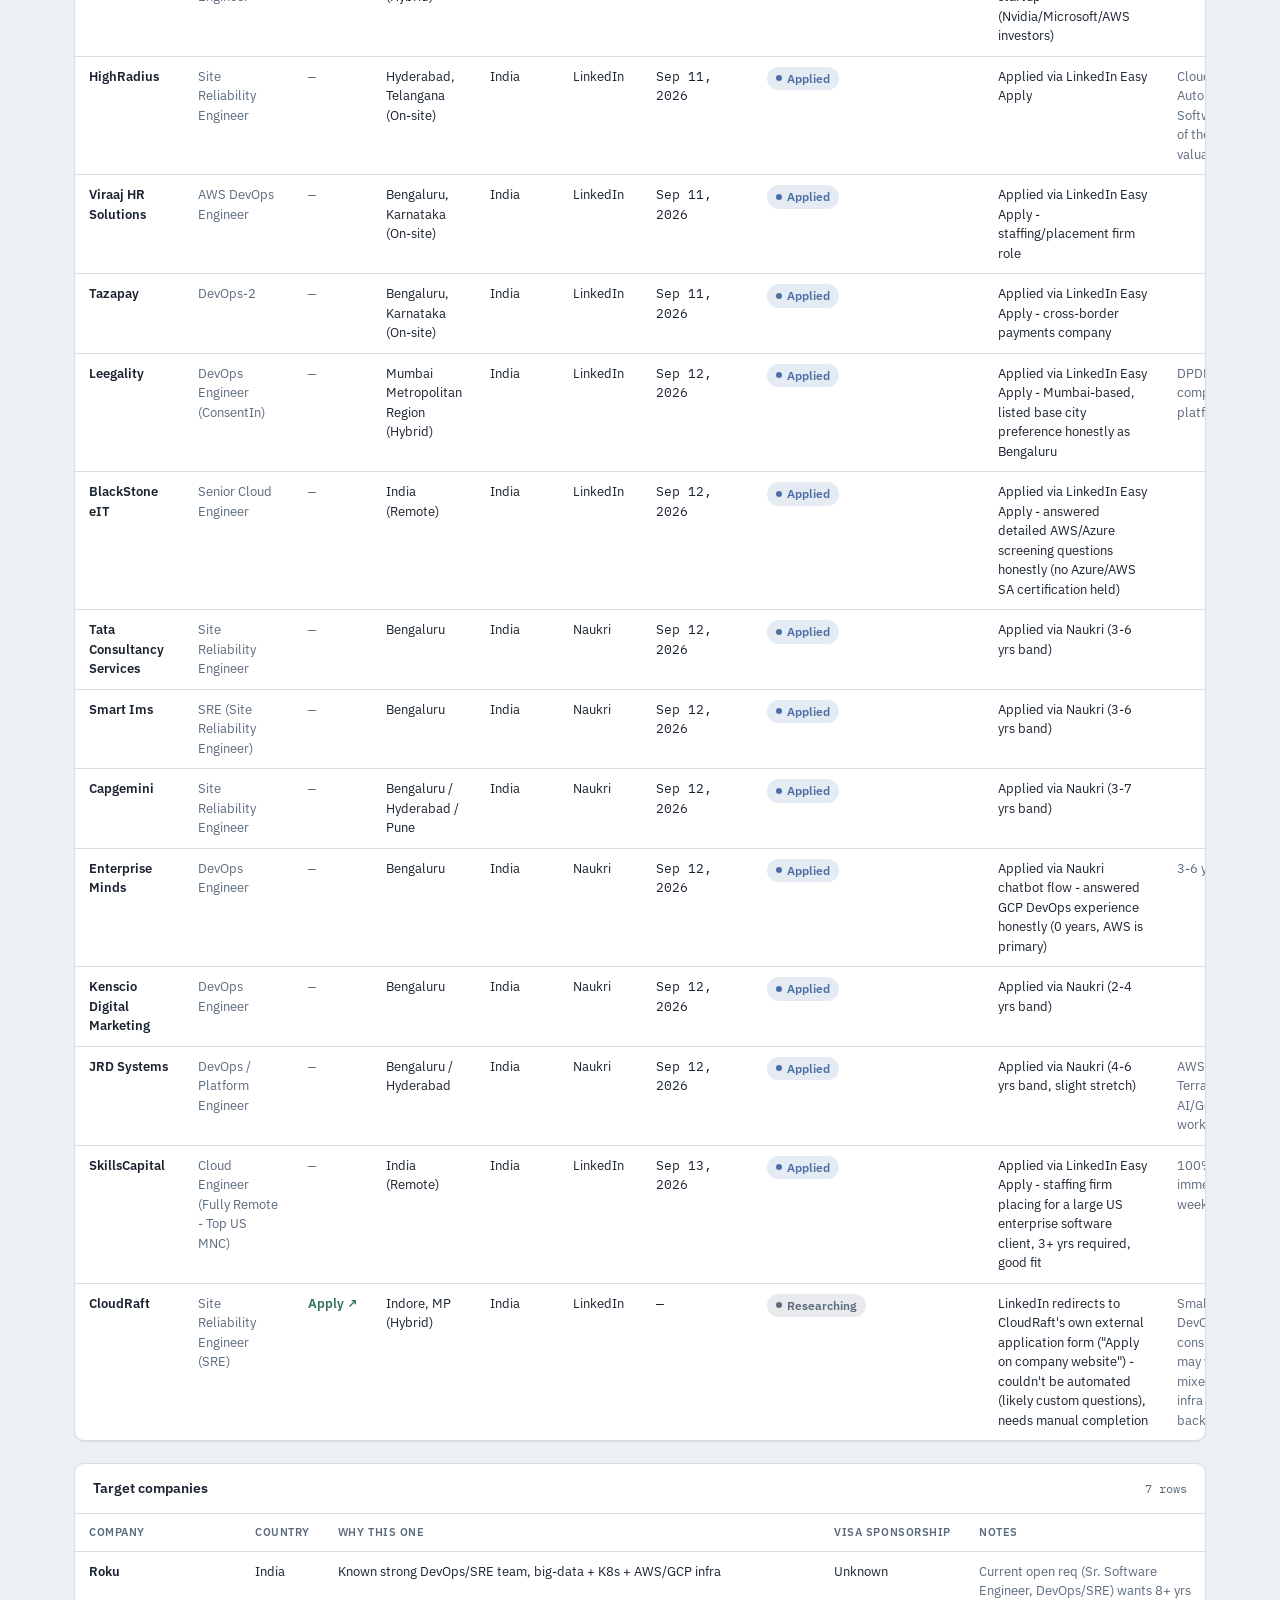
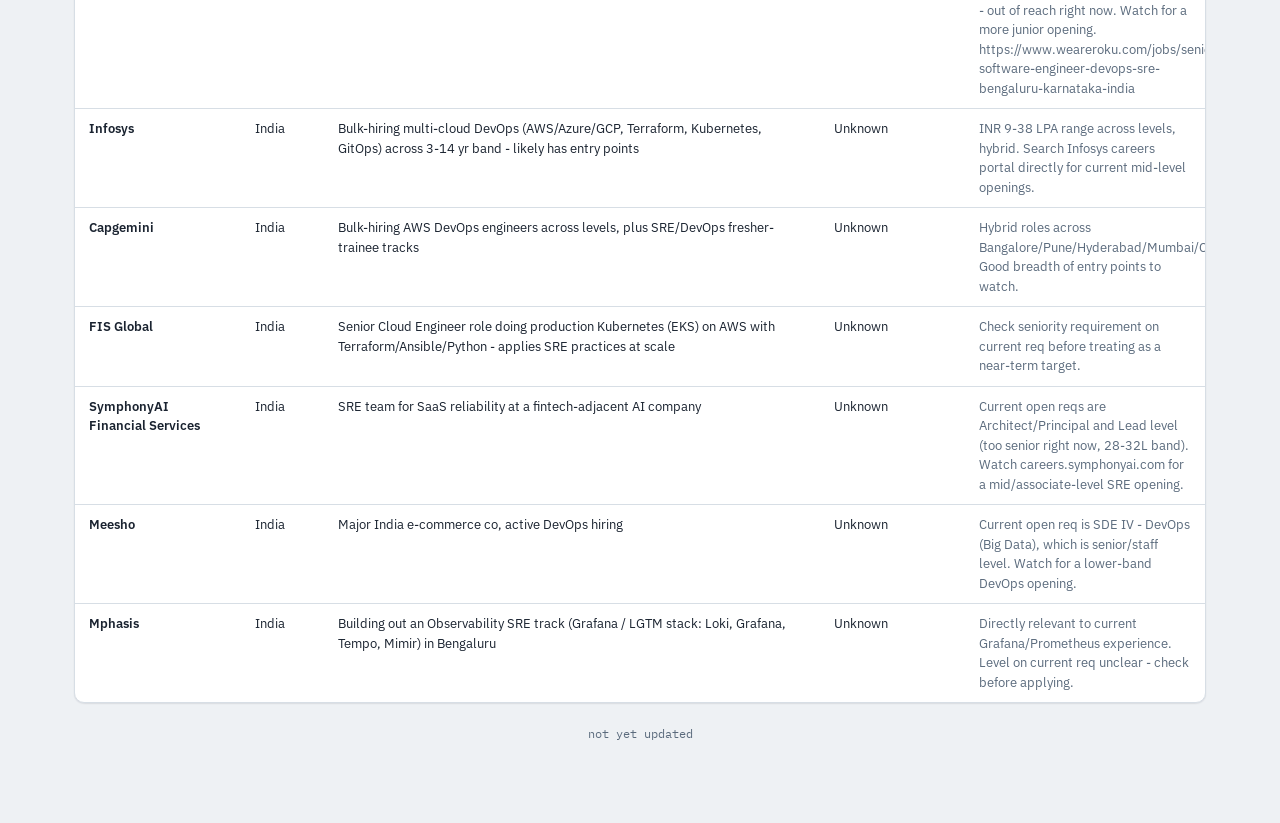
==== commit c2e9602e: "Update job search tracker: add SkillsCapital application Co-Authored-By: Claude Sonnet 5 <noreply@an" ====
--- a/tracker.html
+++ b/tracker.html
@@ -161,7 +161,7 @@
 </div>
 
 <script>
-const STATE = {"applications": [{"id": "02279531", "company": "CloudRaft", "role": "Site Reliability Engineer (SRE)", "location": "Indore, MP (Hybrid)", "country": "India", "source": "LinkedIn", "dateApplied": "", "status": "Researching", "contact": "", "nextStep": "LinkedIn redirects to CloudRaft's own external application form (\"Apply on company website\") - couldn't be automated (likely custom questions), needs manual completion", "notes": "Smaller DevOps/SRE consulting firm - may value the mixed traditional-infra + K8s background", "link": "https://in.linkedin.com/jobs/view/site-reliability-engineer-sre-at-cloudraft-4406564549"}, {"id": "1f691268", "company": "PocketFM", "role": "Site Reliability Engineer", "location": "Bangalore", "country": "India", "source": "Instahyre", "dateApplied": "2026-09-10", "status": "Applied", "contact": "", "nextStep": "Applied via Instahyre (one-click, using existing profile+resume) - wait for recruiter response", "notes": "Audio-series entertainment platform, 80M listeners. Kubernetes (EKS/GKE), Prometheus, Grafana, CI/CD, MySQL, Python. Reliability + platform ops role.", "link": "https://www.instahyre.com/job-434095-site-reliability-engineer-at-pocketfm-bangalore"}, {"id": "cdc06a6b", "company": "Logikality", "role": "Site Reliability Engineer", "location": "Bangalore", "country": "India", "source": "Instahyre", "dateApplied": "2026-09-10", "status": "Applied", "contact": "", "nextStep": "Applied via Instahyre (one-click, using existing profile+resume) - wait for recruiter response", "notes": "AI-powered mortgage/fintech services (US-focused). Cloud + hybrid infra reliability, automation, DevOps.", "link": "https://www.instahyre.com/job-435297-site-reliability-engineer-at-logikality-bangalore"}, {"id": "57e3fbc6", "company": "Groww", "role": "Site Reliability Engineer", "location": "Bangalore", "country": "India", "source": "Instahyre", "dateApplied": "2026-09-10", "status": "Applied", "contact": "", "nextStep": "Applied via Instahyre (one-click, using existing profile+resume) - wait for recruiter response", "notes": "India's fastest-growing investment platform (Flipkart/ICICI alums, backed by Tiger Global/Sequoia). Reliability engineering, monitoring, load balancing, Grafana.", "link": "https://www.instahyre.com/job-431271-site-reliability-engineer-at-groww-2-bangalore"}, {"id": "944e0a6e", "company": "Mishipay", "role": "Site Reliability Engineer", "location": "Bangalore", "country": "India", "source": "Instahyre", "dateApplied": "2026-09-10", "status": "Applied", "contact": "Sanjana Supriya (Internal Recruiter)", "nextStep": "Applied via Instahyre one-click - wait for recruiter response", "notes": "Retail/checkout tech (in-store mobile checkout). 4-8 yrs band. Employee reviews mixed (2.5-3.7 range) but still a live, verified opening.", "link": "https://www.instahyre.com/job-434220-site-reliability-engineer-at-mishipay-2-bangalore"}, {"id": "60fe3ac2", "company": "HEN Technologies", "role": "Site Reliability Engineer", "location": "Bangalore", "country": "India", "source": "Instahyre", "dateApplied": "2026-09-10", "status": "Applied", "contact": "Mitali Soni (Senior Recruiter)", "nextStep": "Applied via Instahyre one-click - wait for recruiter response", "notes": "5-6 yr band (slight stretch vs current title tenure) but Instamatch score HIGH.", "link": "https://www.instahyre.com/job-426658-site-reliability-engineer-at-hen-technologies-bangalore"}, {"id": "67cc0215", "company": "Moonfrog Labs", "role": "DevOps Engineer II", "location": "Bangalore", "country": "India", "source": "Instahyre", "dateApplied": "2026-09-10", "status": "Applied", "contact": "Priyagini Tiwari", "nextStep": "Applied via Instahyre one-click - wait for recruiter response", "notes": "Mobile gaming company, good employee reviews (4.0 overall). 4-8 yrs band.", "link": "https://www.instahyre.com/job-426332-devops-engineer-ii-at-moonfrog-labs-bangalore"}, {"id": "d9c5960a", "company": "Manifest", "role": "Site Reliability Engineer", "location": "Bangalore", "country": "India", "source": "Instahyre", "dateApplied": "2026-09-10", "status": "Applied", "contact": "Sree Sivasakthi R (Talent Advisor, Scaling Theory)", "nextStep": "Applied via Instahyre one-click - posted via a staffing agency (Scaling Theory), several open reqs for same role", "notes": "3-6 yr band, strong fit. Small company (10-50 employees), founded 2023.", "link": "https://www.instahyre.com/job-431762-site-reliability-engineer-at-manifest-2-bangalore"}, {"id": "ba3c323a", "company": "Jodo", "role": "Senior DevOps Engineer", "location": "Bangalore", "country": "India", "source": "Instahyre", "dateApplied": "2026-09-10", "status": "Applied", "contact": "Cibi M T (Manager, Petals Careers)", "nextStep": "Applied via Instahyre one-click - title says Senior (5-8 yrs), a stretch, but Instamatch HIGH", "notes": "Education fintech. Strong employee reviews (4.3 overall).", "link": "https://www.instahyre.com/job-435262-senior-devops-engineer-at-jodo-bangalore"}, {"id": "f46eb85b", "company": "DataHub", "role": "DevOps / Site Reliability Engineer", "location": "Bangalore", "country": "India", "source": "Instahyre", "dateApplied": "2026-09-10", "status": "Applied", "contact": "Renuka Yadwad (Talent Partner)", "nextStep": "Applied via Instahyre one-click", "notes": "Good reviews (3.8 overall). 4-8 yrs.", "link": "https://www.instahyre.com/job-441411-devops-site-reliability-engineer-at-datahub-bangalore"}, {"id": "da49ee6d", "company": "ZAGENO", "role": "DevOps Engineer", "location": "Bangalore", "country": "India", "source": "Instahyre", "dateApplied": "2026-09-10", "status": "Applied", "contact": "Agmendu Bhati (Technical Recruiter, Success Pact)", "nextStep": "Applied via Instahyre one-click", "notes": "Lab supplies marketplace. Reviews 3.8 overall. 4-8 yrs.", "link": "https://www.instahyre.com/job-437187-devops-engineer-at-zageno-bangalore"}, {"id": "8c0213f2", "company": "MiQ", "role": "Senior Site Reliability Engineer", "location": "Bangalore", "country": "India", "source": "Instahyre", "dateApplied": "2026-09-10", "status": "Applied", "contact": "Avinash Pc (Associate Talent Acquisition Partner)", "nextStep": "Applied via Instahyre one-click", "notes": "Adtech, 500-1000 employees. 4-8 yrs.", "link": "https://www.instahyre.com/job-433232-senior-site-reliability-engineer-at-miq-bangalore"}, {"id": "b26d7440", "company": "MicroGenesis Techsoft", "role": "Site Reliability Engineer", "location": "Bangalore", "country": "India", "source": "Instahyre", "dateApplied": "2026-09-10", "status": "Applied", "contact": "Kamal Agarwala (Managing Partner, YourHRfolks)", "nextStep": "Applied via Instahyre one-click", "notes": "Good reviews (4.0 overall). 5-9 yrs.", "link": "https://www.instahyre.com/job-431104-site-reliability-engineer-at-microgenesis-techsoft-bangalore"}, {"id": "85f3d432", "company": "Mayhem Studios", "role": "Site Reliability Engineer", "location": "Bangalore", "country": "India", "source": "Instahyre", "dateApplied": "2026-09-10", "status": "Applied", "contact": "Dikshita Verma (Founder, Enter Recruitment)", "nextStep": "Applied via Instahyre one-click", "notes": "5-9 yrs, small studio (50-200).", "link": "https://www.instahyre.com/job-418284-site-reliability-engineer-at-mayhem-studios-bangalore"}, {"id": "6d0f7f4e", "company": "Flipkart", "role": "Site Reliability Engineer", "location": "Bangalore", "country": "India", "source": "Instahyre", "dateApplied": "2026-09-10", "status": "Applied", "contact": "Hari Bhaskar B A (Lead Recruiter, Talentiser)", "nextStep": "Applied via Instahyre one-click - major brand, high Instamatch", "notes": "India's largest e-commerce co. Reviews 3.8 overall. 5-9 yrs.", "link": "https://www.instahyre.com/job-413333-site-reliability-engineer-at-flipkart-bangalore"}, {"id": "0e7880e2", "company": "Rapido", "role": "DevOps Engineer", "location": "Bangalore", "country": "India", "source": "Instahyre", "dateApplied": "2026-09-10", "status": "Applied", "contact": "Tapish Bhattkoti (Recruiter, Zyoin)", "nextStep": "Applied via Instahyre one-click", "notes": "Well-known ride-hailing app. Good reviews (3.9 overall). 5-8 yrs.", "link": "https://www.instahyre.com/job-389311-devops-engineer-at-rapido-bangalore"}, {"id": "13442334", "company": "Nexthink", "role": "Platform / DevOps Engineer", "location": "Bangalore", "country": "India", "source": "Instahyre", "dateApplied": "2026-09-10", "status": "Applied", "contact": "Krithika Jagadish (Senior Member Staffing, Talent Management Labs)", "nextStep": "Applied via Instahyre one-click", "notes": "Excellent reviews (4.1 overall). 5-9 yrs.", "link": "https://www.instahyre.com/job-411582-platform-devops-engineer-at-nexthink-bangalore"}, {"id": "68f39989", "company": "Visa", "role": "Site Reliability Engineer", "location": "Bangalore", "country": "India", "source": "Instahyre", "dateApplied": "2026-09-11", "status": "Applied", "contact": "Deepti Gupta (Senior Staffing Specialist, Pylon Management Consulting)", "nextStep": "Applied via Instahyre one-click - major brand", "notes": "Global payments giant. Good reviews (3.8 overall). 5-9 yrs.", "link": "https://www.instahyre.com/job-419771-site-reliability-engineer-at-visa-2-bangalore"}, {"id": "5c3b3046", "company": "Arctic Wolf", "role": "Sr. Engineer Platform and Infrastructure", "location": "Bangalore", "country": "India", "source": "Instahyre", "dateApplied": "2026-09-11", "status": "Applied", "contact": "Vivek Goswami (Admin, TPG Search)", "nextStep": "Applied via Instahyre one-click", "notes": "Cybersecurity company. Excellent reviews (4.1 overall). 5-9 yrs.", "link": "https://www.instahyre.com/job-365094-sr-engineer-platform-and-infrastructure-at-arctic-wolf-bangalore"}, {"id": "219c2c4e", "company": "Ionic Wealth", "role": "Senior DevOps Engineer", "location": "Bangalore", "country": "India", "source": "Instahyre", "dateApplied": "2026-09-11", "status": "Applied", "contact": "", "nextStep": "Applied via Instahyre one-click - 6-8 yrs is a stretch", "notes": "Wealth management platform for HNIs. Reviews 4.0 overall.", "link": "https://www.instahyre.com/job-435909-senior-devops-engineer-at-ionic-wealth-bangalore"}, {"id": "f456fec9", "company": "Oolka", "role": "DevSecOps Engineer", "location": "Bangalore", "country": "India", "source": "Instahyre", "dateApplied": "2026-09-11", "status": "Applied", "contact": "", "nextStep": "Applied via Instahyre one-click", "notes": "Fintech credit management platform. 5-9 yrs.", "link": "https://www.instahyre.com/job-428056-devsecops-engineer-at-oolka-bangalore"}, {"id": "f18c0345", "company": "Bluno", "role": "DevSecOps Engineer", "location": "Bangalore", "country": "India", "source": "Instahyre", "dateApplied": "2026-09-11", "status": "Applied", "contact": "", "nextStep": "Applied via Instahyre one-click", "notes": "Export/import compliance tech, very early stage (0-10 employees). 5-8 yrs.", "link": "https://www.instahyre.com/job-441460-devsecops-engineer-at-bluno-bangalore"}, {"id": "90ad3466", "company": "OLake by Datazip", "role": "Senior DevOps Engineer", "location": "Bangalore", "country": "India", "source": "Instahyre", "dateApplied": "2026-09-11", "status": "Applied", "contact": "", "nextStep": "Applied via Instahyre one-click - outstanding reviews, prioritize if they respond", "notes": "Open-source data engine. Outstanding reviews (4.7 overall!). 4-7 yrs.", "link": "https://www.instahyre.com/job-435861-senior-devops-engineer-at-olaketm-by-datazip-bangalore"}, {"id": "b14a45ff", "company": "eBay", "role": "Platform Reliability Engineer", "location": "Bangalore", "country": "India", "source": "Instahyre", "dateApplied": "2026-09-11", "status": "Applied", "contact": "Mamta Singh (Senior HR Associate, Talentiser)", "nextStep": "Applied via Instahyre one-click", "notes": "Excellent reviews (4.1 overall). 5-9 yrs.", "link": "https://www.instahyre.com/job-430395-platform-reliability-engineer-at-ebay-bangalore"}, {"id": "42e5fc28", "company": "New Relic", "role": "Senior Software Engineer", "location": "Bangalore", "country": "India", "source": "Instahyre", "dateApplied": "2026-09-11", "status": "Applied", "contact": "Vidya Sagar (Technical Recruiter, New Relic)", "nextStep": "Applied via Instahyre one-click - title mismatch (general SWE, not SRE/DevOps) but strong observability-domain fit", "notes": "Direct company posting, not agency. Reviews notably mixed (2.5 'will recommend'). 5-9 yrs.", "link": "https://www.instahyre.com/job-420578-senior-software-engineer-at-new-relic-bangalore"}, {"id": "a1b2c301", "company": "Moniepoint Group", "role": "Site Reliability Engineer", "location": "India (Remote)", "country": "India", "source": "LinkedIn", "dateApplied": "2026-09-11", "status": "Applied", "contact": "", "nextStep": "Applied via LinkedIn Easy Apply - answered '5+ years SRE experience' screening question honestly (No)", "notes": "African fintech enabler.", "link": ""}, {"id": "a1b2c302", "company": "Zeno", "role": "DevOps Engineer", "location": "Bengaluru, Karnataka (On-site)", "country": "India", "source": "LinkedIn", "dateApplied": "2026-09-11", "status": "Applied", "contact": "", "nextStep": "Applied via LinkedIn Easy Apply", "notes": "", "link": ""}, {"id": "a1b2c303", "company": "zenda", "role": "DevOps Engineer", "location": "Bangalore Urban, Karnataka (Hybrid)", "country": "India", "source": "LinkedIn", "dateApplied": "2026-09-11", "status": "Applied", "contact": "", "nextStep": "Applied via LinkedIn Easy Apply", "notes": "", "link": ""}, {"id": "a1b2c304", "company": "Kaufman Rossin", "role": "DevOps Engineer", "location": "Bengaluru, Karnataka (Hybrid)", "country": "India", "source": "LinkedIn", "dateApplied": "2026-09-11", "status": "Applied", "contact": "", "nextStep": "Applied via LinkedIn Easy Apply - US professional services firm, answered work-authorization/sponsorship questions honestly (Not authorized for US / would need sponsorship)", "notes": "Professional services firm (Miami HQ), Bangalore + Gurgaon offices.", "link": ""}, {"id": "a1b2c305", "company": "Aurigo Software Technologies", "role": "Senior Site Reliability Engineer", "location": "Bengaluru, Karnataka (Hybrid)", "country": "India", "source": "LinkedIn", "dateApplied": "2026-09-11", "status": "Applied", "contact": "", "nextStep": "Applied via LinkedIn Easy Apply - AI-native capital program management platform", "notes": "", "link": ""}, {"id": "a1b2c306", "company": "Jobgether", "role": "DevOps Engineer", "location": "India (Remote)", "country": "India", "source": "LinkedIn", "dateApplied": "2026-09-11", "status": "Applied", "contact": "", "nextStep": "Applied via LinkedIn Easy Apply - Jobgether posts on behalf of a partner company (unnamed)", "notes": "", "link": ""}, {"id": "a1b2c307", "company": "Astra Security", "role": "DevOps Engineer", "location": "Bengaluru, Karnataka (On-site)", "country": "India", "source": "LinkedIn", "dateApplied": "2026-09-11", "status": "Applied", "contact": "", "nextStep": "Applied via LinkedIn Easy Apply - cybersecurity/pentest SaaS company", "notes": "", "link": ""}, {"id": "a1b2c308", "company": "Miratech", "role": "Junior DevOps Engineer", "location": "Bengaluru, Karnataka (Remote)", "country": "India", "source": "LinkedIn", "dateApplied": "2026-09-11", "status": "Applied", "contact": "", "nextStep": "Applied via LinkedIn Easy Apply (posting 1 of 2 identical listings)", "notes": "Global IT services/consulting firm.", "link": ""}, {"id": "a1b2c309", "company": "Miratech", "role": "Junior DevOps Engineer", "location": "Bengaluru, Karnataka (Remote)", "country": "India", "source": "LinkedIn", "dateApplied": "2026-09-11", "status": "Applied", "contact": "", "nextStep": "Applied via LinkedIn Easy Apply (posting 2 of 2 identical listings, separate job ID)", "notes": "Global IT services/consulting firm.", "link": ""}, {"id": "a1b2c30a", "company": "iAssist Innovations Labs", "role": "DevOps Engineer", "location": "Bengaluru, Karnataka (Hybrid)", "country": "India", "source": "LinkedIn", "dateApplied": "2026-09-11", "status": "Applied", "contact": "", "nextStep": "Applied via LinkedIn Easy Apply - posting also mentions AI/ML deployment focus", "notes": "", "link": ""}, {"id": "a1b2c30b", "company": "Eltropy", "role": "Senior DevOps Engineer", "location": "Hyderabad, Telangana (Remote)", "country": "India", "source": "LinkedIn", "dateApplied": "2026-09-11", "status": "Applied", "contact": "", "nextStep": "Applied via LinkedIn Easy Apply - 100% Remote India, GCP/Kubernetes focus", "notes": "", "link": ""}, {"id": "a1b2c30c", "company": "Antrino Labs", "role": "Senior DevOps Engineer", "location": "Bengaluru, Karnataka (Hybrid)", "country": "India", "source": "LinkedIn", "dateApplied": "2026-09-11", "status": "Applied", "contact": "", "nextStep": "Applied via LinkedIn Easy Apply - Swedish-backed startup (Nvidia/Microsoft/AWS investors)", "notes": "", "link": ""}, {"id": "a1b2c30d", "company": "HighRadius", "role": "Site Reliability Engineer", "location": "Hyderabad, Telangana (On-site)", "country": "India", "source": "LinkedIn", "dateApplied": "2026-09-11", "status": "Applied", "contact": "", "nextStep": "Applied via LinkedIn Easy Apply", "notes": "Cloud-based Autonomous Software for Office of the CFO, $3.1B valuation.", "link": ""}, {"id": "a1b2c30e", "company": "Viraaj HR Solutions", "role": "AWS DevOps Engineer", "location": "Bengaluru, Karnataka (On-site)", "country": "India", "source": "LinkedIn", "dateApplied": "2026-09-11", "status": "Applied", "contact": "", "nextStep": "Applied via LinkedIn Easy Apply - staffing/placement firm role", "notes": "", "link": ""}, {"id": "a1b2c30f", "company": "Tazapay", "role": "DevOps-2", "location": "Bengaluru, Karnataka (On-site)", "country": "India", "source": "LinkedIn", "dateApplied": "2026-09-11", "status": "Applied", "contact": "", "nextStep": "Applied via LinkedIn Easy Apply - cross-border payments company", "notes": "", "link": ""}, {"id": "a1b2c310", "company": "Leegality", "role": "DevOps Engineer (ConsentIn)", "location": "Mumbai Metropolitan Region (Hybrid)", "country": "India", "source": "LinkedIn", "dateApplied": "2026-09-12", "status": "Applied", "contact": "", "nextStep": "Applied via LinkedIn Easy Apply - Mumbai-based, listed base city preference honestly as Bengaluru", "notes": "DPDP/privacy compliance platform.", "link": ""}, {"id": "a1b2c311", "company": "BlackStone eIT", "role": "Senior Cloud Engineer", "location": "India (Remote)", "country": "India", "source": "LinkedIn", "dateApplied": "2026-09-12", "status": "Applied", "contact": "", "nextStep": "Applied via LinkedIn Easy Apply - answered detailed AWS/Azure screening questions honestly (no Azure/AWS SA certification held)", "notes": "", "link": ""}, {"id": "a1b2c312", "company": "Tata Consultancy Services", "role": "Site Reliability Engineer", "location": "Bengaluru", "country": "India", "source": "Naukri", "dateApplied": "2026-09-12", "status": "Applied", "contact": "", "nextStep": "Applied via Naukri (3-6 yrs band)", "notes": "", "link": ""}, {"id": "a1b2c313", "company": "Smart Ims", "role": "SRE (Site Reliability Engineer)", "location": "Bengaluru", "country": "India", "source": "Naukri", "dateApplied": "2026-09-12", "status": "Applied", "contact": "", "nextStep": "Applied via Naukri (3-6 yrs band)", "notes": "", "link": ""}, {"id": "a1b2c314", "company": "Capgemini", "role": "Site Reliability Engineer", "location": "Bengaluru / Hyderabad / Pune", "country": "India", "source": "Naukri", "dateApplied": "2026-09-12", "status": "Applied", "contact": "", "nextStep": "Applied via Naukri (3-7 yrs band)", "notes": "", "link": ""}, {"id": "a1b2c315", "company": "Enterprise Minds", "role": "DevOps Engineer", "location": "Bengaluru", "country": "India", "source": "Naukri", "dateApplied": "2026-09-12", "status": "Applied", "contact": "", "nextStep": "Applied via Naukri chatbot flow - answered GCP DevOps experience honestly (0 years, AWS is primary)", "notes": "3-6 yrs band.", "link": ""}, {"id": "a1b2c316", "company": "Kenscio Digital Marketing", "role": "DevOps Engineer", "location": "Bengaluru", "country": "India", "source": "Naukri", "dateApplied": "2026-09-12", "status": "Applied", "contact": "", "nextStep": "Applied via Naukri (2-4 yrs band)", "notes": "", "link": ""}, {"id": "a1b2c317", "company": "JRD Systems", "role": "DevOps / Platform Engineer", "location": "Bengaluru / Hyderabad", "country": "India", "source": "Naukri", "dateApplied": "2026-09-12", "status": "Applied", "contact": "", "nextStep": "Applied via Naukri (4-6 yrs band, slight stretch)", "notes": "AWS, Kubernetes, Terraform, CI/CD, AI/GenAI workloads.", "link": ""}], "targets": [{"id": "dc453369", "company": "Roku", "country": "India", "why": "Known strong DevOps/SRE team, big-data + K8s + AWS/GCP infra", "visa": "Unknown", "notes": "Current open req (Sr. Software Engineer, DevOps/SRE) wants 8+ yrs - out of reach right now. Watch for a more junior opening. https://www.weareroku.com/jobs/senior-software-engineer-devops-sre-bengaluru-karnataka-india"}, {"id": "cdf0c2e5", "company": "Infosys", "country": "India", "why": "Bulk-hiring multi-cloud DevOps (AWS/Azure/GCP, Terraform, Kubernetes, GitOps) across 3-14 yr band - likely has entry points", "visa": "Unknown", "notes": "INR 9-38 LPA range across levels, hybrid. Search Infosys careers portal directly for current mid-level openings."}, {"id": "4abaa0ab", "company": "Capgemini", "country": "India", "why": "Bulk-hiring AWS DevOps engineers across levels, plus SRE/DevOps fresher-trainee tracks", "visa": "Unknown", "notes": "Hybrid roles across Bangalore/Pune/Hyderabad/Mumbai/Chennai. Good breadth of entry points to watch."}, {"id": "0bfc3694", "company": "FIS Global", "country": "India", "why": "Senior Cloud Engineer role doing production Kubernetes (EKS) on AWS with Terraform/Ansible/Python - applies SRE practices at scale", "visa": "Unknown", "notes": "Check seniority requirement on current req before treating as a near-term target."}, {"id": "6572bd8c", "company": "SymphonyAI Financial Services", "country": "India", "why": "SRE team for SaaS reliability at a fintech-adjacent AI company", "visa": "Unknown", "notes": "Current open reqs are Architect/Principal and Lead level (too senior right now, 28-32L band). Watch careers.symphonyai.com for a mid/associate-level SRE opening."}, {"id": "0a3ed07a", "company": "Meesho", "country": "India", "why": "Major India e-commerce co, active DevOps hiring", "visa": "Unknown", "notes": "Current open req is SDE IV - DevOps (Big Data), which is senior/staff level. Watch for a lower-band DevOps opening."}, {"id": "e0c71897", "company": "Mphasis", "country": "India", "why": "Building out an Observability SRE track (Grafana / LGTM stack: Loki, Grafana, Tempo, Mimir) in Bengaluru", "visa": "Unknown", "notes": "Directly relevant to current Grafana/Prometheus experience. Level on current req unclear - check before applying."}], "updatedAt": null};
+const STATE = {"applications": [{"id": "02279531", "company": "CloudRaft", "role": "Site Reliability Engineer (SRE)", "location": "Indore, MP (Hybrid)", "country": "India", "source": "LinkedIn", "dateApplied": "", "status": "Researching", "contact": "", "nextStep": "LinkedIn redirects to CloudRaft's own external application form (\"Apply on company website\") - couldn't be automated (likely custom questions), needs manual completion", "notes": "Smaller DevOps/SRE consulting firm - may value the mixed traditional-infra + K8s background", "link": "https://in.linkedin.com/jobs/view/site-reliability-engineer-sre-at-cloudraft-4406564549"}, {"id": "1f691268", "company": "PocketFM", "role": "Site Reliability Engineer", "location": "Bangalore", "country": "India", "source": "Instahyre", "dateApplied": "2026-09-10", "status": "Applied", "contact": "", "nextStep": "Applied via Instahyre (one-click, using existing profile+resume) - wait for recruiter response", "notes": "Audio-series entertainment platform, 80M listeners. Kubernetes (EKS/GKE), Prometheus, Grafana, CI/CD, MySQL, Python. Reliability + platform ops role.", "link": "https://www.instahyre.com/job-434095-site-reliability-engineer-at-pocketfm-bangalore"}, {"id": "cdc06a6b", "company": "Logikality", "role": "Site Reliability Engineer", "location": "Bangalore", "country": "India", "source": "Instahyre", "dateApplied": "2026-09-10", "status": "Applied", "contact": "", "nextStep": "Applied via Instahyre (one-click, using existing profile+resume) - wait for recruiter response", "notes": "AI-powered mortgage/fintech services (US-focused). Cloud + hybrid infra reliability, automation, DevOps.", "link": "https://www.instahyre.com/job-435297-site-reliability-engineer-at-logikality-bangalore"}, {"id": "57e3fbc6", "company": "Groww", "role": "Site Reliability Engineer", "location": "Bangalore", "country": "India", "source": "Instahyre", "dateApplied": "2026-09-10", "status": "Applied", "contact": "", "nextStep": "Applied via Instahyre (one-click, using existing profile+resume) - wait for recruiter response", "notes": "India's fastest-growing investment platform (Flipkart/ICICI alums, backed by Tiger Global/Sequoia). Reliability engineering, monitoring, load balancing, Grafana.", "link": "https://www.instahyre.com/job-431271-site-reliability-engineer-at-groww-2-bangalore"}, {"id": "944e0a6e", "company": "Mishipay", "role": "Site Reliability Engineer", "location": "Bangalore", "country": "India", "source": "Instahyre", "dateApplied": "2026-09-10", "status": "Applied", "contact": "Sanjana Supriya (Internal Recruiter)", "nextStep": "Applied via Instahyre one-click - wait for recruiter response", "notes": "Retail/checkout tech (in-store mobile checkout). 4-8 yrs band. Employee reviews mixed (2.5-3.7 range) but still a live, verified opening.", "link": "https://www.instahyre.com/job-434220-site-reliability-engineer-at-mishipay-2-bangalore"}, {"id": "60fe3ac2", "company": "HEN Technologies", "role": "Site Reliability Engineer", "location": "Bangalore", "country": "India", "source": "Instahyre", "dateApplied": "2026-09-10", "status": "Applied", "contact": "Mitali Soni (Senior Recruiter)", "nextStep": "Applied via Instahyre one-click - wait for recruiter response", "notes": "5-6 yr band (slight stretch vs current title tenure) but Instamatch score HIGH.", "link": "https://www.instahyre.com/job-426658-site-reliability-engineer-at-hen-technologies-bangalore"}, {"id": "67cc0215", "company": "Moonfrog Labs", "role": "DevOps Engineer II", "location": "Bangalore", "country": "India", "source": "Instahyre", "dateApplied": "2026-09-10", "status": "Applied", "contact": "Priyagini Tiwari", "nextStep": "Applied via Instahyre one-click - wait for recruiter response", "notes": "Mobile gaming company, good employee reviews (4.0 overall). 4-8 yrs band.", "link": "https://www.instahyre.com/job-426332-devops-engineer-ii-at-moonfrog-labs-bangalore"}, {"id": "d9c5960a", "company": "Manifest", "role": "Site Reliability Engineer", "location": "Bangalore", "country": "India", "source": "Instahyre", "dateApplied": "2026-09-10", "status": "Applied", "contact": "Sree Sivasakthi R (Talent Advisor, Scaling Theory)", "nextStep": "Applied via Instahyre one-click - posted via a staffing agency (Scaling Theory), several open reqs for same role", "notes": "3-6 yr band, strong fit. Small company (10-50 employees), founded 2023.", "link": "https://www.instahyre.com/job-431762-site-reliability-engineer-at-manifest-2-bangalore"}, {"id": "ba3c323a", "company": "Jodo", "role": "Senior DevOps Engineer", "location": "Bangalore", "country": "India", "source": "Instahyre", "dateApplied": "2026-09-10", "status": "Applied", "contact": "Cibi M T (Manager, Petals Careers)", "nextStep": "Applied via Instahyre one-click - title says Senior (5-8 yrs), a stretch, but Instamatch HIGH", "notes": "Education fintech. Strong employee reviews (4.3 overall).", "link": "https://www.instahyre.com/job-435262-senior-devops-engineer-at-jodo-bangalore"}, {"id": "f46eb85b", "company": "DataHub", "role": "DevOps / Site Reliability Engineer", "location": "Bangalore", "country": "India", "source": "Instahyre", "dateApplied": "2026-09-10", "status": "Applied", "contact": "Renuka Yadwad (Talent Partner)", "nextStep": "Applied via Instahyre one-click", "notes": "Good reviews (3.8 overall). 4-8 yrs.", "link": "https://www.instahyre.com/job-441411-devops-site-reliability-engineer-at-datahub-bangalore"}, {"id": "da49ee6d", "company": "ZAGENO", "role": "DevOps Engineer", "location": "Bangalore", "country": "India", "source": "Instahyre", "dateApplied": "2026-09-10", "status": "Applied", "contact": "Agmendu Bhati (Technical Recruiter, Success Pact)", "nextStep": "Applied via Instahyre one-click", "notes": "Lab supplies marketplace. Reviews 3.8 overall. 4-8 yrs.", "link": "https://www.instahyre.com/job-437187-devops-engineer-at-zageno-bangalore"}, {"id": "8c0213f2", "company": "MiQ", "role": "Senior Site Reliability Engineer", "location": "Bangalore", "country": "India", "source": "Instahyre", "dateApplied": "2026-09-10", "status": "Applied", "contact": "Avinash Pc (Associate Talent Acquisition Partner)", "nextStep": "Applied via Instahyre one-click", "notes": "Adtech, 500-1000 employees. 4-8 yrs.", "link": "https://www.instahyre.com/job-433232-senior-site-reliability-engineer-at-miq-bangalore"}, {"id": "b26d7440", "company": "MicroGenesis Techsoft", "role": "Site Reliability Engineer", "location": "Bangalore", "country": "India", "source": "Instahyre", "dateApplied": "2026-09-10", "status": "Applied", "contact": "Kamal Agarwala (Managing Partner, YourHRfolks)", "nextStep": "Applied via Instahyre one-click", "notes": "Good reviews (4.0 overall). 5-9 yrs.", "link": "https://www.instahyre.com/job-431104-site-reliability-engineer-at-microgenesis-techsoft-bangalore"}, {"id": "85f3d432", "company": "Mayhem Studios", "role": "Site Reliability Engineer", "location": "Bangalore", "country": "India", "source": "Instahyre", "dateApplied": "2026-09-10", "status": "Applied", "contact": "Dikshita Verma (Founder, Enter Recruitment)", "nextStep": "Applied via Instahyre one-click", "notes": "5-9 yrs, small studio (50-200).", "link": "https://www.instahyre.com/job-418284-site-reliability-engineer-at-mayhem-studios-bangalore"}, {"id": "6d0f7f4e", "company": "Flipkart", "role": "Site Reliability Engineer", "location": "Bangalore", "country": "India", "source": "Instahyre", "dateApplied": "2026-09-10", "status": "Applied", "contact": "Hari Bhaskar B A (Lead Recruiter, Talentiser)", "nextStep": "Applied via Instahyre one-click - major brand, high Instamatch", "notes": "India's largest e-commerce co. Reviews 3.8 overall. 5-9 yrs.", "link": "https://www.instahyre.com/job-413333-site-reliability-engineer-at-flipkart-bangalore"}, {"id": "0e7880e2", "company": "Rapido", "role": "DevOps Engineer", "location": "Bangalore", "country": "India", "source": "Instahyre", "dateApplied": "2026-09-10", "status": "Applied", "contact": "Tapish Bhattkoti (Recruiter, Zyoin)", "nextStep": "Applied via Instahyre one-click", "notes": "Well-known ride-hailing app. Good reviews (3.9 overall). 5-8 yrs.", "link": "https://www.instahyre.com/job-389311-devops-engineer-at-rapido-bangalore"}, {"id": "13442334", "company": "Nexthink", "role": "Platform / DevOps Engineer", "location": "Bangalore", "country": "India", "source": "Instahyre", "dateApplied": "2026-09-10", "status": "Applied", "contact": "Krithika Jagadish (Senior Member Staffing, Talent Management Labs)", "nextStep": "Applied via Instahyre one-click", "notes": "Excellent reviews (4.1 overall). 5-9 yrs.", "link": "https://www.instahyre.com/job-411582-platform-devops-engineer-at-nexthink-bangalore"}, {"id": "68f39989", "company": "Visa", "role": "Site Reliability Engineer", "location": "Bangalore", "country": "India", "source": "Instahyre", "dateApplied": "2026-09-11", "status": "Applied", "contact": "Deepti Gupta (Senior Staffing Specialist, Pylon Management Consulting)", "nextStep": "Applied via Instahyre one-click - major brand", "notes": "Global payments giant. Good reviews (3.8 overall). 5-9 yrs.", "link": "https://www.instahyre.com/job-419771-site-reliability-engineer-at-visa-2-bangalore"}, {"id": "5c3b3046", "company": "Arctic Wolf", "role": "Sr. Engineer Platform and Infrastructure", "location": "Bangalore", "country": "India", "source": "Instahyre", "dateApplied": "2026-09-11", "status": "Applied", "contact": "Vivek Goswami (Admin, TPG Search)", "nextStep": "Applied via Instahyre one-click", "notes": "Cybersecurity company. Excellent reviews (4.1 overall). 5-9 yrs.", "link": "https://www.instahyre.com/job-365094-sr-engineer-platform-and-infrastructure-at-arctic-wolf-bangalore"}, {"id": "219c2c4e", "company": "Ionic Wealth", "role": "Senior DevOps Engineer", "location": "Bangalore", "country": "India", "source": "Instahyre", "dateApplied": "2026-09-11", "status": "Applied", "contact": "", "nextStep": "Applied via Instahyre one-click - 6-8 yrs is a stretch", "notes": "Wealth management platform for HNIs. Reviews 4.0 overall.", "link": "https://www.instahyre.com/job-435909-senior-devops-engineer-at-ionic-wealth-bangalore"}, {"id": "f456fec9", "company": "Oolka", "role": "DevSecOps Engineer", "location": "Bangalore", "country": "India", "source": "Instahyre", "dateApplied": "2026-09-11", "status": "Applied", "contact": "", "nextStep": "Applied via Instahyre one-click", "notes": "Fintech credit management platform. 5-9 yrs.", "link": "https://www.instahyre.com/job-428056-devsecops-engineer-at-oolka-bangalore"}, {"id": "f18c0345", "company": "Bluno", "role": "DevSecOps Engineer", "location": "Bangalore", "country": "India", "source": "Instahyre", "dateApplied": "2026-09-11", "status": "Applied", "contact": "", "nextStep": "Applied via Instahyre one-click", "notes": "Export/import compliance tech, very early stage (0-10 employees). 5-8 yrs.", "link": "https://www.instahyre.com/job-441460-devsecops-engineer-at-bluno-bangalore"}, {"id": "90ad3466", "company": "OLake by Datazip", "role": "Senior DevOps Engineer", "location": "Bangalore", "country": "India", "source": "Instahyre", "dateApplied": "2026-09-11", "status": "Applied", "contact": "", "nextStep": "Applied via Instahyre one-click - outstanding reviews, prioritize if they respond", "notes": "Open-source data engine. Outstanding reviews (4.7 overall!). 4-7 yrs.", "link": "https://www.instahyre.com/job-435861-senior-devops-engineer-at-olaketm-by-datazip-bangalore"}, {"id": "b14a45ff", "company": "eBay", "role": "Platform Reliability Engineer", "location": "Bangalore", "country": "India", "source": "Instahyre", "dateApplied": "2026-09-11", "status": "Applied", "contact": "Mamta Singh (Senior HR Associate, Talentiser)", "nextStep": "Applied via Instahyre one-click", "notes": "Excellent reviews (4.1 overall). 5-9 yrs.", "link": "https://www.instahyre.com/job-430395-platform-reliability-engineer-at-ebay-bangalore"}, {"id": "42e5fc28", "company": "New Relic", "role": "Senior Software Engineer", "location": "Bangalore", "country": "India", "source": "Instahyre", "dateApplied": "2026-09-11", "status": "Applied", "contact": "Vidya Sagar (Technical Recruiter, New Relic)", "nextStep": "Applied via Instahyre one-click - title mismatch (general SWE, not SRE/DevOps) but strong observability-domain fit", "notes": "Direct company posting, not agency. Reviews notably mixed (2.5 'will recommend'). 5-9 yrs.", "link": "https://www.instahyre.com/job-420578-senior-software-engineer-at-new-relic-bangalore"}, {"id": "a1b2c301", "company": "Moniepoint Group", "role": "Site Reliability Engineer", "location": "India (Remote)", "country": "India", "source": "LinkedIn", "dateApplied": "2026-09-11", "status": "Applied", "contact": "", "nextStep": "Applied via LinkedIn Easy Apply - answered '5+ years SRE experience' screening question honestly (No)", "notes": "African fintech enabler.", "link": ""}, {"id": "a1b2c302", "company": "Zeno", "role": "DevOps Engineer", "location": "Bengaluru, Karnataka (On-site)", "country": "India", "source": "LinkedIn", "dateApplied": "2026-09-11", "status": "Applied", "contact": "", "nextStep": "Applied via LinkedIn Easy Apply", "notes": "", "link": ""}, {"id": "a1b2c303", "company": "zenda", "role": "DevOps Engineer", "location": "Bangalore Urban, Karnataka (Hybrid)", "country": "India", "source": "LinkedIn", "dateApplied": "2026-09-11", "status": "Applied", "contact": "", "nextStep": "Applied via LinkedIn Easy Apply", "notes": "", "link": ""}, {"id": "a1b2c304", "company": "Kaufman Rossin", "role": "DevOps Engineer", "location": "Bengaluru, Karnataka (Hybrid)", "country": "India", "source": "LinkedIn", "dateApplied": "2026-09-11", "status": "Applied", "contact": "", "nextStep": "Applied via LinkedIn Easy Apply - US professional services firm, answered work-authorization/sponsorship questions honestly (Not authorized for US / would need sponsorship)", "notes": "Professional services firm (Miami HQ), Bangalore + Gurgaon offices.", "link": ""}, {"id": "a1b2c305", "company": "Aurigo Software Technologies", "role": "Senior Site Reliability Engineer", "location": "Bengaluru, Karnataka (Hybrid)", "country": "India", "source": "LinkedIn", "dateApplied": "2026-09-11", "status": "Applied", "contact": "", "nextStep": "Applied via LinkedIn Easy Apply - AI-native capital program management platform", "notes": "", "link": ""}, {"id": "a1b2c306", "company": "Jobgether", "role": "DevOps Engineer", "location": "India (Remote)", "country": "India", "source": "LinkedIn", "dateApplied": "2026-09-11", "status": "Applied", "contact": "", "nextStep": "Applied via LinkedIn Easy Apply - Jobgether posts on behalf of a partner company (unnamed)", "notes": "", "link": ""}, {"id": "a1b2c307", "company": "Astra Security", "role": "DevOps Engineer", "location": "Bengaluru, Karnataka (On-site)", "country": "India", "source": "LinkedIn", "dateApplied": "2026-09-11", "status": "Applied", "contact": "", "nextStep": "Applied via LinkedIn Easy Apply - cybersecurity/pentest SaaS company", "notes": "", "link": ""}, {"id": "a1b2c308", "company": "Miratech", "role": "Junior DevOps Engineer", "location": "Bengaluru, Karnataka (Remote)", "country": "India", "source": "LinkedIn", "dateApplied": "2026-09-11", "status": "Applied", "contact": "", "nextStep": "Applied via LinkedIn Easy Apply (posting 1 of 2 identical listings)", "notes": "Global IT services/consulting firm.", "link": ""}, {"id": "a1b2c309", "company": "Miratech", "role": "Junior DevOps Engineer", "location": "Bengaluru, Karnataka (Remote)", "country": "India", "source": "LinkedIn", "dateApplied": "2026-09-11", "status": "Applied", "contact": "", "nextStep": "Applied via LinkedIn Easy Apply (posting 2 of 2 identical listings, separate job ID)", "notes": "Global IT services/consulting firm.", "link": ""}, {"id": "a1b2c30a", "company": "iAssist Innovations Labs", "role": "DevOps Engineer", "location": "Bengaluru, Karnataka (Hybrid)", "country": "India", "source": "LinkedIn", "dateApplied": "2026-09-11", "status": "Applied", "contact": "", "nextStep": "Applied via LinkedIn Easy Apply - posting also mentions AI/ML deployment focus", "notes": "", "link": ""}, {"id": "a1b2c30b", "company": "Eltropy", "role": "Senior DevOps Engineer", "location": "Hyderabad, Telangana (Remote)", "country": "India", "source": "LinkedIn", "dateApplied": "2026-09-11", "status": "Applied", "contact": "", "nextStep": "Applied via LinkedIn Easy Apply - 100% Remote India, GCP/Kubernetes focus", "notes": "", "link": ""}, {"id": "a1b2c30c", "company": "Antrino Labs", "role": "Senior DevOps Engineer", "location": "Bengaluru, Karnataka (Hybrid)", "country": "India", "source": "LinkedIn", "dateApplied": "2026-09-11", "status": "Applied", "contact": "", "nextStep": "Applied via LinkedIn Easy Apply - Swedish-backed startup (Nvidia/Microsoft/AWS investors)", "notes": "", "link": ""}, {"id": "a1b2c30d", "company": "HighRadius", "role": "Site Reliability Engineer", "location": "Hyderabad, Telangana (On-site)", "country": "India", "source": "LinkedIn", "dateApplied": "2026-09-11", "status": "Applied", "contact": "", "nextStep": "Applied via LinkedIn Easy Apply", "notes": "Cloud-based Autonomous Software for Office of the CFO, $3.1B valuation.", "link": ""}, {"id": "a1b2c30e", "company": "Viraaj HR Solutions", "role": "AWS DevOps Engineer", "location": "Bengaluru, Karnataka (On-site)", "country": "India", "source": "LinkedIn", "dateApplied": "2026-09-11", "status": "Applied", "contact": "", "nextStep": "Applied via LinkedIn Easy Apply - staffing/placement firm role", "notes": "", "link": ""}, {"id": "a1b2c30f", "company": "Tazapay", "role": "DevOps-2", "location": "Bengaluru, Karnataka (On-site)", "country": "India", "source": "LinkedIn", "dateApplied": "2026-09-11", "status": "Applied", "contact": "", "nextStep": "Applied via LinkedIn Easy Apply - cross-border payments company", "notes": "", "link": ""}, {"id": "a1b2c310", "company": "Leegality", "role": "DevOps Engineer (ConsentIn)", "location": "Mumbai Metropolitan Region (Hybrid)", "country": "India", "source": "LinkedIn", "dateApplied": "2026-09-12", "status": "Applied", "contact": "", "nextStep": "Applied via LinkedIn Easy Apply - Mumbai-based, listed base city preference honestly as Bengaluru", "notes": "DPDP/privacy compliance platform.", "link": ""}, {"id": "a1b2c311", "company": "BlackStone eIT", "role": "Senior Cloud Engineer", "location": "India (Remote)", "country": "India", "source": "LinkedIn", "dateApplied": "2026-09-12", "status": "Applied", "contact": "", "nextStep": "Applied via LinkedIn Easy Apply - answered detailed AWS/Azure screening questions honestly (no Azure/AWS SA certification held)", "notes": "", "link": ""}, {"id": "a1b2c312", "company": "Tata Consultancy Services", "role": "Site Reliability Engineer", "location": "Bengaluru", "country": "India", "source": "Naukri", "dateApplied": "2026-09-12", "status": "Applied", "contact": "", "nextStep": "Applied via Naukri (3-6 yrs band)", "notes": "", "link": ""}, {"id": "a1b2c313", "company": "Smart Ims", "role": "SRE (Site Reliability Engineer)", "location": "Bengaluru", "country": "India", "source": "Naukri", "dateApplied": "2026-09-12", "status": "Applied", "contact": "", "nextStep": "Applied via Naukri (3-6 yrs band)", "notes": "", "link": ""}, {"id": "a1b2c314", "company": "Capgemini", "role": "Site Reliability Engineer", "location": "Bengaluru / Hyderabad / Pune", "country": "India", "source": "Naukri", "dateApplied": "2026-09-12", "status": "Applied", "contact": "", "nextStep": "Applied via Naukri (3-7 yrs band)", "notes": "", "link": ""}, {"id": "a1b2c315", "company": "Enterprise Minds", "role": "DevOps Engineer", "location": "Bengaluru", "country": "India", "source": "Naukri", "dateApplied": "2026-09-12", "status": "Applied", "contact": "", "nextStep": "Applied via Naukri chatbot flow - answered GCP DevOps experience honestly (0 years, AWS is primary)", "notes": "3-6 yrs band.", "link": ""}, {"id": "a1b2c316", "company": "Kenscio Digital Marketing", "role": "DevOps Engineer", "location": "Bengaluru", "country": "India", "source": "Naukri", "dateApplied": "2026-09-12", "status": "Applied", "contact": "", "nextStep": "Applied via Naukri (2-4 yrs band)", "notes": "", "link": ""}, {"id": "a1b2c317", "company": "JRD Systems", "role": "DevOps / Platform Engineer", "location": "Bengaluru / Hyderabad", "country": "India", "source": "Naukri", "dateApplied": "2026-09-12", "status": "Applied", "contact": "", "nextStep": "Applied via Naukri (4-6 yrs band, slight stretch)", "notes": "AWS, Kubernetes, Terraform, CI/CD, AI/GenAI workloads.", "link": ""}, {"id": "a1b2c318", "company": "SkillsCapital", "role": "Cloud Engineer (Fully Remote - Top US MNC)", "location": "India (Remote)", "country": "India", "source": "LinkedIn", "dateApplied": "2026-09-13", "status": "Applied", "contact": "", "nextStep": "Applied via LinkedIn Easy Apply - staffing firm placing for a large US enterprise software client, 3+ yrs required, good fit", "notes": "100% remote, immediate to 4-week start.", "link": ""}], "targets": [{"id": "dc453369", "company": "Roku", "country": "India", "why": "Known strong DevOps/SRE team, big-data + K8s + AWS/GCP infra", "visa": "Unknown", "notes": "Current open req (Sr. Software Engineer, DevOps/SRE) wants 8+ yrs - out of reach right now. Watch for a more junior opening. https://www.weareroku.com/jobs/senior-software-engineer-devops-sre-bengaluru-karnataka-india"}, {"id": "cdf0c2e5", "company": "Infosys", "country": "India", "why": "Bulk-hiring multi-cloud DevOps (AWS/Azure/GCP, Terraform, Kubernetes, GitOps) across 3-14 yr band - likely has entry points", "visa": "Unknown", "notes": "INR 9-38 LPA range across levels, hybrid. Search Infosys careers portal directly for current mid-level openings."}, {"id": "4abaa0ab", "company": "Capgemini", "country": "India", "why": "Bulk-hiring AWS DevOps engineers across levels, plus SRE/DevOps fresher-trainee tracks", "visa": "Unknown", "notes": "Hybrid roles across Bangalore/Pune/Hyderabad/Mumbai/Chennai. Good breadth of entry points to watch."}, {"id": "0bfc3694", "company": "FIS Global", "country": "India", "why": "Senior Cloud Engineer role doing production Kubernetes (EKS) on AWS with Terraform/Ansible/Python - applies SRE practices at scale", "visa": "Unknown", "notes": "Check seniority requirement on current req before treating as a near-term target."}, {"id": "6572bd8c", "company": "SymphonyAI Financial Services", "country": "India", "why": "SRE team for SaaS reliability at a fintech-adjacent AI company", "visa": "Unknown", "notes": "Current open reqs are Architect/Principal and Lead level (too senior right now, 28-32L band). Watch careers.symphonyai.com for a mid/associate-level SRE opening."}, {"id": "0a3ed07a", "company": "Meesho", "country": "India", "why": "Major India e-commerce co, active DevOps hiring", "visa": "Unknown", "notes": "Current open req is SDE IV - DevOps (Big Data), which is senior/staff level. Watch for a lower-band DevOps opening."}, {"id": "e0c71897", "company": "Mphasis", "country": "India", "why": "Building out an Observability SRE track (Grafana / LGTM stack: Loki, Grafana, Tempo, Mimir) in Bengaluru", "visa": "Unknown", "notes": "Directly relevant to current Grafana/Prometheus experience. Level on current req unclear - check before applying."}], "updatedAt": null};
 
 const STATUSES = ["Researching","Applied","Screening","Interviewing","Offer","Rejected","Withdrawn"];
 const STATUS_CLASS = {
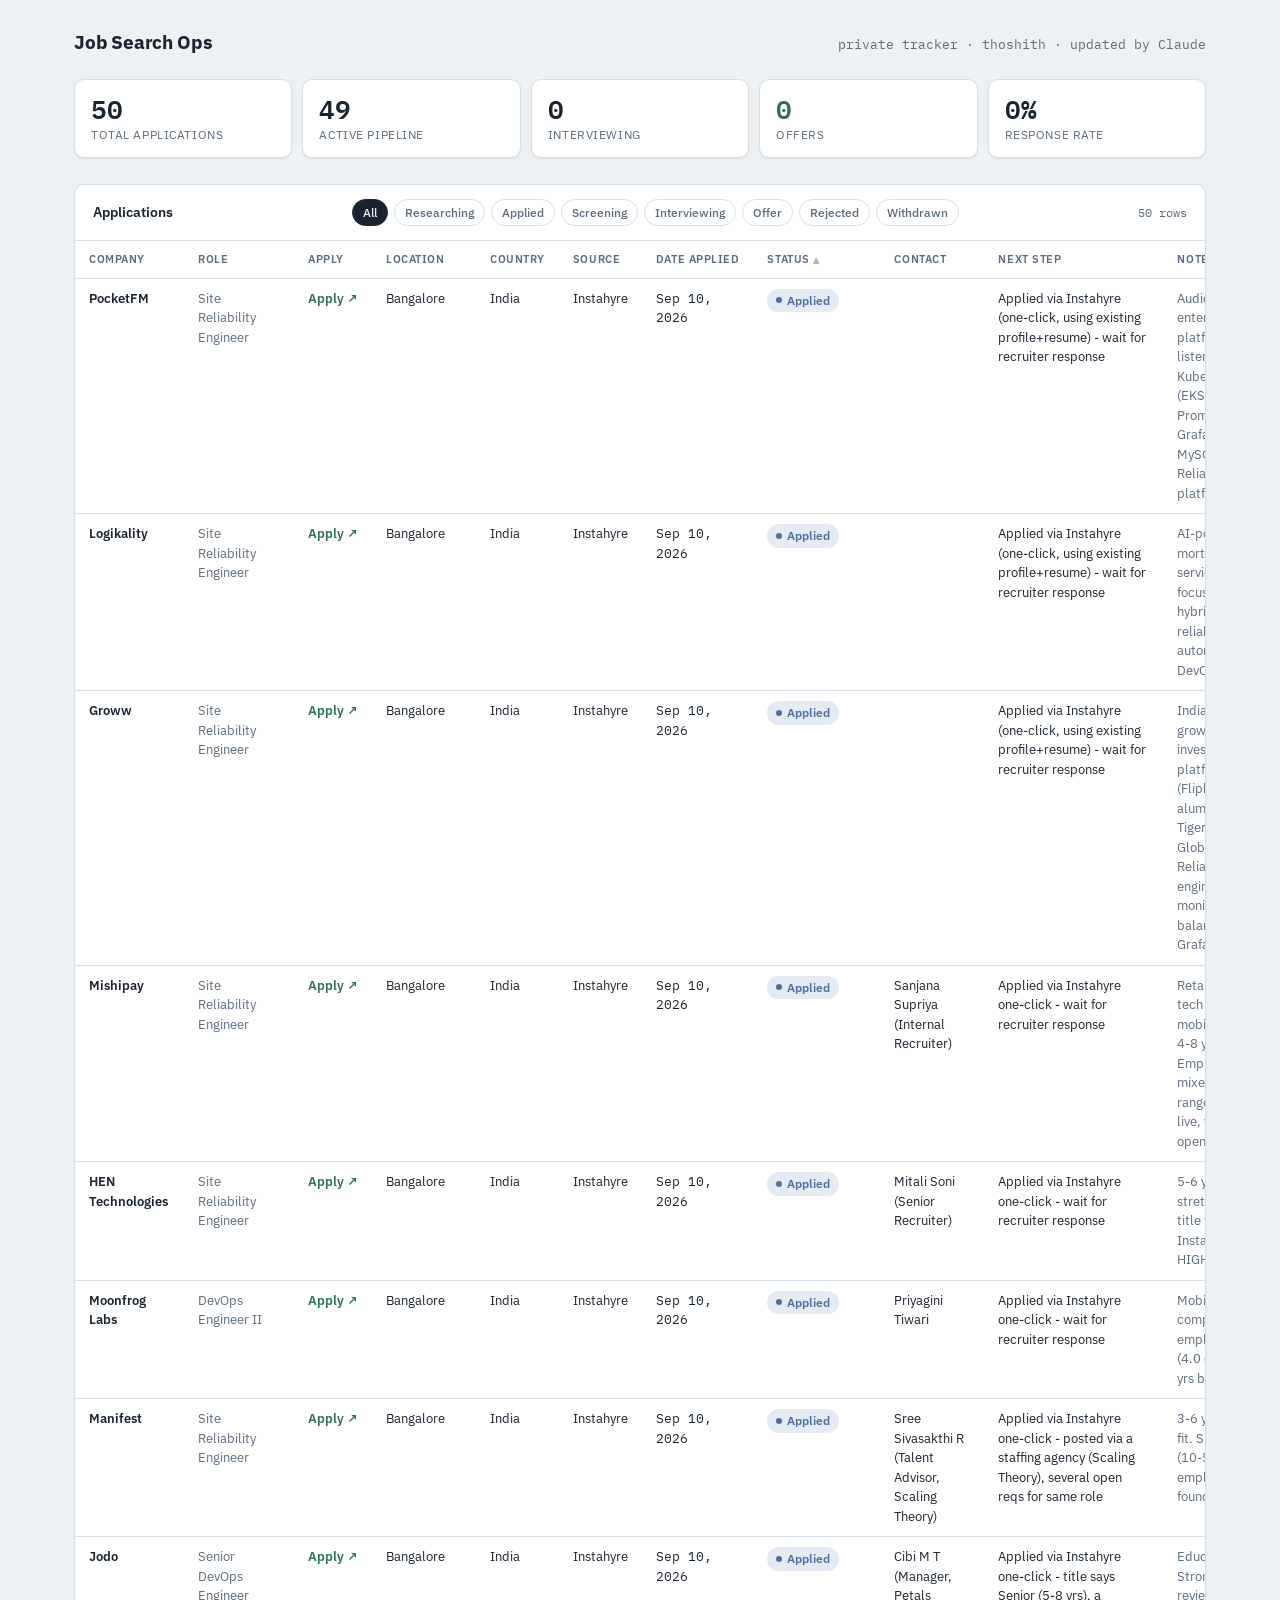
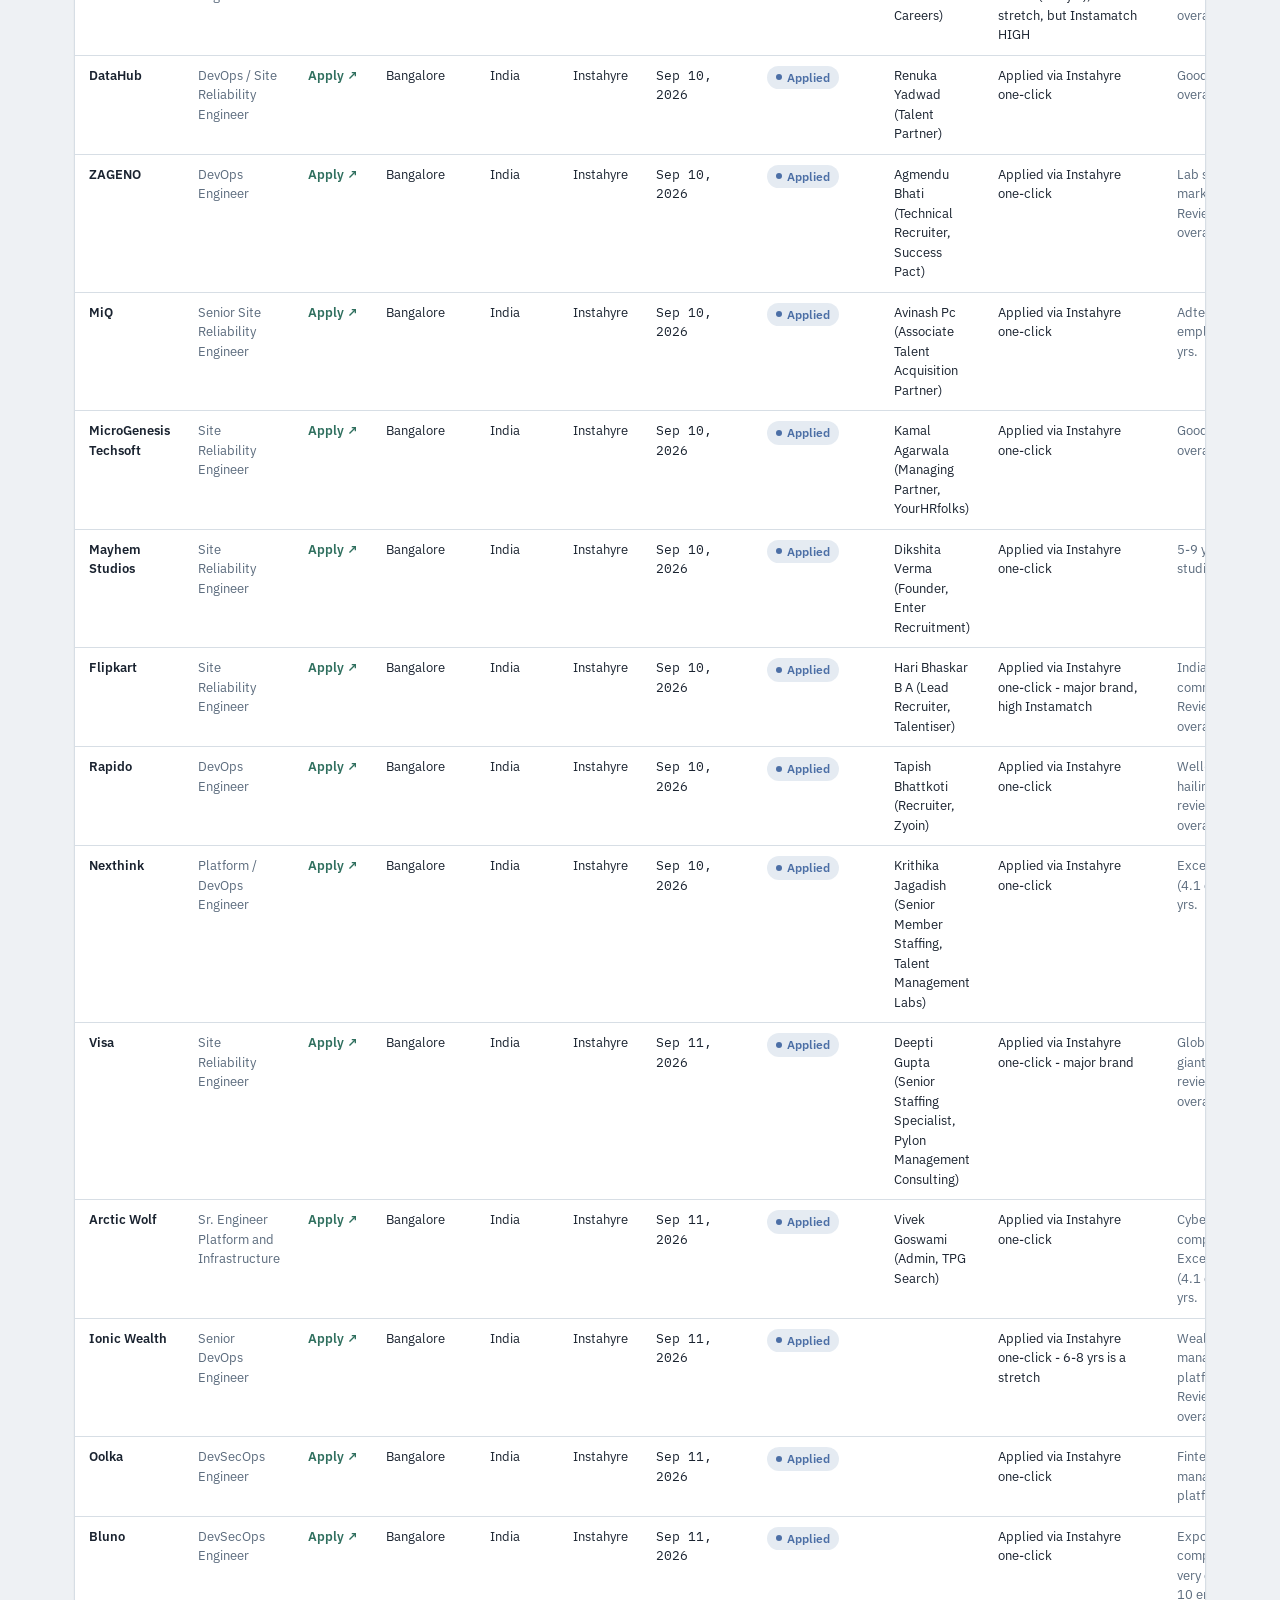
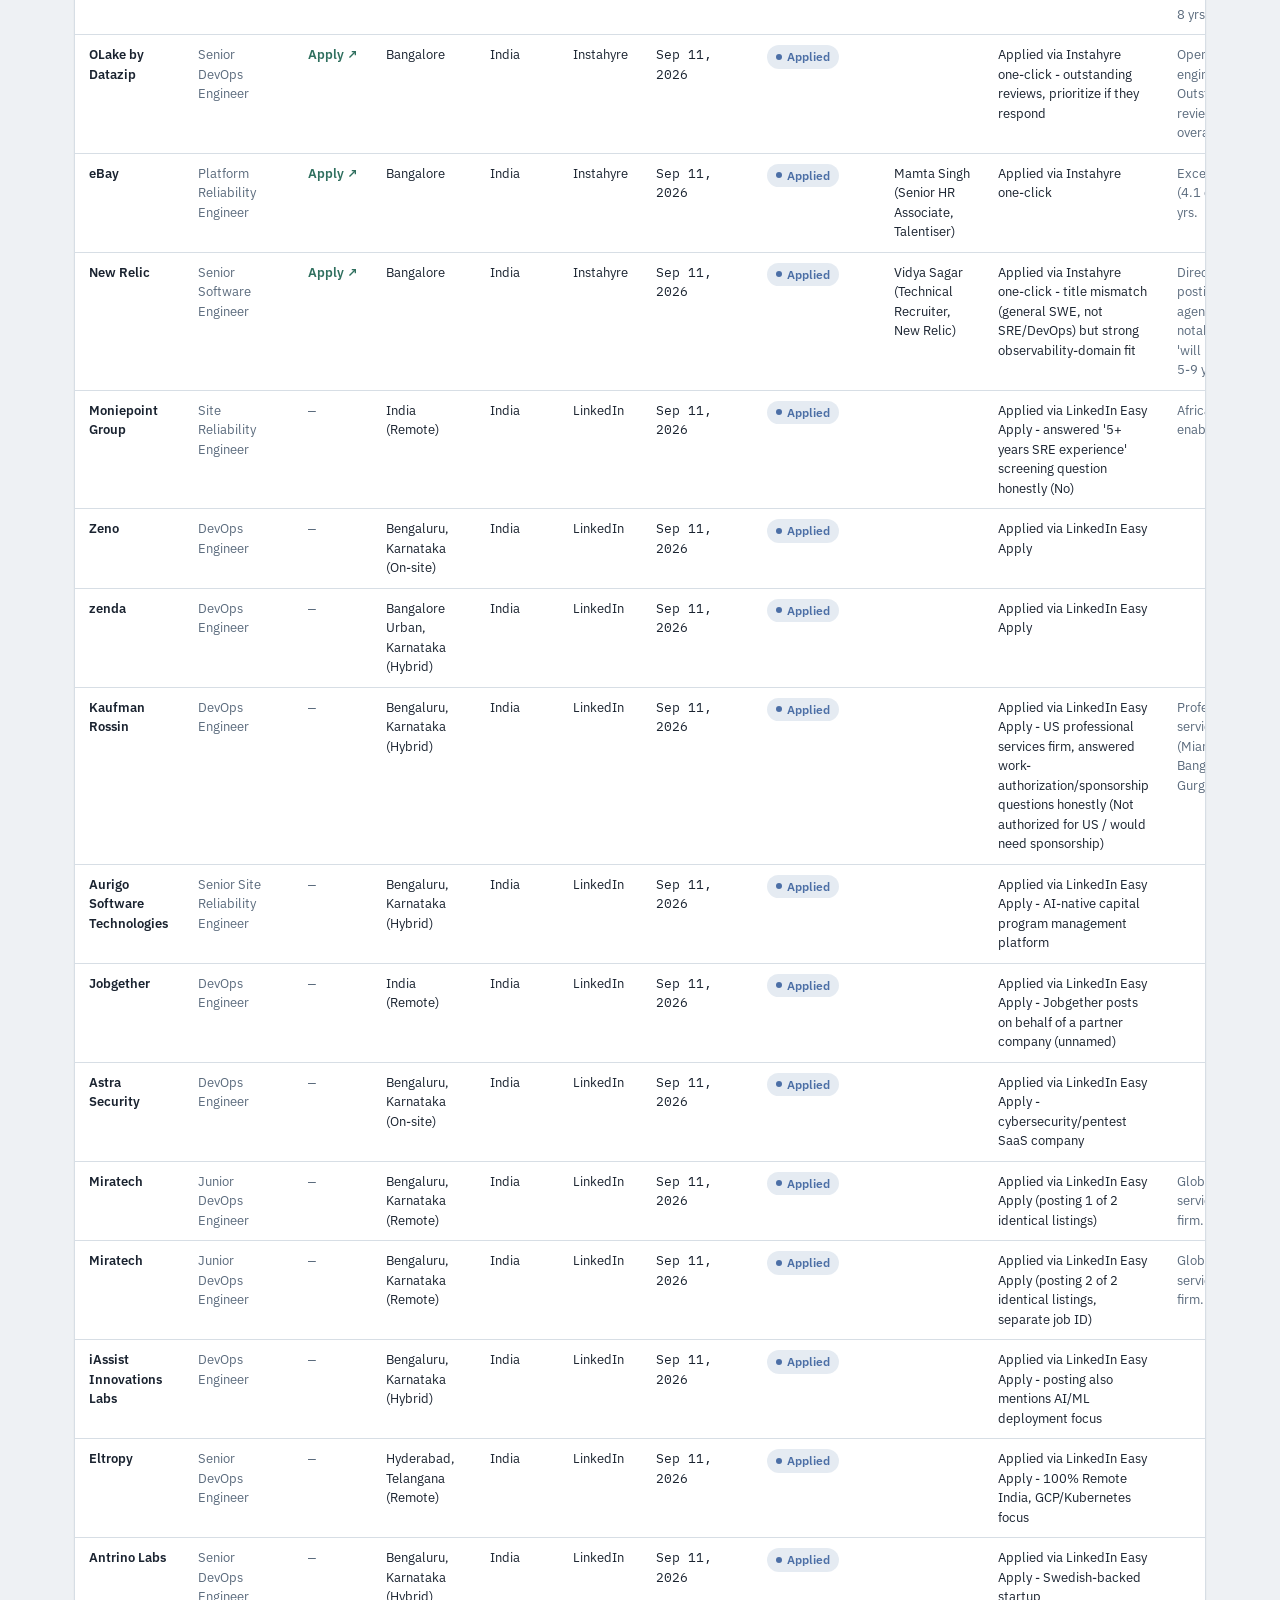
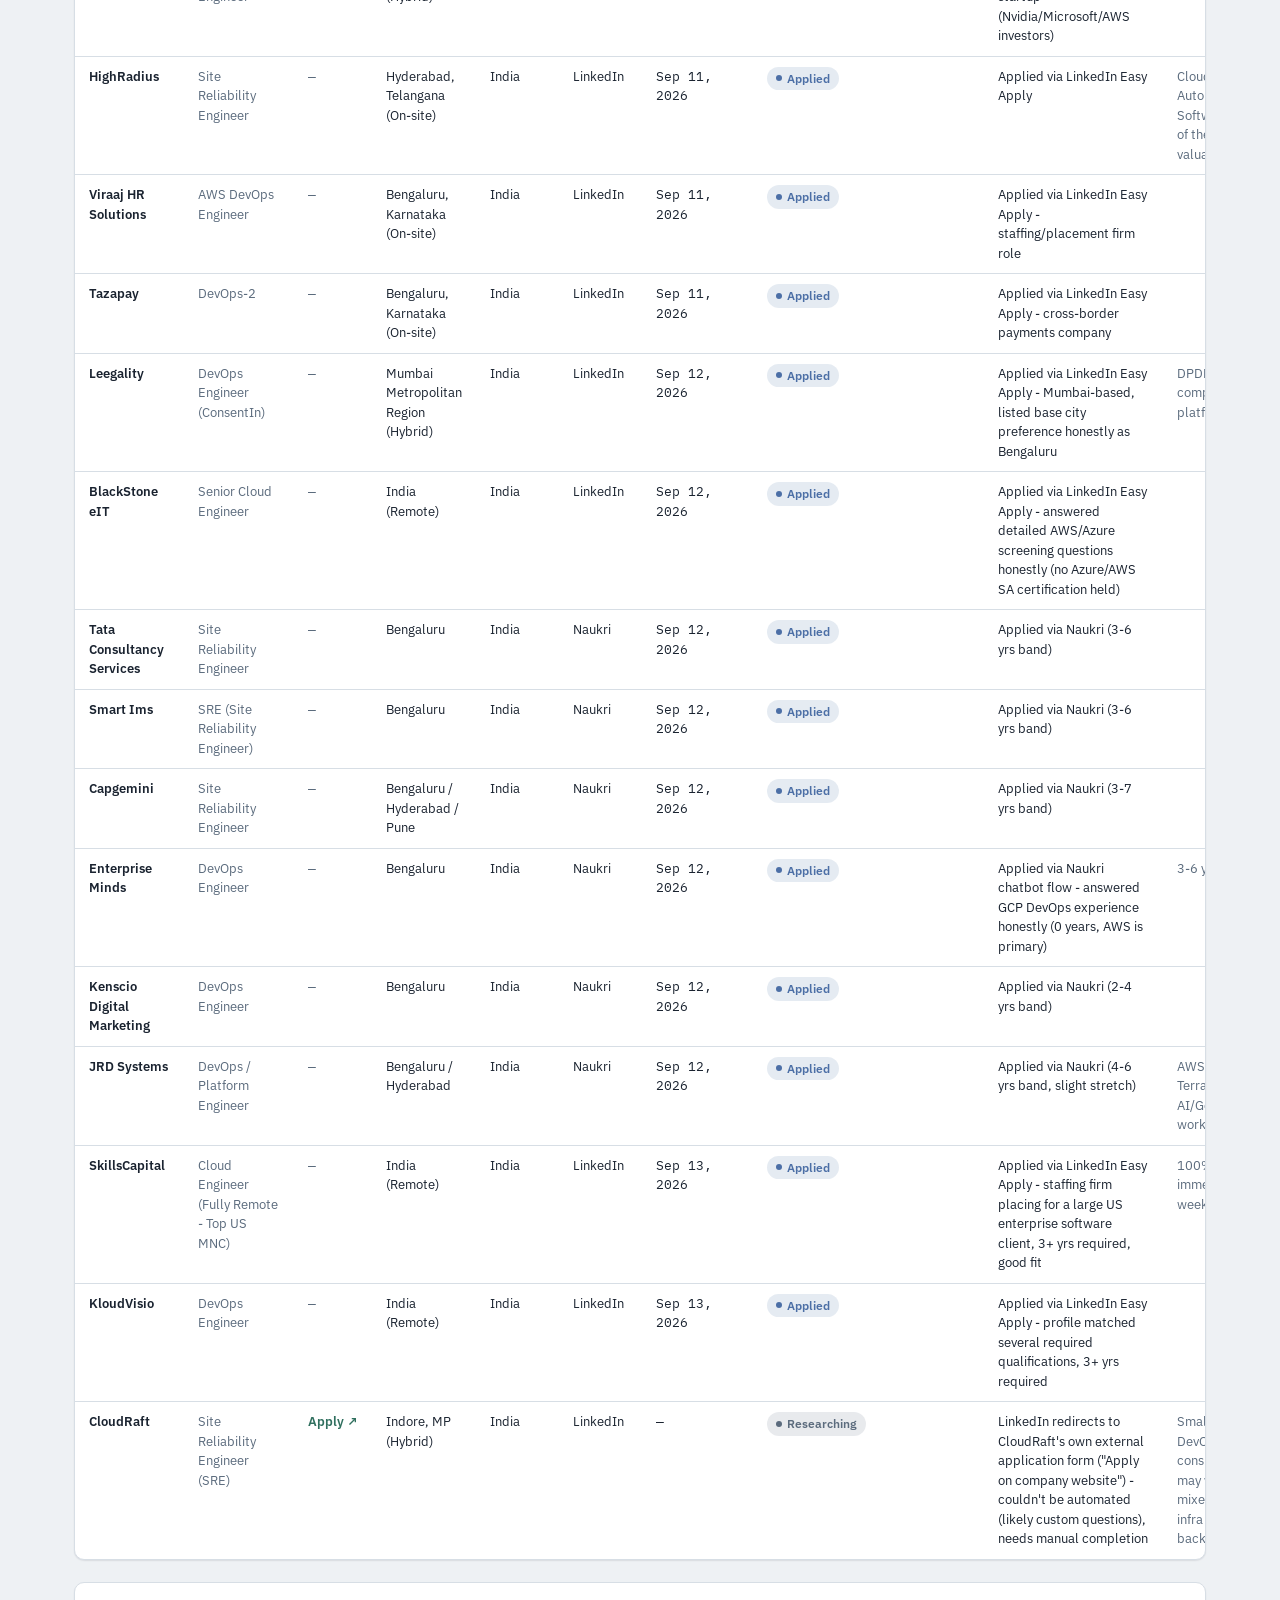
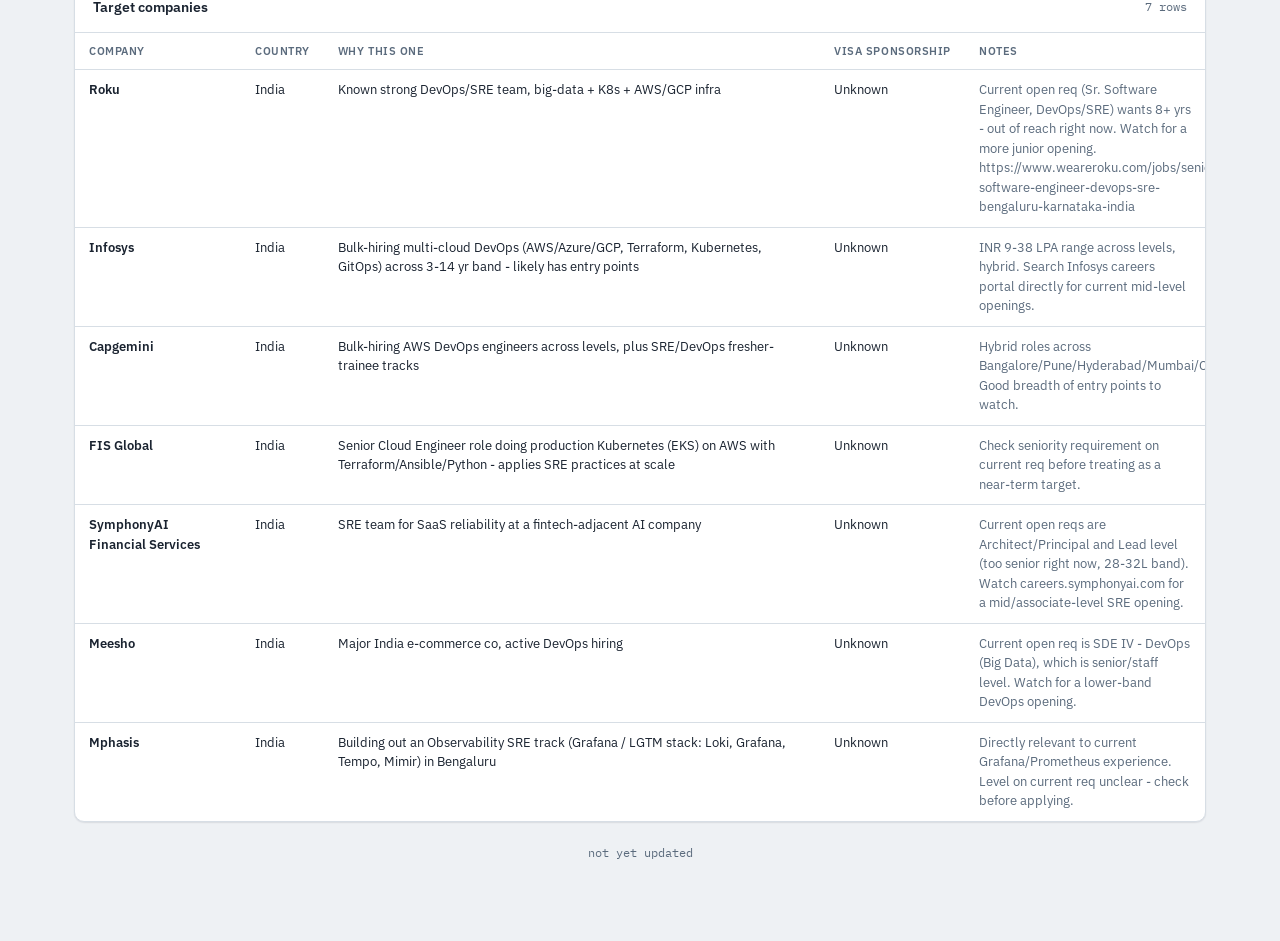
==== commit 0191571d: "Update job search tracker: add KloudVisio application Co-Authored-By: Claude Sonnet 5 <noreply@anthr" ====
--- a/tracker.html
+++ b/tracker.html
@@ -161,7 +161,7 @@
 </div>
 
 <script>
-const STATE = {"applications": [{"id": "02279531", "company": "CloudRaft", "role": "Site Reliability Engineer (SRE)", "location": "Indore, MP (Hybrid)", "country": "India", "source": "LinkedIn", "dateApplied": "", "status": "Researching", "contact": "", "nextStep": "LinkedIn redirects to CloudRaft's own external application form (\"Apply on company website\") - couldn't be automated (likely custom questions), needs manual completion", "notes": "Smaller DevOps/SRE consulting firm - may value the mixed traditional-infra + K8s background", "link": "https://in.linkedin.com/jobs/view/site-reliability-engineer-sre-at-cloudraft-4406564549"}, {"id": "1f691268", "company": "PocketFM", "role": "Site Reliability Engineer", "location": "Bangalore", "country": "India", "source": "Instahyre", "dateApplied": "2026-09-10", "status": "Applied", "contact": "", "nextStep": "Applied via Instahyre (one-click, using existing profile+resume) - wait for recruiter response", "notes": "Audio-series entertainment platform, 80M listeners. Kubernetes (EKS/GKE), Prometheus, Grafana, CI/CD, MySQL, Python. Reliability + platform ops role.", "link": "https://www.instahyre.com/job-434095-site-reliability-engineer-at-pocketfm-bangalore"}, {"id": "cdc06a6b", "company": "Logikality", "role": "Site Reliability Engineer", "location": "Bangalore", "country": "India", "source": "Instahyre", "dateApplied": "2026-09-10", "status": "Applied", "contact": "", "nextStep": "Applied via Instahyre (one-click, using existing profile+resume) - wait for recruiter response", "notes": "AI-powered mortgage/fintech services (US-focused). Cloud + hybrid infra reliability, automation, DevOps.", "link": "https://www.instahyre.com/job-435297-site-reliability-engineer-at-logikality-bangalore"}, {"id": "57e3fbc6", "company": "Groww", "role": "Site Reliability Engineer", "location": "Bangalore", "country": "India", "source": "Instahyre", "dateApplied": "2026-09-10", "status": "Applied", "contact": "", "nextStep": "Applied via Instahyre (one-click, using existing profile+resume) - wait for recruiter response", "notes": "India's fastest-growing investment platform (Flipkart/ICICI alums, backed by Tiger Global/Sequoia). Reliability engineering, monitoring, load balancing, Grafana.", "link": "https://www.instahyre.com/job-431271-site-reliability-engineer-at-groww-2-bangalore"}, {"id": "944e0a6e", "company": "Mishipay", "role": "Site Reliability Engineer", "location": "Bangalore", "country": "India", "source": "Instahyre", "dateApplied": "2026-09-10", "status": "Applied", "contact": "Sanjana Supriya (Internal Recruiter)", "nextStep": "Applied via Instahyre one-click - wait for recruiter response", "notes": "Retail/checkout tech (in-store mobile checkout). 4-8 yrs band. Employee reviews mixed (2.5-3.7 range) but still a live, verified opening.", "link": "https://www.instahyre.com/job-434220-site-reliability-engineer-at-mishipay-2-bangalore"}, {"id": "60fe3ac2", "company": "HEN Technologies", "role": "Site Reliability Engineer", "location": "Bangalore", "country": "India", "source": "Instahyre", "dateApplied": "2026-09-10", "status": "Applied", "contact": "Mitali Soni (Senior Recruiter)", "nextStep": "Applied via Instahyre one-click - wait for recruiter response", "notes": "5-6 yr band (slight stretch vs current title tenure) but Instamatch score HIGH.", "link": "https://www.instahyre.com/job-426658-site-reliability-engineer-at-hen-technologies-bangalore"}, {"id": "67cc0215", "company": "Moonfrog Labs", "role": "DevOps Engineer II", "location": "Bangalore", "country": "India", "source": "Instahyre", "dateApplied": "2026-09-10", "status": "Applied", "contact": "Priyagini Tiwari", "nextStep": "Applied via Instahyre one-click - wait for recruiter response", "notes": "Mobile gaming company, good employee reviews (4.0 overall). 4-8 yrs band.", "link": "https://www.instahyre.com/job-426332-devops-engineer-ii-at-moonfrog-labs-bangalore"}, {"id": "d9c5960a", "company": "Manifest", "role": "Site Reliability Engineer", "location": "Bangalore", "country": "India", "source": "Instahyre", "dateApplied": "2026-09-10", "status": "Applied", "contact": "Sree Sivasakthi R (Talent Advisor, Scaling Theory)", "nextStep": "Applied via Instahyre one-click - posted via a staffing agency (Scaling Theory), several open reqs for same role", "notes": "3-6 yr band, strong fit. Small company (10-50 employees), founded 2023.", "link": "https://www.instahyre.com/job-431762-site-reliability-engineer-at-manifest-2-bangalore"}, {"id": "ba3c323a", "company": "Jodo", "role": "Senior DevOps Engineer", "location": "Bangalore", "country": "India", "source": "Instahyre", "dateApplied": "2026-09-10", "status": "Applied", "contact": "Cibi M T (Manager, Petals Careers)", "nextStep": "Applied via Instahyre one-click - title says Senior (5-8 yrs), a stretch, but Instamatch HIGH", "notes": "Education fintech. Strong employee reviews (4.3 overall).", "link": "https://www.instahyre.com/job-435262-senior-devops-engineer-at-jodo-bangalore"}, {"id": "f46eb85b", "company": "DataHub", "role": "DevOps / Site Reliability Engineer", "location": "Bangalore", "country": "India", "source": "Instahyre", "dateApplied": "2026-09-10", "status": "Applied", "contact": "Renuka Yadwad (Talent Partner)", "nextStep": "Applied via Instahyre one-click", "notes": "Good reviews (3.8 overall). 4-8 yrs.", "link": "https://www.instahyre.com/job-441411-devops-site-reliability-engineer-at-datahub-bangalore"}, {"id": "da49ee6d", "company": "ZAGENO", "role": "DevOps Engineer", "location": "Bangalore", "country": "India", "source": "Instahyre", "dateApplied": "2026-09-10", "status": "Applied", "contact": "Agmendu Bhati (Technical Recruiter, Success Pact)", "nextStep": "Applied via Instahyre one-click", "notes": "Lab supplies marketplace. Reviews 3.8 overall. 4-8 yrs.", "link": "https://www.instahyre.com/job-437187-devops-engineer-at-zageno-bangalore"}, {"id": "8c0213f2", "company": "MiQ", "role": "Senior Site Reliability Engineer", "location": "Bangalore", "country": "India", "source": "Instahyre", "dateApplied": "2026-09-10", "status": "Applied", "contact": "Avinash Pc (Associate Talent Acquisition Partner)", "nextStep": "Applied via Instahyre one-click", "notes": "Adtech, 500-1000 employees. 4-8 yrs.", "link": "https://www.instahyre.com/job-433232-senior-site-reliability-engineer-at-miq-bangalore"}, {"id": "b26d7440", "company": "MicroGenesis Techsoft", "role": "Site Reliability Engineer", "location": "Bangalore", "country": "India", "source": "Instahyre", "dateApplied": "2026-09-10", "status": "Applied", "contact": "Kamal Agarwala (Managing Partner, YourHRfolks)", "nextStep": "Applied via Instahyre one-click", "notes": "Good reviews (4.0 overall). 5-9 yrs.", "link": "https://www.instahyre.com/job-431104-site-reliability-engineer-at-microgenesis-techsoft-bangalore"}, {"id": "85f3d432", "company": "Mayhem Studios", "role": "Site Reliability Engineer", "location": "Bangalore", "country": "India", "source": "Instahyre", "dateApplied": "2026-09-10", "status": "Applied", "contact": "Dikshita Verma (Founder, Enter Recruitment)", "nextStep": "Applied via Instahyre one-click", "notes": "5-9 yrs, small studio (50-200).", "link": "https://www.instahyre.com/job-418284-site-reliability-engineer-at-mayhem-studios-bangalore"}, {"id": "6d0f7f4e", "company": "Flipkart", "role": "Site Reliability Engineer", "location": "Bangalore", "country": "India", "source": "Instahyre", "dateApplied": "2026-09-10", "status": "Applied", "contact": "Hari Bhaskar B A (Lead Recruiter, Talentiser)", "nextStep": "Applied via Instahyre one-click - major brand, high Instamatch", "notes": "India's largest e-commerce co. Reviews 3.8 overall. 5-9 yrs.", "link": "https://www.instahyre.com/job-413333-site-reliability-engineer-at-flipkart-bangalore"}, {"id": "0e7880e2", "company": "Rapido", "role": "DevOps Engineer", "location": "Bangalore", "country": "India", "source": "Instahyre", "dateApplied": "2026-09-10", "status": "Applied", "contact": "Tapish Bhattkoti (Recruiter, Zyoin)", "nextStep": "Applied via Instahyre one-click", "notes": "Well-known ride-hailing app. Good reviews (3.9 overall). 5-8 yrs.", "link": "https://www.instahyre.com/job-389311-devops-engineer-at-rapido-bangalore"}, {"id": "13442334", "company": "Nexthink", "role": "Platform / DevOps Engineer", "location": "Bangalore", "country": "India", "source": "Instahyre", "dateApplied": "2026-09-10", "status": "Applied", "contact": "Krithika Jagadish (Senior Member Staffing, Talent Management Labs)", "nextStep": "Applied via Instahyre one-click", "notes": "Excellent reviews (4.1 overall). 5-9 yrs.", "link": "https://www.instahyre.com/job-411582-platform-devops-engineer-at-nexthink-bangalore"}, {"id": "68f39989", "company": "Visa", "role": "Site Reliability Engineer", "location": "Bangalore", "country": "India", "source": "Instahyre", "dateApplied": "2026-09-11", "status": "Applied", "contact": "Deepti Gupta (Senior Staffing Specialist, Pylon Management Consulting)", "nextStep": "Applied via Instahyre one-click - major brand", "notes": "Global payments giant. Good reviews (3.8 overall). 5-9 yrs.", "link": "https://www.instahyre.com/job-419771-site-reliability-engineer-at-visa-2-bangalore"}, {"id": "5c3b3046", "company": "Arctic Wolf", "role": "Sr. Engineer Platform and Infrastructure", "location": "Bangalore", "country": "India", "source": "Instahyre", "dateApplied": "2026-09-11", "status": "Applied", "contact": "Vivek Goswami (Admin, TPG Search)", "nextStep": "Applied via Instahyre one-click", "notes": "Cybersecurity company. Excellent reviews (4.1 overall). 5-9 yrs.", "link": "https://www.instahyre.com/job-365094-sr-engineer-platform-and-infrastructure-at-arctic-wolf-bangalore"}, {"id": "219c2c4e", "company": "Ionic Wealth", "role": "Senior DevOps Engineer", "location": "Bangalore", "country": "India", "source": "Instahyre", "dateApplied": "2026-09-11", "status": "Applied", "contact": "", "nextStep": "Applied via Instahyre one-click - 6-8 yrs is a stretch", "notes": "Wealth management platform for HNIs. Reviews 4.0 overall.", "link": "https://www.instahyre.com/job-435909-senior-devops-engineer-at-ionic-wealth-bangalore"}, {"id": "f456fec9", "company": "Oolka", "role": "DevSecOps Engineer", "location": "Bangalore", "country": "India", "source": "Instahyre", "dateApplied": "2026-09-11", "status": "Applied", "contact": "", "nextStep": "Applied via Instahyre one-click", "notes": "Fintech credit management platform. 5-9 yrs.", "link": "https://www.instahyre.com/job-428056-devsecops-engineer-at-oolka-bangalore"}, {"id": "f18c0345", "company": "Bluno", "role": "DevSecOps Engineer", "location": "Bangalore", "country": "India", "source": "Instahyre", "dateApplied": "2026-09-11", "status": "Applied", "contact": "", "nextStep": "Applied via Instahyre one-click", "notes": "Export/import compliance tech, very early stage (0-10 employees). 5-8 yrs.", "link": "https://www.instahyre.com/job-441460-devsecops-engineer-at-bluno-bangalore"}, {"id": "90ad3466", "company": "OLake by Datazip", "role": "Senior DevOps Engineer", "location": "Bangalore", "country": "India", "source": "Instahyre", "dateApplied": "2026-09-11", "status": "Applied", "contact": "", "nextStep": "Applied via Instahyre one-click - outstanding reviews, prioritize if they respond", "notes": "Open-source data engine. Outstanding reviews (4.7 overall!). 4-7 yrs.", "link": "https://www.instahyre.com/job-435861-senior-devops-engineer-at-olaketm-by-datazip-bangalore"}, {"id": "b14a45ff", "company": "eBay", "role": "Platform Reliability Engineer", "location": "Bangalore", "country": "India", "source": "Instahyre", "dateApplied": "2026-09-11", "status": "Applied", "contact": "Mamta Singh (Senior HR Associate, Talentiser)", "nextStep": "Applied via Instahyre one-click", "notes": "Excellent reviews (4.1 overall). 5-9 yrs.", "link": "https://www.instahyre.com/job-430395-platform-reliability-engineer-at-ebay-bangalore"}, {"id": "42e5fc28", "company": "New Relic", "role": "Senior Software Engineer", "location": "Bangalore", "country": "India", "source": "Instahyre", "dateApplied": "2026-09-11", "status": "Applied", "contact": "Vidya Sagar (Technical Recruiter, New Relic)", "nextStep": "Applied via Instahyre one-click - title mismatch (general SWE, not SRE/DevOps) but strong observability-domain fit", "notes": "Direct company posting, not agency. Reviews notably mixed (2.5 'will recommend'). 5-9 yrs.", "link": "https://www.instahyre.com/job-420578-senior-software-engineer-at-new-relic-bangalore"}, {"id": "a1b2c301", "company": "Moniepoint Group", "role": "Site Reliability Engineer", "location": "India (Remote)", "country": "India", "source": "LinkedIn", "dateApplied": "2026-09-11", "status": "Applied", "contact": "", "nextStep": "Applied via LinkedIn Easy Apply - answered '5+ years SRE experience' screening question honestly (No)", "notes": "African fintech enabler.", "link": ""}, {"id": "a1b2c302", "company": "Zeno", "role": "DevOps Engineer", "location": "Bengaluru, Karnataka (On-site)", "country": "India", "source": "LinkedIn", "dateApplied": "2026-09-11", "status": "Applied", "contact": "", "nextStep": "Applied via LinkedIn Easy Apply", "notes": "", "link": ""}, {"id": "a1b2c303", "company": "zenda", "role": "DevOps Engineer", "location": "Bangalore Urban, Karnataka (Hybrid)", "country": "India", "source": "LinkedIn", "dateApplied": "2026-09-11", "status": "Applied", "contact": "", "nextStep": "Applied via LinkedIn Easy Apply", "notes": "", "link": ""}, {"id": "a1b2c304", "company": "Kaufman Rossin", "role": "DevOps Engineer", "location": "Bengaluru, Karnataka (Hybrid)", "country": "India", "source": "LinkedIn", "dateApplied": "2026-09-11", "status": "Applied", "contact": "", "nextStep": "Applied via LinkedIn Easy Apply - US professional services firm, answered work-authorization/sponsorship questions honestly (Not authorized for US / would need sponsorship)", "notes": "Professional services firm (Miami HQ), Bangalore + Gurgaon offices.", "link": ""}, {"id": "a1b2c305", "company": "Aurigo Software Technologies", "role": "Senior Site Reliability Engineer", "location": "Bengaluru, Karnataka (Hybrid)", "country": "India", "source": "LinkedIn", "dateApplied": "2026-09-11", "status": "Applied", "contact": "", "nextStep": "Applied via LinkedIn Easy Apply - AI-native capital program management platform", "notes": "", "link": ""}, {"id": "a1b2c306", "company": "Jobgether", "role": "DevOps Engineer", "location": "India (Remote)", "country": "India", "source": "LinkedIn", "dateApplied": "2026-09-11", "status": "Applied", "contact": "", "nextStep": "Applied via LinkedIn Easy Apply - Jobgether posts on behalf of a partner company (unnamed)", "notes": "", "link": ""}, {"id": "a1b2c307", "company": "Astra Security", "role": "DevOps Engineer", "location": "Bengaluru, Karnataka (On-site)", "country": "India", "source": "LinkedIn", "dateApplied": "2026-09-11", "status": "Applied", "contact": "", "nextStep": "Applied via LinkedIn Easy Apply - cybersecurity/pentest SaaS company", "notes": "", "link": ""}, {"id": "a1b2c308", "company": "Miratech", "role": "Junior DevOps Engineer", "location": "Bengaluru, Karnataka (Remote)", "country": "India", "source": "LinkedIn", "dateApplied": "2026-09-11", "status": "Applied", "contact": "", "nextStep": "Applied via LinkedIn Easy Apply (posting 1 of 2 identical listings)", "notes": "Global IT services/consulting firm.", "link": ""}, {"id": "a1b2c309", "company": "Miratech", "role": "Junior DevOps Engineer", "location": "Bengaluru, Karnataka (Remote)", "country": "India", "source": "LinkedIn", "dateApplied": "2026-09-11", "status": "Applied", "contact": "", "nextStep": "Applied via LinkedIn Easy Apply (posting 2 of 2 identical listings, separate job ID)", "notes": "Global IT services/consulting firm.", "link": ""}, {"id": "a1b2c30a", "company": "iAssist Innovations Labs", "role": "DevOps Engineer", "location": "Bengaluru, Karnataka (Hybrid)", "country": "India", "source": "LinkedIn", "dateApplied": "2026-09-11", "status": "Applied", "contact": "", "nextStep": "Applied via LinkedIn Easy Apply - posting also mentions AI/ML deployment focus", "notes": "", "link": ""}, {"id": "a1b2c30b", "company": "Eltropy", "role": "Senior DevOps Engineer", "location": "Hyderabad, Telangana (Remote)", "country": "India", "source": "LinkedIn", "dateApplied": "2026-09-11", "status": "Applied", "contact": "", "nextStep": "Applied via LinkedIn Easy Apply - 100% Remote India, GCP/Kubernetes focus", "notes": "", "link": ""}, {"id": "a1b2c30c", "company": "Antrino Labs", "role": "Senior DevOps Engineer", "location": "Bengaluru, Karnataka (Hybrid)", "country": "India", "source": "LinkedIn", "dateApplied": "2026-09-11", "status": "Applied", "contact": "", "nextStep": "Applied via LinkedIn Easy Apply - Swedish-backed startup (Nvidia/Microsoft/AWS investors)", "notes": "", "link": ""}, {"id": "a1b2c30d", "company": "HighRadius", "role": "Site Reliability Engineer", "location": "Hyderabad, Telangana (On-site)", "country": "India", "source": "LinkedIn", "dateApplied": "2026-09-11", "status": "Applied", "contact": "", "nextStep": "Applied via LinkedIn Easy Apply", "notes": "Cloud-based Autonomous Software for Office of the CFO, $3.1B valuation.", "link": ""}, {"id": "a1b2c30e", "company": "Viraaj HR Solutions", "role": "AWS DevOps Engineer", "location": "Bengaluru, Karnataka (On-site)", "country": "India", "source": "LinkedIn", "dateApplied": "2026-09-11", "status": "Applied", "contact": "", "nextStep": "Applied via LinkedIn Easy Apply - staffing/placement firm role", "notes": "", "link": ""}, {"id": "a1b2c30f", "company": "Tazapay", "role": "DevOps-2", "location": "Bengaluru, Karnataka (On-site)", "country": "India", "source": "LinkedIn", "dateApplied": "2026-09-11", "status": "Applied", "contact": "", "nextStep": "Applied via LinkedIn Easy Apply - cross-border payments company", "notes": "", "link": ""}, {"id": "a1b2c310", "company": "Leegality", "role": "DevOps Engineer (ConsentIn)", "location": "Mumbai Metropolitan Region (Hybrid)", "country": "India", "source": "LinkedIn", "dateApplied": "2026-09-12", "status": "Applied", "contact": "", "nextStep": "Applied via LinkedIn Easy Apply - Mumbai-based, listed base city preference honestly as Bengaluru", "notes": "DPDP/privacy compliance platform.", "link": ""}, {"id": "a1b2c311", "company": "BlackStone eIT", "role": "Senior Cloud Engineer", "location": "India (Remote)", "country": "India", "source": "LinkedIn", "dateApplied": "2026-09-12", "status": "Applied", "contact": "", "nextStep": "Applied via LinkedIn Easy Apply - answered detailed AWS/Azure screening questions honestly (no Azure/AWS SA certification held)", "notes": "", "link": ""}, {"id": "a1b2c312", "company": "Tata Consultancy Services", "role": "Site Reliability Engineer", "location": "Bengaluru", "country": "India", "source": "Naukri", "dateApplied": "2026-09-12", "status": "Applied", "contact": "", "nextStep": "Applied via Naukri (3-6 yrs band)", "notes": "", "link": ""}, {"id": "a1b2c313", "company": "Smart Ims", "role": "SRE (Site Reliability Engineer)", "location": "Bengaluru", "country": "India", "source": "Naukri", "dateApplied": "2026-09-12", "status": "Applied", "contact": "", "nextStep": "Applied via Naukri (3-6 yrs band)", "notes": "", "link": ""}, {"id": "a1b2c314", "company": "Capgemini", "role": "Site Reliability Engineer", "location": "Bengaluru / Hyderabad / Pune", "country": "India", "source": "Naukri", "dateApplied": "2026-09-12", "status": "Applied", "contact": "", "nextStep": "Applied via Naukri (3-7 yrs band)", "notes": "", "link": ""}, {"id": "a1b2c315", "company": "Enterprise Minds", "role": "DevOps Engineer", "location": "Bengaluru", "country": "India", "source": "Naukri", "dateApplied": "2026-09-12", "status": "Applied", "contact": "", "nextStep": "Applied via Naukri chatbot flow - answered GCP DevOps experience honestly (0 years, AWS is primary)", "notes": "3-6 yrs band.", "link": ""}, {"id": "a1b2c316", "company": "Kenscio Digital Marketing", "role": "DevOps Engineer", "location": "Bengaluru", "country": "India", "source": "Naukri", "dateApplied": "2026-09-12", "status": "Applied", "contact": "", "nextStep": "Applied via Naukri (2-4 yrs band)", "notes": "", "link": ""}, {"id": "a1b2c317", "company": "JRD Systems", "role": "DevOps / Platform Engineer", "location": "Bengaluru / Hyderabad", "country": "India", "source": "Naukri", "dateApplied": "2026-09-12", "status": "Applied", "contact": "", "nextStep": "Applied via Naukri (4-6 yrs band, slight stretch)", "notes": "AWS, Kubernetes, Terraform, CI/CD, AI/GenAI workloads.", "link": ""}, {"id": "a1b2c318", "company": "SkillsCapital", "role": "Cloud Engineer (Fully Remote - Top US MNC)", "location": "India (Remote)", "country": "India", "source": "LinkedIn", "dateApplied": "2026-09-13", "status": "Applied", "contact": "", "nextStep": "Applied via LinkedIn Easy Apply - staffing firm placing for a large US enterprise software client, 3+ yrs required, good fit", "notes": "100% remote, immediate to 4-week start.", "link": ""}], "targets": [{"id": "dc453369", "company": "Roku", "country": "India", "why": "Known strong DevOps/SRE team, big-data + K8s + AWS/GCP infra", "visa": "Unknown", "notes": "Current open req (Sr. Software Engineer, DevOps/SRE) wants 8+ yrs - out of reach right now. Watch for a more junior opening. https://www.weareroku.com/jobs/senior-software-engineer-devops-sre-bengaluru-karnataka-india"}, {"id": "cdf0c2e5", "company": "Infosys", "country": "India", "why": "Bulk-hiring multi-cloud DevOps (AWS/Azure/GCP, Terraform, Kubernetes, GitOps) across 3-14 yr band - likely has entry points", "visa": "Unknown", "notes": "INR 9-38 LPA range across levels, hybrid. Search Infosys careers portal directly for current mid-level openings."}, {"id": "4abaa0ab", "company": "Capgemini", "country": "India", "why": "Bulk-hiring AWS DevOps engineers across levels, plus SRE/DevOps fresher-trainee tracks", "visa": "Unknown", "notes": "Hybrid roles across Bangalore/Pune/Hyderabad/Mumbai/Chennai. Good breadth of entry points to watch."}, {"id": "0bfc3694", "company": "FIS Global", "country": "India", "why": "Senior Cloud Engineer role doing production Kubernetes (EKS) on AWS with Terraform/Ansible/Python - applies SRE practices at scale", "visa": "Unknown", "notes": "Check seniority requirement on current req before treating as a near-term target."}, {"id": "6572bd8c", "company": "SymphonyAI Financial Services", "country": "India", "why": "SRE team for SaaS reliability at a fintech-adjacent AI company", "visa": "Unknown", "notes": "Current open reqs are Architect/Principal and Lead level (too senior right now, 28-32L band). Watch careers.symphonyai.com for a mid/associate-level SRE opening."}, {"id": "0a3ed07a", "company": "Meesho", "country": "India", "why": "Major India e-commerce co, active DevOps hiring", "visa": "Unknown", "notes": "Current open req is SDE IV - DevOps (Big Data), which is senior/staff level. Watch for a lower-band DevOps opening."}, {"id": "e0c71897", "company": "Mphasis", "country": "India", "why": "Building out an Observability SRE track (Grafana / LGTM stack: Loki, Grafana, Tempo, Mimir) in Bengaluru", "visa": "Unknown", "notes": "Directly relevant to current Grafana/Prometheus experience. Level on current req unclear - check before applying."}], "updatedAt": null};
+const STATE = {"applications": [{"id": "02279531", "company": "CloudRaft", "role": "Site Reliability Engineer (SRE)", "location": "Indore, MP (Hybrid)", "country": "India", "source": "LinkedIn", "dateApplied": "", "status": "Researching", "contact": "", "nextStep": "LinkedIn redirects to CloudRaft's own external application form (\"Apply on company website\") - couldn't be automated (likely custom questions), needs manual completion", "notes": "Smaller DevOps/SRE consulting firm - may value the mixed traditional-infra + K8s background", "link": "https://in.linkedin.com/jobs/view/site-reliability-engineer-sre-at-cloudraft-4406564549"}, {"id": "1f691268", "company": "PocketFM", "role": "Site Reliability Engineer", "location": "Bangalore", "country": "India", "source": "Instahyre", "dateApplied": "2026-09-10", "status": "Applied", "contact": "", "nextStep": "Applied via Instahyre (one-click, using existing profile+resume) - wait for recruiter response", "notes": "Audio-series entertainment platform, 80M listeners. Kubernetes (EKS/GKE), Prometheus, Grafana, CI/CD, MySQL, Python. Reliability + platform ops role.", "link": "https://www.instahyre.com/job-434095-site-reliability-engineer-at-pocketfm-bangalore"}, {"id": "cdc06a6b", "company": "Logikality", "role": "Site Reliability Engineer", "location": "Bangalore", "country": "India", "source": "Instahyre", "dateApplied": "2026-09-10", "status": "Applied", "contact": "", "nextStep": "Applied via Instahyre (one-click, using existing profile+resume) - wait for recruiter response", "notes": "AI-powered mortgage/fintech services (US-focused). Cloud + hybrid infra reliability, automation, DevOps.", "link": "https://www.instahyre.com/job-435297-site-reliability-engineer-at-logikality-bangalore"}, {"id": "57e3fbc6", "company": "Groww", "role": "Site Reliability Engineer", "location": "Bangalore", "country": "India", "source": "Instahyre", "dateApplied": "2026-09-10", "status": "Applied", "contact": "", "nextStep": "Applied via Instahyre (one-click, using existing profile+resume) - wait for recruiter response", "notes": "India's fastest-growing investment platform (Flipkart/ICICI alums, backed by Tiger Global/Sequoia). Reliability engineering, monitoring, load balancing, Grafana.", "link": "https://www.instahyre.com/job-431271-site-reliability-engineer-at-groww-2-bangalore"}, {"id": "944e0a6e", "company": "Mishipay", "role": "Site Reliability Engineer", "location": "Bangalore", "country": "India", "source": "Instahyre", "dateApplied": "2026-09-10", "status": "Applied", "contact": "Sanjana Supriya (Internal Recruiter)", "nextStep": "Applied via Instahyre one-click - wait for recruiter response", "notes": "Retail/checkout tech (in-store mobile checkout). 4-8 yrs band. Employee reviews mixed (2.5-3.7 range) but still a live, verified opening.", "link": "https://www.instahyre.com/job-434220-site-reliability-engineer-at-mishipay-2-bangalore"}, {"id": "60fe3ac2", "company": "HEN Technologies", "role": "Site Reliability Engineer", "location": "Bangalore", "country": "India", "source": "Instahyre", "dateApplied": "2026-09-10", "status": "Applied", "contact": "Mitali Soni (Senior Recruiter)", "nextStep": "Applied via Instahyre one-click - wait for recruiter response", "notes": "5-6 yr band (slight stretch vs current title tenure) but Instamatch score HIGH.", "link": "https://www.instahyre.com/job-426658-site-reliability-engineer-at-hen-technologies-bangalore"}, {"id": "67cc0215", "company": "Moonfrog Labs", "role": "DevOps Engineer II", "location": "Bangalore", "country": "India", "source": "Instahyre", "dateApplied": "2026-09-10", "status": "Applied", "contact": "Priyagini Tiwari", "nextStep": "Applied via Instahyre one-click - wait for recruiter response", "notes": "Mobile gaming company, good employee reviews (4.0 overall). 4-8 yrs band.", "link": "https://www.instahyre.com/job-426332-devops-engineer-ii-at-moonfrog-labs-bangalore"}, {"id": "d9c5960a", "company": "Manifest", "role": "Site Reliability Engineer", "location": "Bangalore", "country": "India", "source": "Instahyre", "dateApplied": "2026-09-10", "status": "Applied", "contact": "Sree Sivasakthi R (Talent Advisor, Scaling Theory)", "nextStep": "Applied via Instahyre one-click - posted via a staffing agency (Scaling Theory), several open reqs for same role", "notes": "3-6 yr band, strong fit. Small company (10-50 employees), founded 2023.", "link": "https://www.instahyre.com/job-431762-site-reliability-engineer-at-manifest-2-bangalore"}, {"id": "ba3c323a", "company": "Jodo", "role": "Senior DevOps Engineer", "location": "Bangalore", "country": "India", "source": "Instahyre", "dateApplied": "2026-09-10", "status": "Applied", "contact": "Cibi M T (Manager, Petals Careers)", "nextStep": "Applied via Instahyre one-click - title says Senior (5-8 yrs), a stretch, but Instamatch HIGH", "notes": "Education fintech. Strong employee reviews (4.3 overall).", "link": "https://www.instahyre.com/job-435262-senior-devops-engineer-at-jodo-bangalore"}, {"id": "f46eb85b", "company": "DataHub", "role": "DevOps / Site Reliability Engineer", "location": "Bangalore", "country": "India", "source": "Instahyre", "dateApplied": "2026-09-10", "status": "Applied", "contact": "Renuka Yadwad (Talent Partner)", "nextStep": "Applied via Instahyre one-click", "notes": "Good reviews (3.8 overall). 4-8 yrs.", "link": "https://www.instahyre.com/job-441411-devops-site-reliability-engineer-at-datahub-bangalore"}, {"id": "da49ee6d", "company": "ZAGENO", "role": "DevOps Engineer", "location": "Bangalore", "country": "India", "source": "Instahyre", "dateApplied": "2026-09-10", "status": "Applied", "contact": "Agmendu Bhati (Technical Recruiter, Success Pact)", "nextStep": "Applied via Instahyre one-click", "notes": "Lab supplies marketplace. Reviews 3.8 overall. 4-8 yrs.", "link": "https://www.instahyre.com/job-437187-devops-engineer-at-zageno-bangalore"}, {"id": "8c0213f2", "company": "MiQ", "role": "Senior Site Reliability Engineer", "location": "Bangalore", "country": "India", "source": "Instahyre", "dateApplied": "2026-09-10", "status": "Applied", "contact": "Avinash Pc (Associate Talent Acquisition Partner)", "nextStep": "Applied via Instahyre one-click", "notes": "Adtech, 500-1000 employees. 4-8 yrs.", "link": "https://www.instahyre.com/job-433232-senior-site-reliability-engineer-at-miq-bangalore"}, {"id": "b26d7440", "company": "MicroGenesis Techsoft", "role": "Site Reliability Engineer", "location": "Bangalore", "country": "India", "source": "Instahyre", "dateApplied": "2026-09-10", "status": "Applied", "contact": "Kamal Agarwala (Managing Partner, YourHRfolks)", "nextStep": "Applied via Instahyre one-click", "notes": "Good reviews (4.0 overall). 5-9 yrs.", "link": "https://www.instahyre.com/job-431104-site-reliability-engineer-at-microgenesis-techsoft-bangalore"}, {"id": "85f3d432", "company": "Mayhem Studios", "role": "Site Reliability Engineer", "location": "Bangalore", "country": "India", "source": "Instahyre", "dateApplied": "2026-09-10", "status": "Applied", "contact": "Dikshita Verma (Founder, Enter Recruitment)", "nextStep": "Applied via Instahyre one-click", "notes": "5-9 yrs, small studio (50-200).", "link": "https://www.instahyre.com/job-418284-site-reliability-engineer-at-mayhem-studios-bangalore"}, {"id": "6d0f7f4e", "company": "Flipkart", "role": "Site Reliability Engineer", "location": "Bangalore", "country": "India", "source": "Instahyre", "dateApplied": "2026-09-10", "status": "Applied", "contact": "Hari Bhaskar B A (Lead Recruiter, Talentiser)", "nextStep": "Applied via Instahyre one-click - major brand, high Instamatch", "notes": "India's largest e-commerce co. Reviews 3.8 overall. 5-9 yrs.", "link": "https://www.instahyre.com/job-413333-site-reliability-engineer-at-flipkart-bangalore"}, {"id": "0e7880e2", "company": "Rapido", "role": "DevOps Engineer", "location": "Bangalore", "country": "India", "source": "Instahyre", "dateApplied": "2026-09-10", "status": "Applied", "contact": "Tapish Bhattkoti (Recruiter, Zyoin)", "nextStep": "Applied via Instahyre one-click", "notes": "Well-known ride-hailing app. Good reviews (3.9 overall). 5-8 yrs.", "link": "https://www.instahyre.com/job-389311-devops-engineer-at-rapido-bangalore"}, {"id": "13442334", "company": "Nexthink", "role": "Platform / DevOps Engineer", "location": "Bangalore", "country": "India", "source": "Instahyre", "dateApplied": "2026-09-10", "status": "Applied", "contact": "Krithika Jagadish (Senior Member Staffing, Talent Management Labs)", "nextStep": "Applied via Instahyre one-click", "notes": "Excellent reviews (4.1 overall). 5-9 yrs.", "link": "https://www.instahyre.com/job-411582-platform-devops-engineer-at-nexthink-bangalore"}, {"id": "68f39989", "company": "Visa", "role": "Site Reliability Engineer", "location": "Bangalore", "country": "India", "source": "Instahyre", "dateApplied": "2026-09-11", "status": "Applied", "contact": "Deepti Gupta (Senior Staffing Specialist, Pylon Management Consulting)", "nextStep": "Applied via Instahyre one-click - major brand", "notes": "Global payments giant. Good reviews (3.8 overall). 5-9 yrs.", "link": "https://www.instahyre.com/job-419771-site-reliability-engineer-at-visa-2-bangalore"}, {"id": "5c3b3046", "company": "Arctic Wolf", "role": "Sr. Engineer Platform and Infrastructure", "location": "Bangalore", "country": "India", "source": "Instahyre", "dateApplied": "2026-09-11", "status": "Applied", "contact": "Vivek Goswami (Admin, TPG Search)", "nextStep": "Applied via Instahyre one-click", "notes": "Cybersecurity company. Excellent reviews (4.1 overall). 5-9 yrs.", "link": "https://www.instahyre.com/job-365094-sr-engineer-platform-and-infrastructure-at-arctic-wolf-bangalore"}, {"id": "219c2c4e", "company": "Ionic Wealth", "role": "Senior DevOps Engineer", "location": "Bangalore", "country": "India", "source": "Instahyre", "dateApplied": "2026-09-11", "status": "Applied", "contact": "", "nextStep": "Applied via Instahyre one-click - 6-8 yrs is a stretch", "notes": "Wealth management platform for HNIs. Reviews 4.0 overall.", "link": "https://www.instahyre.com/job-435909-senior-devops-engineer-at-ionic-wealth-bangalore"}, {"id": "f456fec9", "company": "Oolka", "role": "DevSecOps Engineer", "location": "Bangalore", "country": "India", "source": "Instahyre", "dateApplied": "2026-09-11", "status": "Applied", "contact": "", "nextStep": "Applied via Instahyre one-click", "notes": "Fintech credit management platform. 5-9 yrs.", "link": "https://www.instahyre.com/job-428056-devsecops-engineer-at-oolka-bangalore"}, {"id": "f18c0345", "company": "Bluno", "role": "DevSecOps Engineer", "location": "Bangalore", "country": "India", "source": "Instahyre", "dateApplied": "2026-09-11", "status": "Applied", "contact": "", "nextStep": "Applied via Instahyre one-click", "notes": "Export/import compliance tech, very early stage (0-10 employees). 5-8 yrs.", "link": "https://www.instahyre.com/job-441460-devsecops-engineer-at-bluno-bangalore"}, {"id": "90ad3466", "company": "OLake by Datazip", "role": "Senior DevOps Engineer", "location": "Bangalore", "country": "India", "source": "Instahyre", "dateApplied": "2026-09-11", "status": "Applied", "contact": "", "nextStep": "Applied via Instahyre one-click - outstanding reviews, prioritize if they respond", "notes": "Open-source data engine. Outstanding reviews (4.7 overall!). 4-7 yrs.", "link": "https://www.instahyre.com/job-435861-senior-devops-engineer-at-olaketm-by-datazip-bangalore"}, {"id": "b14a45ff", "company": "eBay", "role": "Platform Reliability Engineer", "location": "Bangalore", "country": "India", "source": "Instahyre", "dateApplied": "2026-09-11", "status": "Applied", "contact": "Mamta Singh (Senior HR Associate, Talentiser)", "nextStep": "Applied via Instahyre one-click", "notes": "Excellent reviews (4.1 overall). 5-9 yrs.", "link": "https://www.instahyre.com/job-430395-platform-reliability-engineer-at-ebay-bangalore"}, {"id": "42e5fc28", "company": "New Relic", "role": "Senior Software Engineer", "location": "Bangalore", "country": "India", "source": "Instahyre", "dateApplied": "2026-09-11", "status": "Applied", "contact": "Vidya Sagar (Technical Recruiter, New Relic)", "nextStep": "Applied via Instahyre one-click - title mismatch (general SWE, not SRE/DevOps) but strong observability-domain fit", "notes": "Direct company posting, not agency. Reviews notably mixed (2.5 'will recommend'). 5-9 yrs.", "link": "https://www.instahyre.com/job-420578-senior-software-engineer-at-new-relic-bangalore"}, {"id": "a1b2c301", "company": "Moniepoint Group", "role": "Site Reliability Engineer", "location": "India (Remote)", "country": "India", "source": "LinkedIn", "dateApplied": "2026-09-11", "status": "Applied", "contact": "", "nextStep": "Applied via LinkedIn Easy Apply - answered '5+ years SRE experience' screening question honestly (No)", "notes": "African fintech enabler.", "link": ""}, {"id": "a1b2c302", "company": "Zeno", "role": "DevOps Engineer", "location": "Bengaluru, Karnataka (On-site)", "country": "India", "source": "LinkedIn", "dateApplied": "2026-09-11", "status": "Applied", "contact": "", "nextStep": "Applied via LinkedIn Easy Apply", "notes": "", "link": ""}, {"id": "a1b2c303", "company": "zenda", "role": "DevOps Engineer", "location": "Bangalore Urban, Karnataka (Hybrid)", "country": "India", "source": "LinkedIn", "dateApplied": "2026-09-11", "status": "Applied", "contact": "", "nextStep": "Applied via LinkedIn Easy Apply", "notes": "", "link": ""}, {"id": "a1b2c304", "company": "Kaufman Rossin", "role": "DevOps Engineer", "location": "Bengaluru, Karnataka (Hybrid)", "country": "India", "source": "LinkedIn", "dateApplied": "2026-09-11", "status": "Applied", "contact": "", "nextStep": "Applied via LinkedIn Easy Apply - US professional services firm, answered work-authorization/sponsorship questions honestly (Not authorized for US / would need sponsorship)", "notes": "Professional services firm (Miami HQ), Bangalore + Gurgaon offices.", "link": ""}, {"id": "a1b2c305", "company": "Aurigo Software Technologies", "role": "Senior Site Reliability Engineer", "location": "Bengaluru, Karnataka (Hybrid)", "country": "India", "source": "LinkedIn", "dateApplied": "2026-09-11", "status": "Applied", "contact": "", "nextStep": "Applied via LinkedIn Easy Apply - AI-native capital program management platform", "notes": "", "link": ""}, {"id": "a1b2c306", "company": "Jobgether", "role": "DevOps Engineer", "location": "India (Remote)", "country": "India", "source": "LinkedIn", "dateApplied": "2026-09-11", "status": "Applied", "contact": "", "nextStep": "Applied via LinkedIn Easy Apply - Jobgether posts on behalf of a partner company (unnamed)", "notes": "", "link": ""}, {"id": "a1b2c307", "company": "Astra Security", "role": "DevOps Engineer", "location": "Bengaluru, Karnataka (On-site)", "country": "India", "source": "LinkedIn", "dateApplied": "2026-09-11", "status": "Applied", "contact": "", "nextStep": "Applied via LinkedIn Easy Apply - cybersecurity/pentest SaaS company", "notes": "", "link": ""}, {"id": "a1b2c308", "company": "Miratech", "role": "Junior DevOps Engineer", "location": "Bengaluru, Karnataka (Remote)", "country": "India", "source": "LinkedIn", "dateApplied": "2026-09-11", "status": "Applied", "contact": "", "nextStep": "Applied via LinkedIn Easy Apply (posting 1 of 2 identical listings)", "notes": "Global IT services/consulting firm.", "link": ""}, {"id": "a1b2c309", "company": "Miratech", "role": "Junior DevOps Engineer", "location": "Bengaluru, Karnataka (Remote)", "country": "India", "source": "LinkedIn", "dateApplied": "2026-09-11", "status": "Applied", "contact": "", "nextStep": "Applied via LinkedIn Easy Apply (posting 2 of 2 identical listings, separate job ID)", "notes": "Global IT services/consulting firm.", "link": ""}, {"id": "a1b2c30a", "company": "iAssist Innovations Labs", "role": "DevOps Engineer", "location": "Bengaluru, Karnataka (Hybrid)", "country": "India", "source": "LinkedIn", "dateApplied": "2026-09-11", "status": "Applied", "contact": "", "nextStep": "Applied via LinkedIn Easy Apply - posting also mentions AI/ML deployment focus", "notes": "", "link": ""}, {"id": "a1b2c30b", "company": "Eltropy", "role": "Senior DevOps Engineer", "location": "Hyderabad, Telangana (Remote)", "country": "India", "source": "LinkedIn", "dateApplied": "2026-09-11", "status": "Applied", "contact": "", "nextStep": "Applied via LinkedIn Easy Apply - 100% Remote India, GCP/Kubernetes focus", "notes": "", "link": ""}, {"id": "a1b2c30c", "company": "Antrino Labs", "role": "Senior DevOps Engineer", "location": "Bengaluru, Karnataka (Hybrid)", "country": "India", "source": "LinkedIn", "dateApplied": "2026-09-11", "status": "Applied", "contact": "", "nextStep": "Applied via LinkedIn Easy Apply - Swedish-backed startup (Nvidia/Microsoft/AWS investors)", "notes": "", "link": ""}, {"id": "a1b2c30d", "company": "HighRadius", "role": "Site Reliability Engineer", "location": "Hyderabad, Telangana (On-site)", "country": "India", "source": "LinkedIn", "dateApplied": "2026-09-11", "status": "Applied", "contact": "", "nextStep": "Applied via LinkedIn Easy Apply", "notes": "Cloud-based Autonomous Software for Office of the CFO, $3.1B valuation.", "link": ""}, {"id": "a1b2c30e", "company": "Viraaj HR Solutions", "role": "AWS DevOps Engineer", "location": "Bengaluru, Karnataka (On-site)", "country": "India", "source": "LinkedIn", "dateApplied": "2026-09-11", "status": "Applied", "contact": "", "nextStep": "Applied via LinkedIn Easy Apply - staffing/placement firm role", "notes": "", "link": ""}, {"id": "a1b2c30f", "company": "Tazapay", "role": "DevOps-2", "location": "Bengaluru, Karnataka (On-site)", "country": "India", "source": "LinkedIn", "dateApplied": "2026-09-11", "status": "Applied", "contact": "", "nextStep": "Applied via LinkedIn Easy Apply - cross-border payments company", "notes": "", "link": ""}, {"id": "a1b2c310", "company": "Leegality", "role": "DevOps Engineer (ConsentIn)", "location": "Mumbai Metropolitan Region (Hybrid)", "country": "India", "source": "LinkedIn", "dateApplied": "2026-09-12", "status": "Applied", "contact": "", "nextStep": "Applied via LinkedIn Easy Apply - Mumbai-based, listed base city preference honestly as Bengaluru", "notes": "DPDP/privacy compliance platform.", "link": ""}, {"id": "a1b2c311", "company": "BlackStone eIT", "role": "Senior Cloud Engineer", "location": "India (Remote)", "country": "India", "source": "LinkedIn", "dateApplied": "2026-09-12", "status": "Applied", "contact": "", "nextStep": "Applied via LinkedIn Easy Apply - answered detailed AWS/Azure screening questions honestly (no Azure/AWS SA certification held)", "notes": "", "link": ""}, {"id": "a1b2c312", "company": "Tata Consultancy Services", "role": "Site Reliability Engineer", "location": "Bengaluru", "country": "India", "source": "Naukri", "dateApplied": "2026-09-12", "status": "Applied", "contact": "", "nextStep": "Applied via Naukri (3-6 yrs band)", "notes": "", "link": ""}, {"id": "a1b2c313", "company": "Smart Ims", "role": "SRE (Site Reliability Engineer)", "location": "Bengaluru", "country": "India", "source": "Naukri", "dateApplied": "2026-09-12", "status": "Applied", "contact": "", "nextStep": "Applied via Naukri (3-6 yrs band)", "notes": "", "link": ""}, {"id": "a1b2c314", "company": "Capgemini", "role": "Site Reliability Engineer", "location": "Bengaluru / Hyderabad / Pune", "country": "India", "source": "Naukri", "dateApplied": "2026-09-12", "status": "Applied", "contact": "", "nextStep": "Applied via Naukri (3-7 yrs band)", "notes": "", "link": ""}, {"id": "a1b2c315", "company": "Enterprise Minds", "role": "DevOps Engineer", "location": "Bengaluru", "country": "India", "source": "Naukri", "dateApplied": "2026-09-12", "status": "Applied", "contact": "", "nextStep": "Applied via Naukri chatbot flow - answered GCP DevOps experience honestly (0 years, AWS is primary)", "notes": "3-6 yrs band.", "link": ""}, {"id": "a1b2c316", "company": "Kenscio Digital Marketing", "role": "DevOps Engineer", "location": "Bengaluru", "country": "India", "source": "Naukri", "dateApplied": "2026-09-12", "status": "Applied", "contact": "", "nextStep": "Applied via Naukri (2-4 yrs band)", "notes": "", "link": ""}, {"id": "a1b2c317", "company": "JRD Systems", "role": "DevOps / Platform Engineer", "location": "Bengaluru / Hyderabad", "country": "India", "source": "Naukri", "dateApplied": "2026-09-12", "status": "Applied", "contact": "", "nextStep": "Applied via Naukri (4-6 yrs band, slight stretch)", "notes": "AWS, Kubernetes, Terraform, CI/CD, AI/GenAI workloads.", "link": ""}, {"id": "a1b2c318", "company": "SkillsCapital", "role": "Cloud Engineer (Fully Remote - Top US MNC)", "location": "India (Remote)", "country": "India", "source": "LinkedIn", "dateApplied": "2026-09-13", "status": "Applied", "contact": "", "nextStep": "Applied via LinkedIn Easy Apply - staffing firm placing for a large US enterprise software client, 3+ yrs required, good fit", "notes": "100% remote, immediate to 4-week start.", "link": ""}, {"id": "a1b2c319", "company": "KloudVisio", "role": "DevOps Engineer", "location": "India (Remote)", "country": "India", "source": "LinkedIn", "dateApplied": "2026-09-13", "status": "Applied", "contact": "", "nextStep": "Applied via LinkedIn Easy Apply - profile matched several required qualifications, 3+ yrs required", "notes": "", "link": ""}], "targets": [{"id": "dc453369", "company": "Roku", "country": "India", "why": "Known strong DevOps/SRE team, big-data + K8s + AWS/GCP infra", "visa": "Unknown", "notes": "Current open req (Sr. Software Engineer, DevOps/SRE) wants 8+ yrs - out of reach right now. Watch for a more junior opening. https://www.weareroku.com/jobs/senior-software-engineer-devops-sre-bengaluru-karnataka-india"}, {"id": "cdf0c2e5", "company": "Infosys", "country": "India", "why": "Bulk-hiring multi-cloud DevOps (AWS/Azure/GCP, Terraform, Kubernetes, GitOps) across 3-14 yr band - likely has entry points", "visa": "Unknown", "notes": "INR 9-38 LPA range across levels, hybrid. Search Infosys careers portal directly for current mid-level openings."}, {"id": "4abaa0ab", "company": "Capgemini", "country": "India", "why": "Bulk-hiring AWS DevOps engineers across levels, plus SRE/DevOps fresher-trainee tracks", "visa": "Unknown", "notes": "Hybrid roles across Bangalore/Pune/Hyderabad/Mumbai/Chennai. Good breadth of entry points to watch."}, {"id": "0bfc3694", "company": "FIS Global", "country": "India", "why": "Senior Cloud Engineer role doing production Kubernetes (EKS) on AWS with Terraform/Ansible/Python - applies SRE practices at scale", "visa": "Unknown", "notes": "Check seniority requirement on current req before treating as a near-term target."}, {"id": "6572bd8c", "company": "SymphonyAI Financial Services", "country": "India", "why": "SRE team for SaaS reliability at a fintech-adjacent AI company", "visa": "Unknown", "notes": "Current open reqs are Architect/Principal and Lead level (too senior right now, 28-32L band). Watch careers.symphonyai.com for a mid/associate-level SRE opening."}, {"id": "0a3ed07a", "company": "Meesho", "country": "India", "why": "Major India e-commerce co, active DevOps hiring", "visa": "Unknown", "notes": "Current open req is SDE IV - DevOps (Big Data), which is senior/staff level. Watch for a lower-band DevOps opening."}, {"id": "e0c71897", "company": "Mphasis", "country": "India", "why": "Building out an Observability SRE track (Grafana / LGTM stack: Loki, Grafana, Tempo, Mimir) in Bengaluru", "visa": "Unknown", "notes": "Directly relevant to current Grafana/Prometheus experience. Level on current req unclear - check before applying."}], "updatedAt": null};
 
 const STATUSES = ["Researching","Applied","Screening","Interviewing","Offer","Rejected","Withdrawn"];
 const STATUS_CLASS = {
